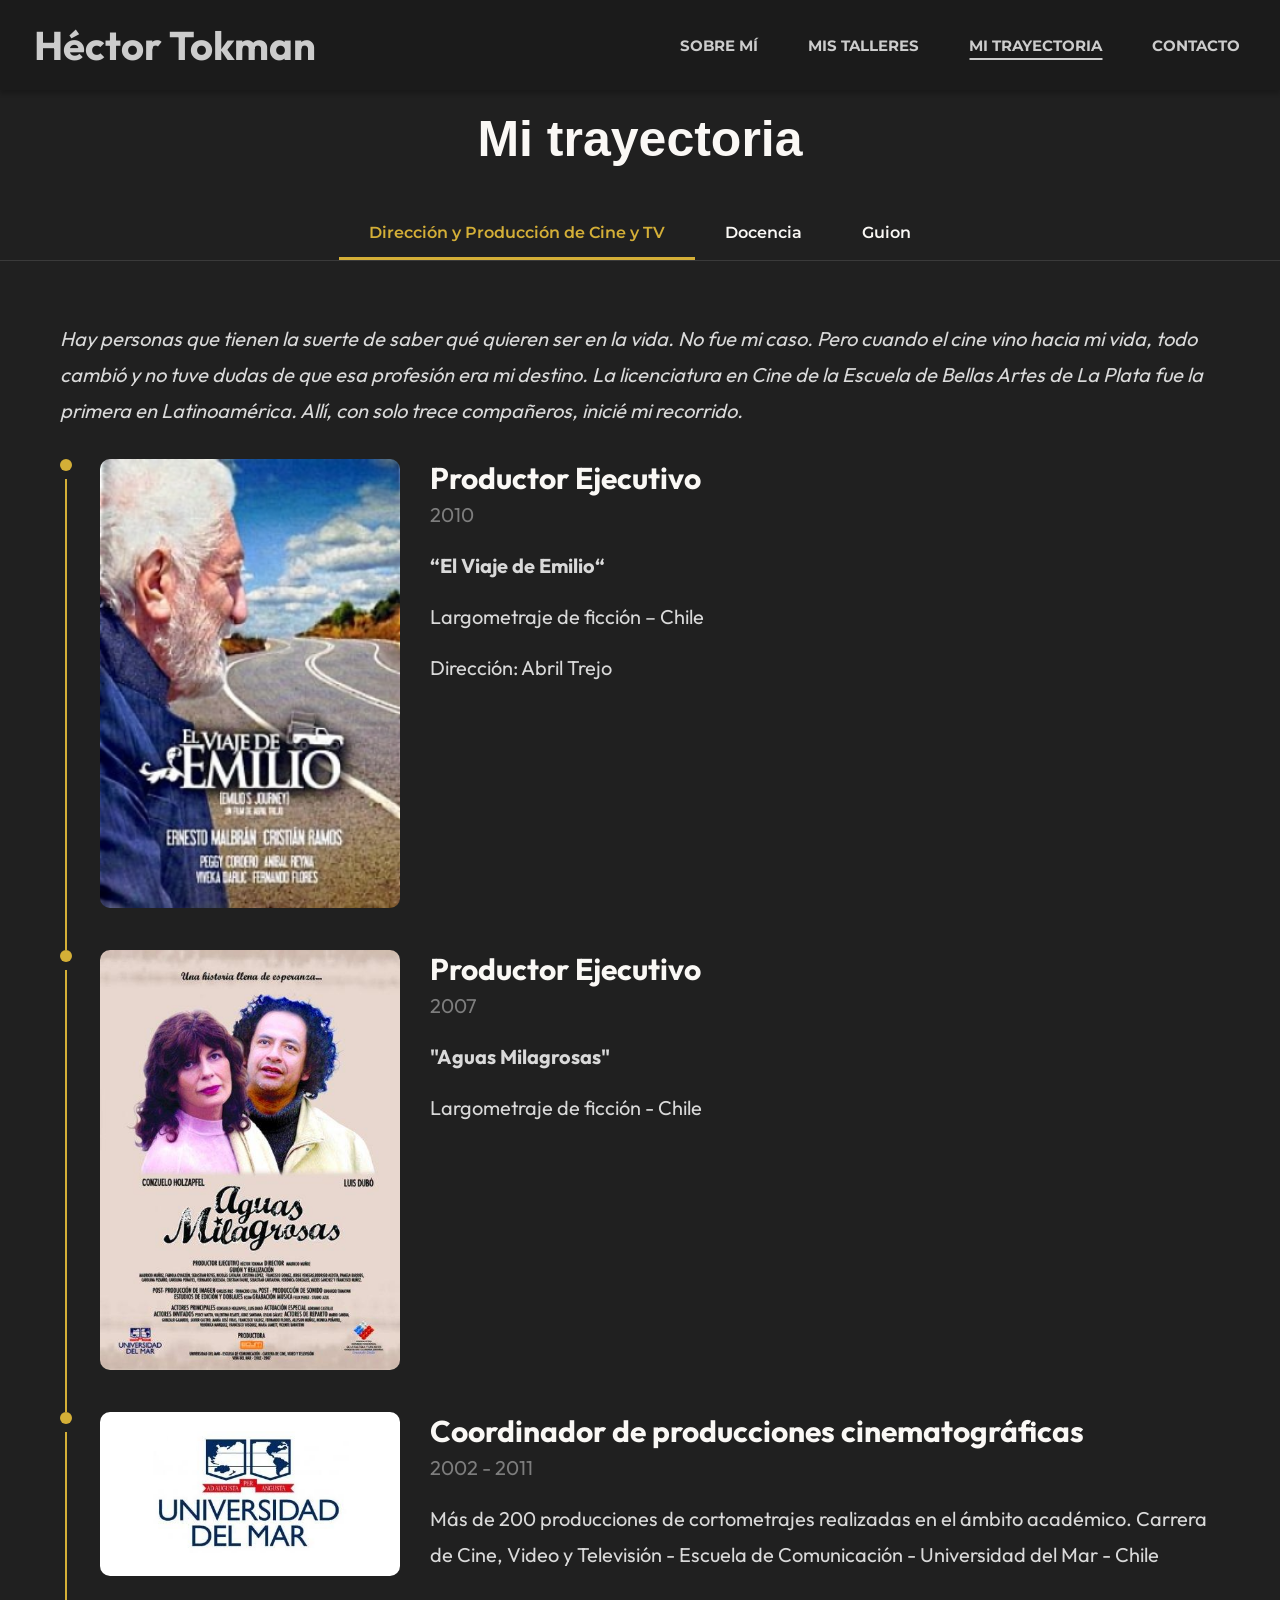
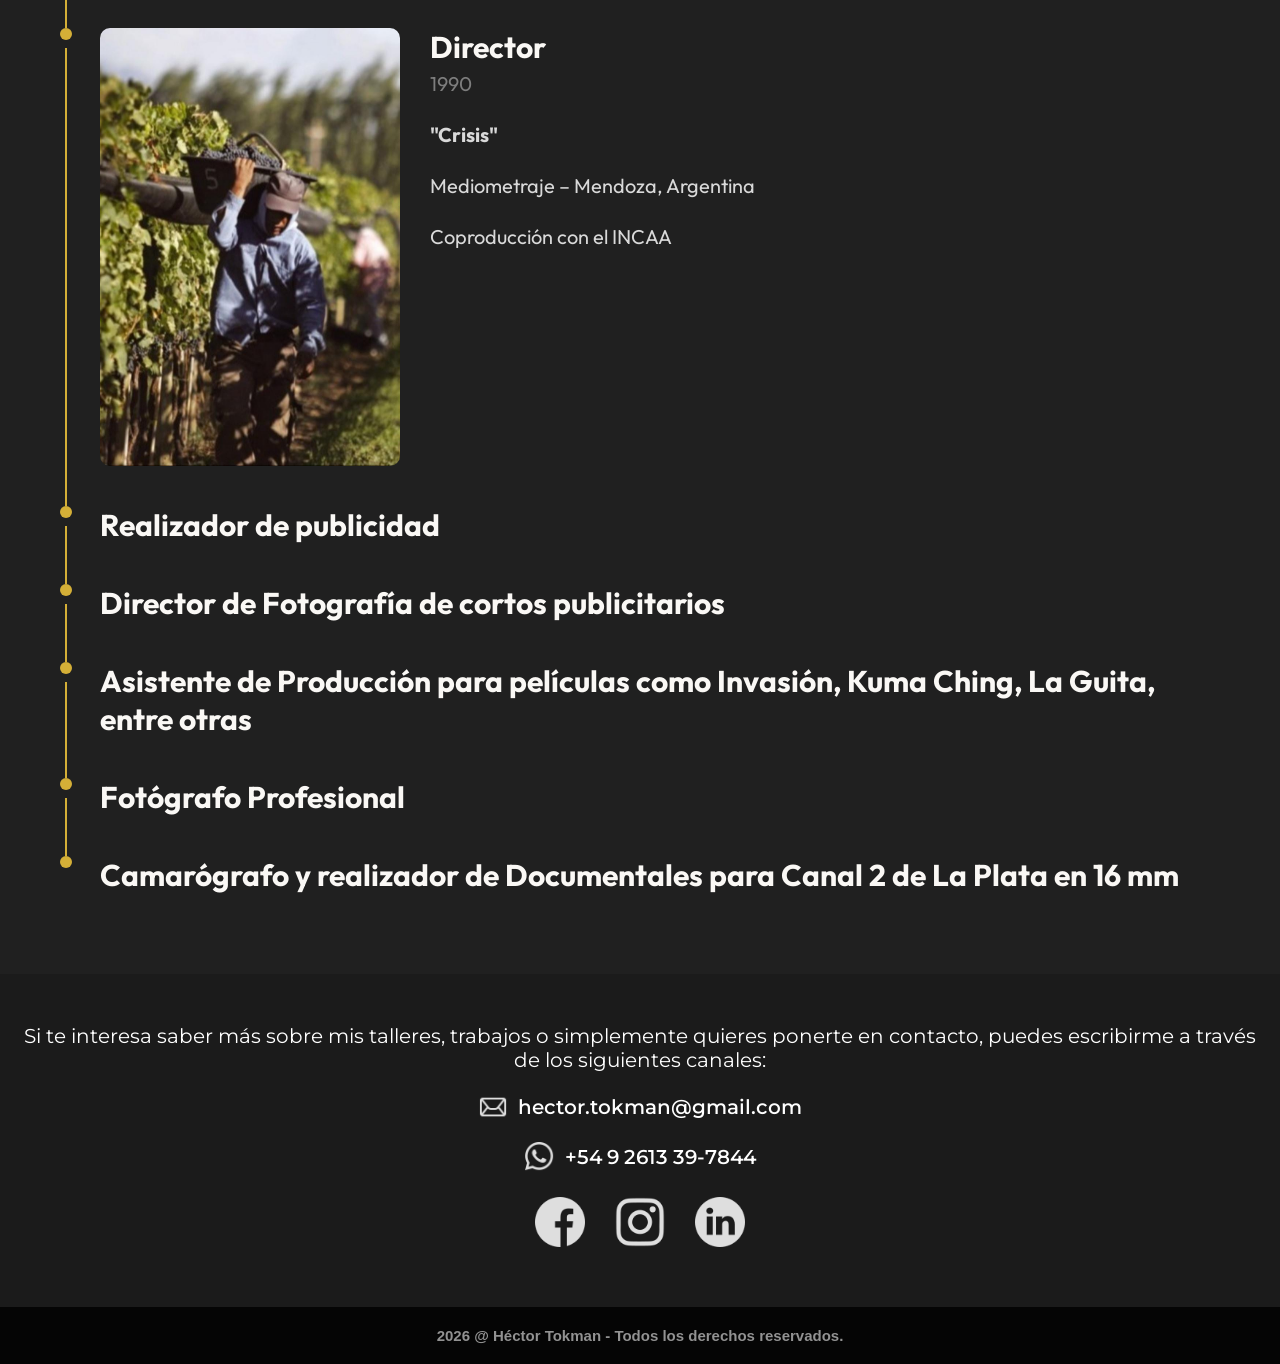
==== mistrabajos.html @ 01507559 "arreglo de ortografia" ====
<!DOCTYPE html>
<html lang="es">

<head>
    <meta charset="UTF-8">
    <meta name="viewport" content="width=device-width, initial-scale=1.0">
    <link rel="preconnect" href="https://fonts.googleapis.com">
    <link rel="preconnect" href="https://fonts.gstatic.com" crossorigin>
    <link
        href="https://fonts.googleapis.com/css2?family=Montserrat:ital,wght@0,100..900;1,100..900&family=Outfit:wght@100..900&family=Roboto+Condensed:ital,wght@0,100..900;1,100..900&display=swap"
        rel="stylesheet">
    <link rel="stylesheet" href="./styles/style.css">

    <!-- SEO -->
    <title>Trabajos de Héctor Tokman</title>
    <link rel="icon" type="image/png" href="./images/favicon.png?v=2">
</head>

<body class="paginaTrabajos">
    <header class="scrolled">
        <a href="./index.html">
            <h1>Héctor Tokman</h1>
        </a>
        <!-- Boton hamburguesa (solo se ve en celular), abre y cierra el menu con Bootstrap -->
        <button class="menuToggle collapsed" type="button" data-bs-toggle="collapse" data-bs-target="#menuPrincipal"
            aria-controls="menuPrincipal" aria-expanded="false" aria-label="Abrir menú">
            <span></span>
            <span></span>
            <span></span>
        </button>
        <nav id="menuPrincipal" class="collapse">
            <ul>
                <a href="./index.html#sobremi">
                    <li>SOBRE MÍ</li>
                </a>
                <a href="./index.html#mistalleres">
                    <li>MIS TALLERES</li>
                </a>
                <a href="./index.html#mistrabajos">
                    <li class="active">MI TRAYECTORIA</li>
                </a>
                <a href="./index.html#contacto">
                    <li>CONTACTO</li>
                </a>
            </ul>
        </nav>
    </header>

    <main>
        <section id="navTrabajos">
            <h2>Mi trayectoria</h2>
            <nav class="trabajosNav">
                <ul>
                    <li class="nav-item" data-section="cineTV">Dirección y Producción de Cine y TV</li>
                    <li class="nav-item" data-section="docencia">Docencia</li>
                    <li class="nav-item" data-section="guion">Guion</li>
                </ul>
            </nav>
        </section>

        <section id="cineTV" class="trabajo-seccion">
            <div class="introduccionWork">
                <p>Hay personas que tienen la suerte de saber qué quieren ser en la vida. No fue mi caso. Pero cuando el
                    cine vino hacia mi vida, todo cambió y no tuve dudas de que esa profesión era mi destino.
                    La licenciatura en Cine de la Escuela de Bellas Artes de La Plata fue la primera en Latinoamérica.
                    Allí, con solo trece compañeros, inicié mi recorrido.</p>
            </div>
            <div class="boxWork">
                <div>
                    <h3>Productor Ejecutivo</h3>
                    <p class="fecha">2010</p>
                    <p><b>“El Viaje de Emilio“</b></p>
                    <p>Largometraje de ficción – Chile</p>
                    <p>Dirección: Abril Trejo</p>
                </div>
                <a href="https://cinechile.cl/pelicula/el-viaje-de-emilio/" target="_blank"><img
                        src="./images/cine-elViajeDeEmilio.jpg" alt="Imagen del largometraje El Viaje de Emilio"></a>
            </div>

            <div class="boxWork">
                <div>
                    <h3>Productor Ejecutivo</h3>
                    <p class="fecha">2007</p>
                    <p><b>"Aguas Milagrosas"</b></p>
                    <p>Largometraje de ficción - Chile</p>
                </div>
                <a href="https://cinechile.cl/pelicula/aguas-milagrosas/" target="_blank"><img
                        src="./images/cine-aguasMilagrosas.jpg" alt="Imagen del largometraje Aguas Milagrosas"></a>
            </div>

            <div class="boxWork">
                <div>
                    <h3>Coordinador de producciones cinematográficas</h3>
                    <p class="fecha">2002 - 2011</p>
                    <p>Más de 200 producciones de cortometrajes realizadas en el ámbito académico.
                        Carrera de Cine, Video y Televisión - Escuela de Comunicación - Universidad del Mar - Chile</p>
                </div>
                <img src="./images/uni-UdelMar.jpg" alt="Imagen de la Universidad del Mar, Chile">
            </div>

            <div class="boxWork">
                <div>
                    <h3>Director</h3>
                    <p class="fecha">1990</p>
                    <p><b>"Crisis"</b></p>
                    <p>Mediometraje – Mendoza, Argentina</p>
                    <p>Coproducción con el INCAA </p>
                </div>
                <img src="./images/cine-crisis.jpeg" alt="Imagen del mediometraje Crisis"></a>
            </div>

            <div class="boxWork">
                <div>
                    <h3>Realizador de publicidad</h3>

                </div>
            </div>

            <div class="boxWork">
                <div>
                    <h3>Director de Fotografía de cortos publicitarios</h3>

                </div>
            </div>

            <div class="boxWork">
                <div>
                    <h3>Asistente de Producción para películas como Invasión, Kuma Ching, La Guita, entre otras</h3>

                </div>
            </div>

            <div class="boxWork">
                <div>
                    <h3>Fotógrafo Profesional</h3>

                </div>
            </div>

            <div class="boxWork">
                <div>
                    <h3>Camarógrafo y realizador de Documentales para Canal 2 de La Plata en 16 mm</h3>

                </div>
            </div>
        </section>

        <section id="docencia" class="trabajo-seccion">
            <div class="introduccionWork">
                <p>Siendo muy joven, cuando estudiaba Biología en Ciencias Exactas, me inscribí en una actividad que
                    hacía la Extensión Universitaria: talleres de alfabetización.
                    Esa experiencia despertó en mí la pasión por la docencia. Comprendí que se aprende mucho más de lo
                    que se enseña.
                    Desde entonces me convertí en el profe, el maestro, un catalizador de proyectos o, desde una visión
                    metafórica de lo que debe ser enseñar, en una enzima, alguien que produce cambios en los otros.</p>
            </div>
            <div class="boxWork">
                <div>
                    <h3>Docente de Talleres Internacionales</h3>
                    <p class="fecha">2013 - ACTUALIDAD</p>
                    <p><b>Escuela Internacional de Cine y Televisión (EICTV) ∙ San Antonio de los Baños, Cuba</b></p>
                    <p>Talleres dictados:</p>
                    <ul class="listaTalleres">
                        <li>Escritura de guion y diseño de producción (2024-2026)</li>
                        <li>Escritura y producción de cine de bajo presupuesto (2014-2025)</li>
                        <li>Escritura de guion: aprender haciendo (2020-2023)</li>
                        <li>Asistencia de dirección: aprender haciendo (2020)</li>
                        <li>Realización: aprender haciendo (2020)</li>
                    </ul>
                </div>
                <a href="https://www.eictv.org/" target="_blank"><img src="./images/uni-EICTV.png"
                        alt="Imagen de la Escuela Internacional de Cine y Televisión (EICTV)"></a>
            </div>

            <div class="boxWork">
                <div>
                    <h3>Docente de Talleres Internacionales – Programa UNESCO Transcultura</h3>
                    <p class="fecha">2023 - 2024</p>
                    <p><b>UNESCO · Escuela Internacional de Cine y Televisión (EICTV) · Modalidad online</b></p>
                    <p>Taller dictado:</p>
                    <ul class="listaTalleres">
                        <li>Escritura y producción de cine de bajo presupuesto. Aprender haciendo. (dos ediciones)</li>
                    </ul>
                </div>
                <a href="https://www.unesco.org/es" target="_blank"><img src="./images/Flag_of_UNESCO.png"
                        alt="Imagen de la UNESCO"></a>
            </div>

            <div class="boxWork">
                <div>
                    <h3>Docente de talleres de cine y guion</h3>
                    <p class="fecha">2014 - 2018</p>
                    <p><b>Escuela Regional Cuyo de Cine y Video ∙ Mendoza, Argentina</b></p>
                    <p>Talleres dictados:</p>
                    <ul class="listaTalleres">
                        <li>Escritura de guion</li>
                        <li>Cómo convertir una idea en un cortometraje</li>
                        <li>Escritura de guiones: de la idea al proyecto</li>
                    </ul>
                </div>
                <a href="https://escueladecinemza.com.ar/web/" target="_blank"><img src="./images/uni-ERCCV.jpg"
                        alt="Imagen de la Escuela Regional Cuyo de Cine y Video"></a>
            </div>

            <div class="boxWork">
                <div>
                    <h3>Docente de taller audiovisual</h3>
                    <p class="fecha">2013</p>
                    <p><b>Universidad del Tolima ∙ Ibagué, Colombia</b></p>
                    <p>Taller dictado:</p>
                    <ul class="listaTalleres">
                        <li>Herramienta de producción y lenguaje audiovisual</li>
                    </ul>
                </div>
                <a href="http://www.ut.edu.co/" target="_blank"><img src="./images/uni-UdeTolima.png"
                        alt="Imagen de la Universidad del Tolima"></a>
            </div>

            <div class="boxWork">
                <div>
                    <h3>Tutor de proyectos de series documentales</h3>
                    <p class="fecha">2012</p>
                    <p><b>Instituto Nacional de Cine y Artes Audiovisuales (INCAA) ∙ Argentina</b></p>
                </div>
                <a href="https://www.incaa.gob.ar/" target="_blank"><img src="./images/Incaa.jpg"
                        alt="Imagen del Instituto Nacional de Cine y Artes Audiovisuales"></a>
            </div>

            <div class="boxWork">
                <div>
                    <h3>Profesor de Semiótica, Cine y Televisión</h3>
                    <p class="fecha">2012</p>
                    <p><b>Escuela Regional Cuyo de Cine y Video ∙ Mendoza, Argentina</b></p>
                </div>
                <a href="https://escueladecinemza.com.ar/web/" target="_blank"><img src="./images/uni-ERCCV.jpg"
                        alt="Imagen de la Escuela Regional Cuyo de Cine y Video"></a>
            </div>

            <div class="boxWork">
                <div>
                    <h3>Cofundador, docente y coordinador académico</h3>
                    <p class="fecha">1990 - 1992</p>
                    <p><b>Escuela Regional Cuyo de Cine y Video ∙ Mendoza, Argentina</b></p>
                    <ul class="listaTalleres">
                        <li>Cofundador de la institución (1990)</li>
                        <li>Docente y coordinador de proyectos académicos (1990 - 1992)</li>
                </div>
                <a href="https://escueladecinemza.com.ar/web/" target="_blank"><img src="./images/uni-ERCCV.jpg"
                        alt="Imagen de la Escuela Regional Cuyo de Cine y Video"></a>
            </div>
        </section>

        <section id="guion" class="trabajo-seccion">
            <div class="introduccionWork">
                <p>Un guionista es un cineasta que escribe.
                    En ese sentido, mientras trabajaba en cine, me di cuenta del valor que tenía imaginar y escribir mis
                    propias historias. Así fue como descubrí el sentido de las ideas, su tratamiento en el marco de los
                    personajes con sus conflictos, las estructuras y esos finales que brotan de uno mismo.</p>
            </div>
            <div class="boxWork">
                <div>
                    <h3>Guiones por encargo</h3>
                    <ul class="listaTalleres">
                        <li>“The Border Baby” - Serie de 2 temporadas de 10 capítulos c/u (2026)</li>
                        <li>“El Chulabita somnoliento” - largometraje</li>
                        <li>“El Hipopotamo de Guayas“ - largometraje </li>
                        <li>“Habemus Papa“ - largometraje</li>
                    </ul>
                </div>
                <a href="https://www.youtube.com/watch?v=tbBUboH0p3g" target="_blank"><img
                        src="./images/cine-theBorderBaby.jpg" alt="Imagen de la serie The Border Baby"></a>
            </div>

            <div class="boxWork">
                <div>
                    <h3>Guiones propios</h3>
                    <ul class="listaTalleres">
                        <li>“El equilibrista“ (largometraje)</li>
                        <li>“El Ciclista“ (serie de 8 capítulos)</li>
                        <li>“Juan Cruz“ (largometraje)</li>
                        <li>“La noche del Lobo“ (largometraje)</li>
                    </ul>
                </div>
            </div>

            <div class="boxWork">
                <div>
                    <h3>Script Doctor</h3>
                    <ul class="listaTalleres">
                        <li>“El Pacto“ - cortometraje</li>
                        <li>“La Ruta de la Fortuna“ - cortometraje</li>
                        <li>“Garabato“ - cortometraje</li>
                        <li>“Pase lo que pase“ - largometraje</li>
                        <li>“Ida y Vuelta“ - largometraje</li>
                        <li>“El dia de la virgen“ - largometraje</li>
                        <li>“El Muro“ - largometraje </li>
                        <li>“Sun Sone“ - largometraje </li>
                        <li>“First Generation“ - largometraje</li>
                    </ul>
                </div>
            </div>
        </section>

        <section id="contacto">
            <p>Si te interesa saber más sobre mis talleres, trabajos o simplemente quieres ponerte en contacto, puedes
                escribirme a través de los siguientes canales:</p>
            <div class="contactoBox">
                <a href="https://mail.google.com/mail/u/0/#search/hector.tokman%40gmail.com?compose=new"
                    target="_blank">
                    <img src="./images/emailblanco.png" alt="Icono de correo electrónico">
                    <p>hector.tokman@gmail.com</p>
                </a>
            </div>
            <div class="contactoBox">
                <a href="https://wa.me/5492613397844" target="_blank">
                    <img src="./images/whatsappblanco.png" alt="Icono de WhatsApp">
                    <p> +54 9 2613 39-7844</p>
                </a>
            </div>

            <nav class="redes">
                <a href="https://www.facebook.com/hector.tokman" target="_blank">
                    <img src="./images/facebookblanco.png" alt="Icono de Facebook">
                </a>
                <a href="https://www.instagram.com/talleresdecine.ht/" target="_blank">
                    <img src="./images/instagramblanco.png" alt="Icono de Instagram">
                </a>
                <a href="https://www.linkedin.com/in/hector-tokman-977b5336/" target="_blank">
                    <img src="./images/linkedinblanco.png" alt="Icono de LinkedIn">
                </a>
            </nav>
        </section>
    </main>

    <footer>
        <h2><span id="year"></span> @ Héctor Tokman - Todos los derechos reservados.</h2>
    </footer>
    <script src="https://cdn.jsdelivr.net/npm/bootstrap@5.3.3/dist/js/bootstrap.bundle.min.js"
        integrity="sha384-YvpcrYf0tY3lHB60NNkmXc5s9fDVZLESaAA55NDzOxhy9GkcIdslK1eN7N6jIeHz"
        crossorigin="anonymous"></script>
    <script>
        document.getElementById("year").innerHTML = new Date().getFullYear();

        // Cerrar el menu hamburguesa al elegir una opcion
        const menu = document.getElementById('menuPrincipal');
        menu.querySelectorAll('a').forEach(a => a.addEventListener('click', () => {
            if (menu.classList.contains('show')) bootstrap.Collapse.getOrCreateInstance(menu).hide();
        }));

        // Menú de navegación de secciones
        const navItems = document.querySelectorAll('.nav-item');
        const sections = document.querySelectorAll('.trabajo-seccion');

        function mostrarSeccion(sectionId) {
            // Marcar como activa solo la pestaña de esa sección
            navItems.forEach(nav => nav.classList.toggle('active', nav.dataset.section === sectionId));
            // Mostrar solo la sección seleccionada
            sections.forEach(section => section.classList.toggle('active', section.id === sectionId));
        }

        navItems.forEach(item => {
            item.addEventListener('click', () => mostrarSeccion(item.dataset.section));
        });

        // Abrir directamente una pestaña desde un link (ej: mistrabajos.html#docencia)
        // Sin # en el link se abre la primera pestaña
        const pestaña = location.hash.slice(1);
        if (![...navItems].some(nav => nav.dataset.section === pestaña)) {
            mostrarSeccion(navItems[0].dataset.section);
        } else {
            mostrarSeccion(pestaña);

            // El navegador baja solo hasta la seccion del #; volvemos arriba para que se vean el titulo y las pestañas
            if ('scrollRestoration' in history) history.scrollRestoration = 'manual';
            window.addEventListener('load', () => setTimeout(() => window.scrollTo(0, 0), 0));
        }
    </script>
</body>

</html>
---- styles/style.css ----
/* BASE */
html{
    font-size: 62.5%; /*1 rem = 10 px TIPOGRAFIA*/
    scroll-behavior: smooth;
}

*{
    margin: 0;
    padding: 0;
    box-sizing: border-box;
}

ul{
    list-style: none;
}

a{
    text-decoration: none;
    color: #2A211D;
}

/* HEADER */
header{
    background-color: transparent;
    display: grid;
    grid-template-columns: repeat(4, 1fr);
    color: #FAF8F5;
    align-items: center;
    justify-items: center;
    position: sticky;
    top: 0;
    height: 10vh;
    transition: background-color 0.3s ease, box-shadow 0.3s ease;
    box-shadow: 0 4px 4px rgba(0, 0, 0, 0);
    z-index: 1000;
}

header.scrolled{
    background-color: #1a1a1a;
    box-shadow: 0 4px 4px rgba(0, 0, 0, 0.2);
}

h1{
    font-family: "Outfit", sans-serif;
    font-size: 4rem;
    padding-left: 30px;
    grid-column: 1/2;
    color: #FAF8F5;
    transition: color 0.3s ease;
    cursor: pointer;
}

header h1:hover{
    color: #D4AF37;
}

header.scrolled h1{
    color: #cccccc;
}

header.scrolled h1:hover{
    color: #D4AF37;
}

header a{
    color: #FAF8F5;
    transition: color 0.3s ease;
    font-family: "Montserrat", sans-serif;
}

header.scrolled a{
    color: #cccccc;
}

header ul{
    display: flex;
    gap: 50px;
    font-size: 1.5rem;
    font-weight: bold;
}

header ul li{
    position: relative;
    cursor: pointer;
}

header ul li::after{
    content: '';
    position: absolute;
    bottom: -5px;
    left: 50%;
    width: 0;
    height: 2px;
    background-color: #FAF8F5;
    transition: width 0.3s ease, left 0.3s ease;
    transform: translateX(-50%);
}

header ul li:hover::after{
    width: 100%;
    left: 50%;
}

header ul li.active::after{
    width: 100%;
    left: 50%;
}

header.scrolled ul li::after{
    background-color: #cccccc;
}


header nav{
    grid-column: 3/5;
}

/* Boton hamburguesa: oculto en pantallas grandes */
.menuToggle{
    display: none;
}

/* SOBRE MÍ */
/* Las pantallas quedan fijas (sticky) y el texto sube con el scroll natural de la pagina:
   entra por abajo, pasa por el centro y sale por arriba hacia la siguiente seccion */
#sobremi{
    position: relative;
    background-color: #1b1b1b;
    color: #d9d9d9;
    font-family: "Montserrat", sans-serif;
}

.screens{
    position: sticky;
    top: 0;
    height: 100vh;
    overflow: hidden;
    display: flex;
    align-items: center;
}

/* Elipses del color del fondo que curvan el borde superior e inferior de las pantallas */
.screens::before,
.screens::after{
    content: "";
    position: absolute;
    left: -30vw;
    width: 160vw;
    height: 82vh;
    border-radius: 50%;
    background-color: #1b1b1b;
    z-index: 2;
}

.screens::before{
    top: -55vh;
    box-shadow: 0 10px 30px rgba(0, 0, 0, 0.5);
}

.screens::after{
    top: 73vh;
    box-shadow: 0 -10px 30px rgba(0, 0, 0, 0.5);
}

.screens-band{
    position: relative;
    z-index: 1;
    display: flex;
    gap: 0.5vw;
    width: 100%;
    height: 70vh;
    /* sin preserve-3d: Safari en iPhone ocultaba la pantalla del medio */
}

.screen{
    flex: 1;
    overflow: hidden;
    background-color: #000;
}

.screen.center{
    flex: 1.2;
}

/* Las pantallas laterales giran hacia el espectador, como una sala de proyeccion curva */
.screen.left{
    transform-origin: right center;
    transform: perspective(100vw) rotateY(25deg);
}

.screen.right{
    transform-origin: left center;
    transform: perspective(100vw) rotateY(-25deg);
}

.screen img{
    width: 100%;
    height: 100%;
    object-fit: cover;
    filter: grayscale(1) contrast(1.15) brightness(0.45);
}

.screen.center img{
    /* baja la foto para que su borde de arriba quede justo debajo de la curva superior */
    object-position: center 5.5vh;
    filter: grayscale(1) contrast(1.1) brightness(0.32) blur(1px);
}

.aboutText{
    position: relative;
    z-index: 3;
    max-width: 700px;
    margin: -100vh auto 0;
    padding: 100vh 20px;
    text-align: center;
    font-size: 1.6rem;
    line-height: 1.55;
    text-shadow: 0 1px 6px rgba(0, 0, 0, 0.8);
}

/* Caja negra semitransparente detras del texto */
.aboutCard{
    background-color: rgba(0, 0, 0, 0.1);
    padding: 40px 45px 20px;
    border-radius: 14px;
}

.aboutText h2{
    font-family: "Outfit", sans-serif;
    font-size: 4rem;
    color: #FAF8F5;
    margin-bottom: 30px;
}

.aboutText p{
    margin-bottom: 2.4rem;
}

/* MIS TRABAJOS */
#mistrabajos{
    background-color: #202020;
    color: #ffffff;
    display: flex;
    flex-direction: column;
    align-items: center;
    padding: 50px 20px;
    font-family: "Montserrat", sans-serif;
    background-image: linear-gradient(to right, #202020 0%, #202020 calc(50% - 150px), #949494 calc(50% - 150px), #949494 calc(50% + 150px), #202020 calc(50% + 150px), #202020 100%);
    background-size: 100% 1px;
    background-position: top;
    background-repeat: no-repeat;
}

#mistrabajos h2{
    font-size: 4rem;
    margin-bottom: 40px;
    font-family: "Outfit", sans-serif;
}

.contenedor{
    display: grid;
    grid-template-columns: repeat(3, 1fr);
    gap: 30px;
    max-width: 1200px;
    width: 100%;
}

.caja{
    display: flex;
    flex-direction: column;
    border-radius: 15px;
    overflow: hidden;
    cursor: pointer;
    transition: transform 0.3s ease;
    box-shadow: 0 4px 8px rgba(0, 0, 0, 0.1);
}

.caja:hover{
    transform: translateY(-15px);
}

.caja:hover .cajaTexto{
    background-color: #E8E1D8;
}

.caja:hover .cajaTexto h3{
    color: #D4AF37;
}

.caja img{
    width: 100%;
    height: 250px;
    object-fit: cover;
} 

.cajaTexto{
    background-color: #131313;
    padding: 20px;
    text-align: center;
    flex-grow: 1;
    display: flex;
    align-items: center;
    justify-content: center;
    transition: background-color 0.3s ease;
}

.cajaTexto h3{
    font-size: 1.8rem;
    color: #FAF8F5;
    font-weight: 600;
    transition: color 0.3s ease;
}

/* MIS TALLERES */
#mistalleres{
    background-color: #202020;
    color: #FAF8F5;
    display: flex;
    flex-direction: column;
    align-items: center;
    padding: 50px 20px;
    font-family: "Montserrat", sans-serif;
    padding-top: 20px;
}

#mistalleres h2{
    color: #FAF8F5;
    font-size: 4rem;
    margin-bottom: 40px;
    font-family: "Outfit", sans-serif;
}

#mistalleres .contenedor{
    display: grid;
    grid-template-columns: repeat(4, 1fr);
    gap: 25px;
    max-width: 1300px;
    width: 100%;
}

/* Todas las imagenes de las cards con la misma proporcion que los afiches (4:5) */
.cajaTaller > img{
    aspect-ratio: 4 / 5;
}

.cajaTaller{
    background-color: #131313;
    border-radius: 15px;
    overflow: hidden;
    cursor: default;
    transition: transform 0.3s ease, box-shadow 0.3s ease;
    box-shadow: 0 4px 8px rgba(0, 0, 0, 0.1);
    display: flex;
    flex-direction: column;
}

.cajaTaller:hover{
    transform: translateY(-15px);
}

.cajaTaller:hover h3{
    color: #D4AF37;
}

.cajaTaller img{
    width: 100%;
    object-fit: cover;
}

.cajaTaller h3{
    font-size: 1.8rem;
    padding: 15px 20px 10px;
    transition: color 0.3s ease;
}

.cajaTaller p{
    padding: 0 20px 10px;
    font-size: 1.4rem;
    transition: color 0.3s ease;
    display: flex;
    align-items: center;
}

.cajaTaller p img{
    height: 16px;
    width: 16px;
    margin-right: 8px;
    flex-shrink: 0;
}

.fecha{
    color: #7D7D7D !important;
    font-family: "News Cycle", sans-serif;
}

/* Footer de la card: queda siempre abajo de todo */
.tallerFooter{
    margin-top: auto;
    padding: 15px 20px 20px;
    border-top: 1px solid #2a2a2a;
    display: flex;
    flex-direction: column;
    gap: 10px;
}

.tallerFooter .estado,
.tallerFooter .boton{
    display: block;
    padding: 10px 20px;
    text-align: center;
    font-size: 1.6rem;
    font-weight: 600;
}

.estado{
    cursor: default;
}

.estado.finalizado{
    background-color: #D4AF37;
    color: #1C1714;
}

.estado.enProgreso{
    background-color: #4CAF50;
    color: #0F1F10;
}

/* Solo para talleres que todavia no empezaron */
.tallerFooter .boton{
    width: 100%;
    border: none;
    box-shadow: inset 0 -3px 0 rgba(0, 0, 0, 0.2);
    border-radius: 8px;
    font-family: inherit;
    cursor: pointer;
    background-color: #1b50b3;
    color: #ffffff;
    transition: background-color 0.3s ease;
}

.tallerFooter .boton:hover{
    background-color: #3c6cc4;
}

/* VENTANA MODAL (inscripcion) */
dialog.modal{
    margin: auto;
    width: min(420px, calc(100vw - 32px));
    padding: 0;
    border: none;
    border-radius: 15px;
    background-color: #131313;
    color: #FAF8F5;
    font-family: "Montserrat", sans-serif;
    box-shadow: 0 10px 40px rgba(0, 0, 0, 0.6);
}

dialog.modal::backdrop{
    background-color: rgba(0, 0, 0, 0.75);
}

.modalContenido{
    position: relative;
    padding: 40px 30px 35px;
    text-align: center;
}

.modalContenido h3{
    font-family: "Outfit", sans-serif;
    font-size: 2.8rem;
    margin-bottom: 12px;
}

.modalContenido p{
    font-size: 1.6rem;
    color: #CFC6BB;
    margin-bottom: 10px;
}

.modalContenido .contactoBox a{
    font-size: 1.6rem;
}

.modalCerrar{
    position: absolute;
    top: 8px;
    right: 14px;
    background: none;
    border: none;
    color: #FAF8F5;
    font-size: 3rem;
    line-height: 1;
    cursor: pointer;
    transition: color 0.3s ease;
}

.modalCerrar:hover{
    color: #D4AF37;
}

/* Link debajo de las cards */
.verTodos{
    margin-top: 40px;
    font-size: 2rem;
    font-weight: 600;
    color: #FAF8F5;
    border-bottom: 2px solid #D4AF37;
    padding-bottom: 4px;
    transition: color 0.3s ease;
}

.verTodos:hover{
    color: #D4AF37;
}

/* CONTACTO */

#contacto{
    background-color: #1b1b1b;
    color: #ffffff;
    display: flex;
    flex-direction: column;
    align-items: center;
    padding: 50px 20px;
    font-family: "Montserrat", sans-serif;
    font-size: 2rem;
}

#contacto p{
    text-align: center;
}

.contactoBox a{
    display: flex;
    gap: 10px;
    margin-top: 20px;
    justify-content: center;
    align-items: center;
    font-weight: 550;
    color: #ffffff;
    transition: color 0.3s ease;
}

.contactoBox a:hover{
    color: #D4AF37;
}

.contactoBox img{
    height: 30px;
}

/* REDES */
.redes{
    display: flex;
    gap: 20px;
    margin-top: 20px;
}

.redes img{
    height: 60px;
    padding: 5px;
    border-radius: 25%;
    background-color: transparent;
    transition: background-color 0.3s ease, transform 0.3s ease;
    cursor: pointer;
}

.redes img:hover{
    background-color: #525252;
    transform: translateY(-10px);
}
/* FOOTER */
footer{
    background-color: #050505;
    color: #929292;
    text-align: center;
    padding: 20px;
    font-family: "Roboto", sans-serif;
}

/* HTML MIS TRABAJOS */
/* Mismo fondo negro y efecto de pelicula antigua que el index */
body.paginaTrabajos{
    background-color: #202020;
    color: #d9d9d9;
}

body.paginaTrabajos::after{
    content: "";
    position: fixed;
    inset: 0;
    background-image: url("../images/peliculaantigua.gif");
    opacity: 20%;
    background-size: cover;
    background-position: center;
    pointer-events: none;
    z-index: 9999;
}

body.paginaTrabajos header{
    background-color: #1b1b1b;
}

.boxWork h3{
    color: #FAF8F5;
}

/* Menú de navegación de trabajos */
.trabajosNav{
    background-color: transparent;
    padding: 0;
    margin: 20px 0;
    border-bottom: 1px solid #3a3a3a;
}

.trabajosNav ul{
    display: flex;
    list-style: none;
    margin: 0;
    padding: 0;
    max-width: 90%;
    margin: 0 auto;
    justify-content: center;
    gap: 0;
}

.nav-item{
    padding: 15px 30px;
    text-align: center;
    cursor: pointer;
    color: #FAF8F5;
    font-family: "Montserrat", sans-serif;
    font-size: 1.6rem;
    font-weight: 600;
    border-bottom: 3px solid transparent;
    transition: all 0.3s ease;
}

.nav-item:hover{
    background-color: #2a2a2a;
    color: #D4AF37;
}

.nav-item.active{
    border-bottom-color: #D4AF37;
    color: #D4AF37;
}

/* Secciones de trabajo */
.trabajo-seccion{
    display: none;
    max-width: 1200px;
    margin: 0 auto;
    padding: 40px 20px;
}

.trabajo-seccion.active{
    display: block;
    animation: fadeIn 0.3s ease-in;
}

.introduccionWork{
    font-style: italic;
    margin-bottom: 30px;
}


.boxWork{
    position: relative;
    padding-left: 40px;
    margin-bottom: 40px;
    display: flex;
    flex-direction: row-reverse;
    gap: 30px;
    align-items: flex-start;
}

.listaTalleres{
    list-style: disc;
    padding-left: 1.8rem;
}

.boxWork li{
    font-size: 1.6rem;
    font-family: "Montserrat", sans-serif;
}

.boxWork::before{
    content: '';
    position: absolute;
    left: 0;
    top: 0;
    width: 12px;
    height: 12px;
    background-color: #D4AF37;
    border-radius: 50%;
}

.boxWork:not(:last-child)::after{
    content: '';
    position: absolute;
    left: 5px;
    top: 20px;
    width: 2px;
    height: calc(100% + 20px);
    background-color: #D4AF37;
}

.boxWork > div:first-child{
    flex: 1;
}

.boxWork img{
    max-width: 300px;
    height: auto;
    border-radius: 10px;
    flex-shrink: 0;
}

.trabajo-seccion:not(#docencia) .boxWork img{
    width: 300px;
}

.trabajo-seccion p{
    font-size: 2rem;
    line-height: 1.8;
    margin-bottom: 15px;
    color: #d9d9d9;
    font-family: "Outfit", sans-serif;
}

#navTrabajos h2{
    display: flex;
    align-items: center;
    justify-content: center;
    font-family: "Roboto", sans-serif;
    font-size: 5rem;
    padding: 20px;
    color: #FAF8F5;
}

#introduccionTrabajos{
    align-items: center;
    justify-content: center;
    font-family: "Montserrat", sans-serif;
    margin: 0 auto 40px;
    color: #d9d9d9;
}

#introduccionTrabajos p{
    font-size: 2rem;
    line-height: 1.8;
}

.boxWork h3{
    font-size: 3rem;
    font-family: "Outfit", sans-serif;
}

@keyframes fadeIn{
    from{
        opacity: 0;
        transform: translateY(10px);
    }
    to{
        opacity: 1;
        transform: translateY(0);
    }
}

/* RESPONSIVE */

/* HEADER CON MENU HAMBURGUESA (celular y tablet) */
@media (max-width: 1023px) and (min-width: 300px){
    header{
        grid-template-columns: 1fr auto;
        justify-items: stretch;
    }

    h1{
        font-size: 2.4rem;
        padding-left: 20px;
    }

    .menuToggle{
        display: flex;
        flex-direction: column;
        justify-content: center;
        gap: 5px;
        width: 44px;
        height: 44px;
        margin-right: 8px;
        padding: 10px;
        background: none;
        border: none;
        cursor: pointer;
    }

    .menuToggle span{
        display: block;
        height: 2px;
        background-color: #FAF8F5;
        border-radius: 2px;
        transition: transform 0.3s ease, opacity 0.3s ease;
    }

    header.scrolled .menuToggle span{
        background-color: #cccccc;
    }

    /* Las tres lineas se convierten en una X cuando el menu esta abierto */
    .menuToggle:not(.collapsed) span:nth-child(1){
        transform: translateY(7px) rotate(45deg);
    }

    .menuToggle:not(.collapsed) span:nth-child(2){
        opacity: 0;
    }

    .menuToggle:not(.collapsed) span:nth-child(3){
        transform: translateY(-7px) rotate(-45deg);
    }

    /* Menu desplegable debajo del header (Bootstrap agrega .show y .collapsing) */
    header nav{
        grid-column: 1 / -1;
        grid-row: 1;
        position: absolute;
        top: 100%;
        left: 0;
        right: 0;
        background-color: #1a1a1a;
        box-shadow: 0 6px 10px rgba(0, 0, 0, 0.4);
    }

    header nav.collapse:not(.show){
        display: none;
    }

    header nav.collapsing{
        height: 0;
        overflow: hidden;
        transition: height 0.35s ease;
    }

    header ul{
        flex-direction: column;
        gap: 0;
        padding: 6px 0 12px;
    }

    header ul li{
        width: fit-content;
        margin: 14px auto;
    }
}

/* TABLET */
@media (max-width: 1023px) and (min-width: 569px){
    /* Talleres y trabajos: una caja debajo de la otra */
    .contenedor,
    #mistalleres .contenedor{
        grid-template-columns: 1fr;
        max-width: 560px;
    }

    .caja img{
        height: 280px;
    }

    .boxWork img{
        max-width: 220px;
    }
}

@media (max-width: 1043px) and (min-width: 1024px){
    header h1{
        font-size: 3rem;
    }

    header a{
        font-size: 1.3rem;
    }
}

/* CELULAR */
@media (max-width: 568px) and (min-width: 300px){
    h1{
        font-size: 2rem;
        padding-left: 16px;
    }

    .contenedor,
    #mistalleres .contenedor{
        grid-template-columns: 1fr;
        gap: 25px;
    }

    #mistalleres h2,
    #mistrabajos h2{
        font-size: 3.2rem;
        margin-bottom: 25px;
    }

    .caja img{
        height: 200px;
    }

    .aboutText{
        font-size: 1.5rem;
    }

    .aboutCard{
        padding: 30px 18px 10px;
    }

    .aboutText h2{
        font-size: 3.2rem;
    }

    #contacto{
        font-size: 1.6rem;
    }

    .contactoBox img{
        height: 24px;
    }

    .redes img{
        height: 48px;
    }

    footer h2{
        font-size: 1.3rem;
    }

    /* Pagina mis trabajos */
    .trabajosNav ul{
        flex-wrap: wrap;
        max-width: 100%;
    }

    .nav-item{
        padding: 12px 14px;
        font-size: 1.6rem;
    }

    #navTrabajos h2{
        font-size: 3.4rem;
        text-align: center;
    }

    .boxWork{
        flex-direction: column-reverse;
        padding-left: 25px;
        gap: 15px;
    }

    .boxWork > a,
    .boxWork > img{
        width: 100%;
        max-width: none;
    }

    .boxWork img{
        display: block;
        width: 100%;
        max-width: none;
        height: auto;
    }

    .boxWork h3{
        font-size: 2.2rem;
    }

    .trabajo-seccion p,
    #introduccionTrabajos p{
        font-size: 1.6rem;
    }
}
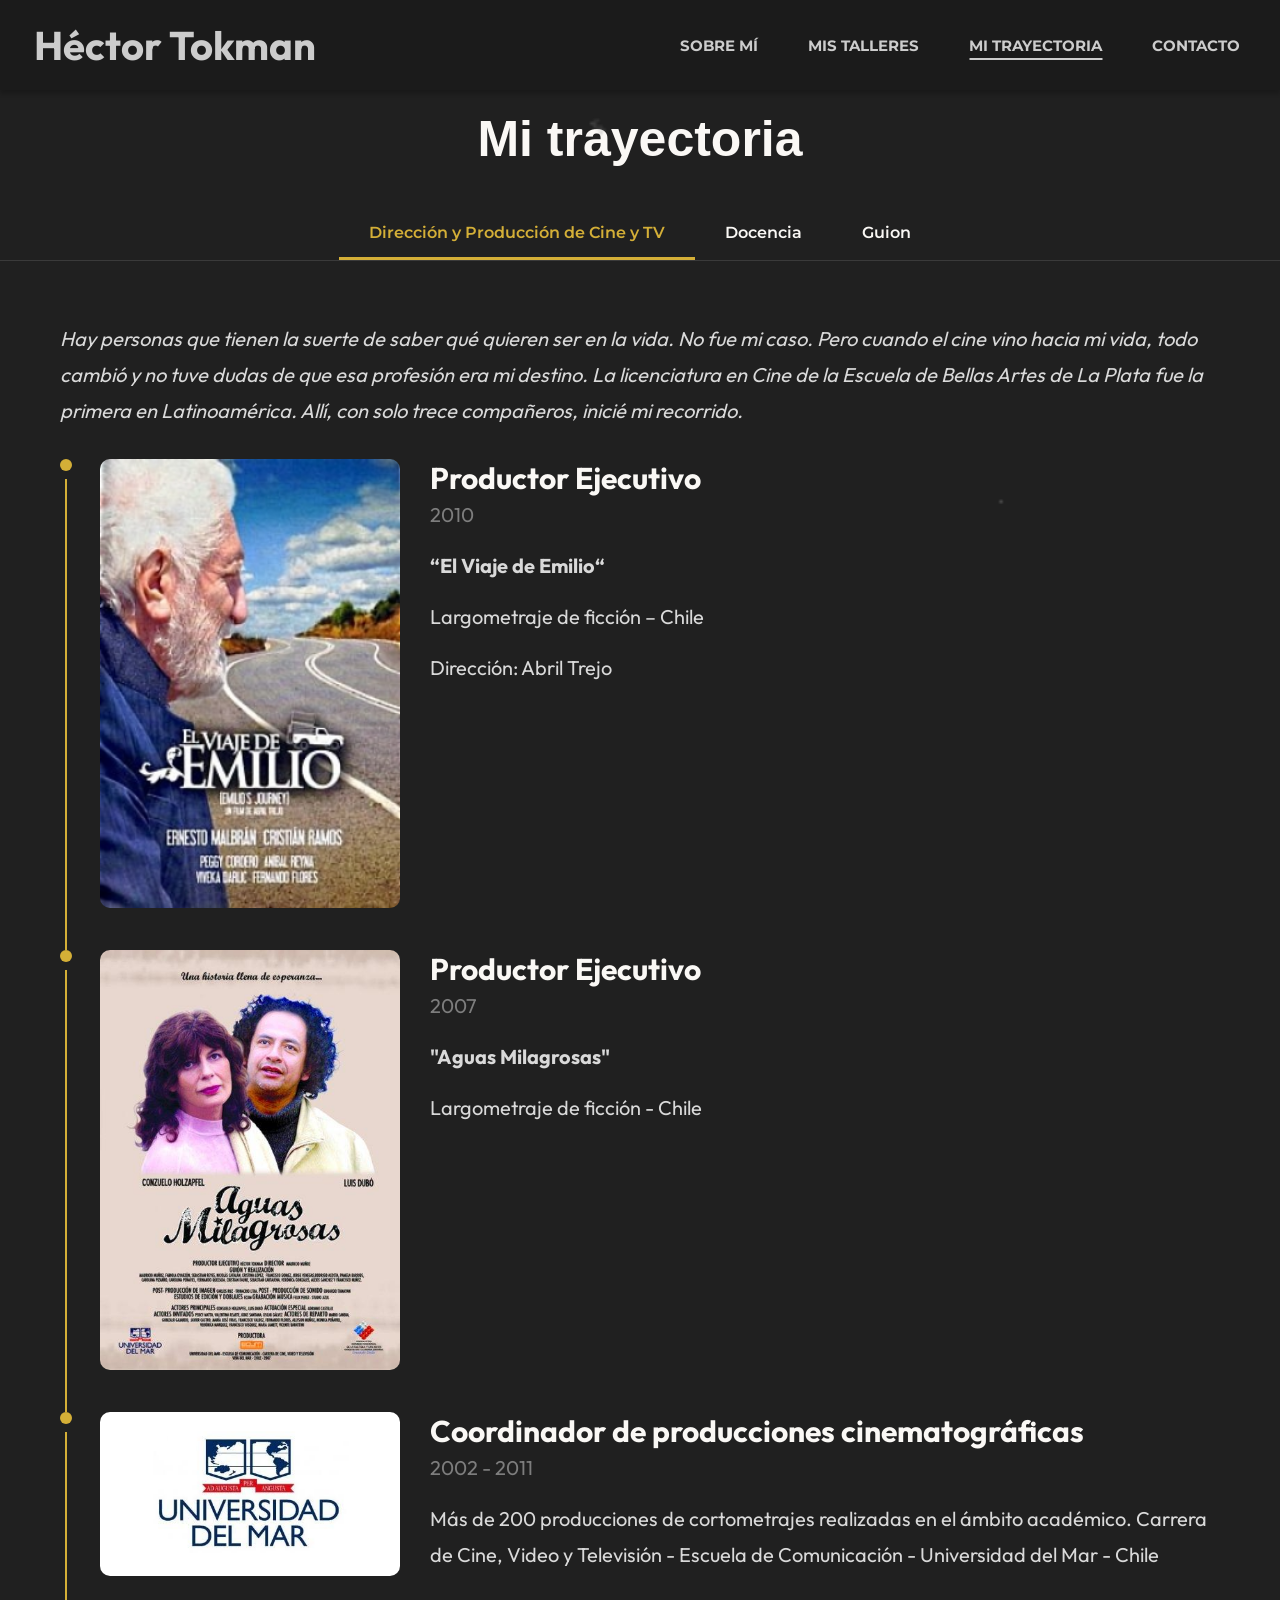
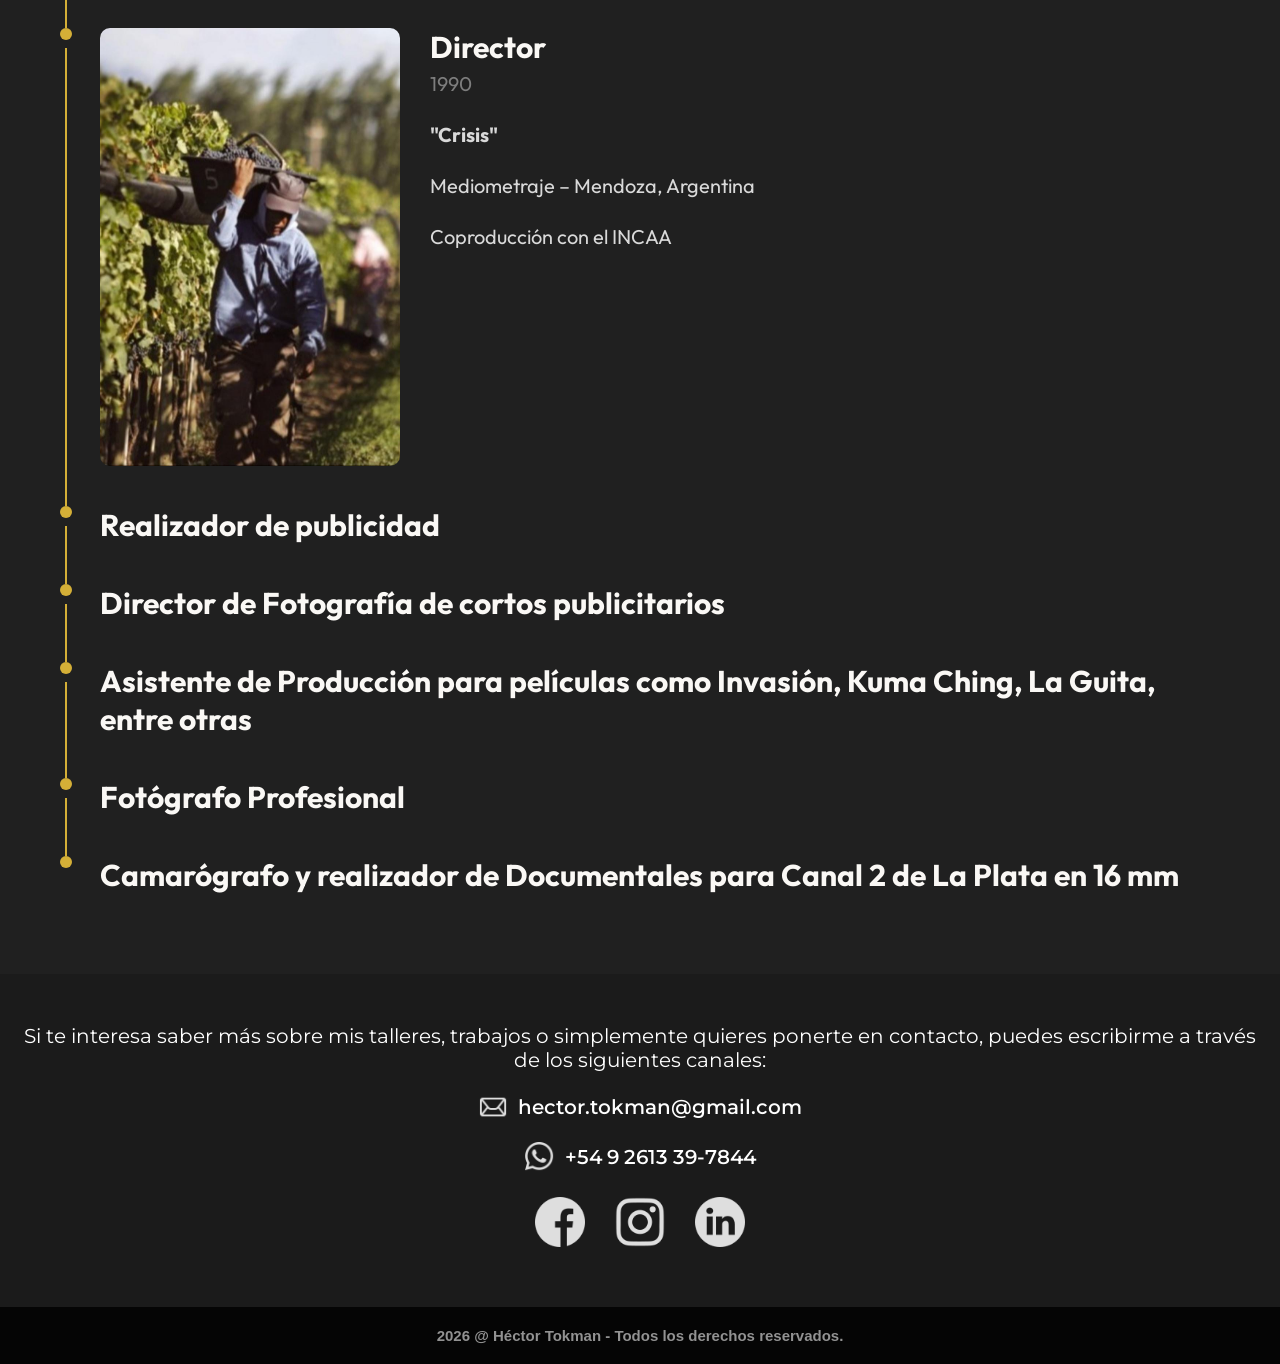
==== commit d2ff6db9: "correcciones" ====
--- a/mistrabajos.html
+++ b/mistrabajos.html
@@ -154,6 +154,11 @@
                     Desde entonces me convertí en el profe, el maestro, un catalizador de proyectos o, desde una visión
                     metafórica de lo que debe ser enseñar, en una enzima, alguien que produce cambios en los otros.</p>
             </div>
+
+            <div class="cartel">
+                <h3>30 AÑOS DE EXPERIENCIA DE DOCENCIA EN EDUCACIÓN SUPERIOR</h3>
+            </div>
+
             <div class="boxWork">
                 <div>
                     <h3>Docente de Talleres Internacionales</h3>
@@ -161,7 +166,7 @@
                     <p><b>Escuela Internacional de Cine y Televisión (EICTV) ∙ San Antonio de los Baños, Cuba</b></p>
                     <p>Talleres dictados:</p>
                     <ul class="listaTalleres">
-                        <li>Escritura de guion y diseño de producción (2024-2026)</li>
+                        <li>Laboratorio de Escritura de guion y diseño de producción (2024-2026)</li>
                         <li>Escritura y producción de cine de bajo presupuesto (2014-2025)</li>
                         <li>Escritura de guion: aprender haciendo (2020-2023)</li>
                         <li>Asistencia de dirección: aprender haciendo (2020)</li>
@@ -182,8 +187,13 @@
                         <li>Escritura y producción de cine de bajo presupuesto. Aprender haciendo. (dos ediciones)</li>
                     </ul>
                 </div>
-                <a href="https://www.unesco.org/es" target="_blank"><img src="./images/Flag_of_UNESCO.png"
+                <div class="masdeuna">
+                    <a href="https://www.unesco.org/es" target="_blank"><img src="./images/Flag_of_UNESCO.png"
                         alt="Imagen de la UNESCO"></a>
+                    <img src="./images/programatranscultura.png" alt="Imagen del Programa Transcultura de la UNESCO">
+                    <img src="./images/polocaribeno.png" alt="Imagen del Polo Caribeño de Formación Cultural">
+                    <img src="./images/UE.png" alt="Imagen de la Unión Europea">
+                </div>
             </div>
 
             <div class="boxWork">
@@ -228,6 +238,15 @@
 
             <div class="boxWork">
                 <div>
+                    <h3>Profesor de Realización Cinematográfica</h3>
+                    <p class="fecha">2012</p>
+                    <p><b>Universidad de Arte y Ciencias Sociales ∙ Santiago, Chile</b></p>
+                </div>
+                <img src="./images/arcis.png" alt="Imagen de la Escuela Internacional de Cine y Televisión (EICTV)"></a>
+            </div>
+
+            <div class="boxWork">
+                <div>
                     <h3>Profesor de Semiótica, Cine y Televisión</h3>
                     <p class="fecha">2012</p>
                     <p><b>Escuela Regional Cuyo de Cine y Video ∙ Mendoza, Argentina</b></p>
@@ -238,12 +257,30 @@
 
             <div class="boxWork">
                 <div>
+                    <h3>Director de la carrera de Cine, Video y Televisión</h3>
+                    <p class="fecha">2002 - 2012</p>
+                    <p><b>Escuela de Comunicación de la Universidad del Mar</b></p>
+                    <ul class="listaTalleres">
+                        <li>Docente de los módulos de Integración del plan de estudios correspondiente a 1º y 2º año,
+                            que contempla todas las áreas del Lenguaje Audiovisual a los efectos de la formación de
+                            Equipos de Rodaje</li>
+                    </ul>
+                </div>
+                <div class="masdeuna">
+                    <img src="./images/uni-UdelMar.jpg" alt="Imagen de la Universidad del Mar">
+                    <img src="./images/ecum.png" alt="Imagen de la Escuela de Comunicación de la Universidad del Mar">
+                </div>
+            </div>
+
+            <div class="boxWork">
+                <div>
                     <h3>Cofundador, docente y coordinador académico</h3>
                     <p class="fecha">1990 - 1992</p>
                     <p><b>Escuela Regional Cuyo de Cine y Video ∙ Mendoza, Argentina</b></p>
                     <ul class="listaTalleres">
                         <li>Cofundador de la institución (1990)</li>
                         <li>Docente y coordinador de proyectos académicos (1990 - 1992)</li>
+                    </ul>
                 </div>
                 <a href="https://escueladecinemza.com.ar/web/" target="_blank"><img src="./images/uni-ERCCV.jpg"
                         alt="Imagen de la Escuela Regional Cuyo de Cine y Video"></a>
--- a/styles/style.css
+++ b/styles/style.css
@@ -153,12 +153,12 @@
 }
 
 .screens::before{
-    top: -55vh;
+    top: -60vh;
     box-shadow: 0 10px 30px rgba(0, 0, 0, 0.5);
 }
 
 .screens::after{
-    top: 73vh;
+    top: 87vh;
     box-shadow: 0 -10px 30px rgba(0, 0, 0, 0.5);
 }
 
@@ -168,7 +168,7 @@
     display: flex;
     gap: 0.5vw;
     width: 100%;
-    height: 70vh;
+    height: 100vh;
     /* sin preserve-3d: Safari en iPhone ocultaba la pantalla del medio */
 }
 
@@ -197,13 +197,13 @@
     width: 100%;
     height: 100%;
     object-fit: cover;
-    filter: grayscale(1) contrast(1.15) brightness(0.45);
+    /* filter: grayscale(1) contrast(1.15) brightness(0.45); */
 }
 
 .screen.center img{
     /* baja la foto para que su borde de arriba quede justo debajo de la curva superior */
-    object-position: center 5.5vh;
-    filter: grayscale(1) contrast(1.1) brightness(0.32) blur(1px);
+    object-position: center 10vh;
+   /*  filter: grayscale(1) contrast(1.1) brightness(0.32) blur(1px); */
 }
 
 .aboutText{
@@ -606,6 +606,17 @@
     color: #FAF8F5;
 }
 
+
+.cartel{
+    background-color: #81c993;
+    color: #1b1b1b;
+    padding: 5px;
+    margin-bottom: 40px;
+    text-align: center;
+    font-family: "Montserrat", sans-serif;
+    font-size: 1.5rem;
+}
+
 /* Menú de navegación de trabajos */
 .trabajosNav{
     background-color: transparent;
@@ -674,6 +685,12 @@
     flex-direction: row-reverse;
     gap: 30px;
     align-items: flex-start;
+}
+
+.masdeuna{
+    display: flex;
+    flex-direction: column;
+    gap: 10px;
 }
 
 .listaTalleres{
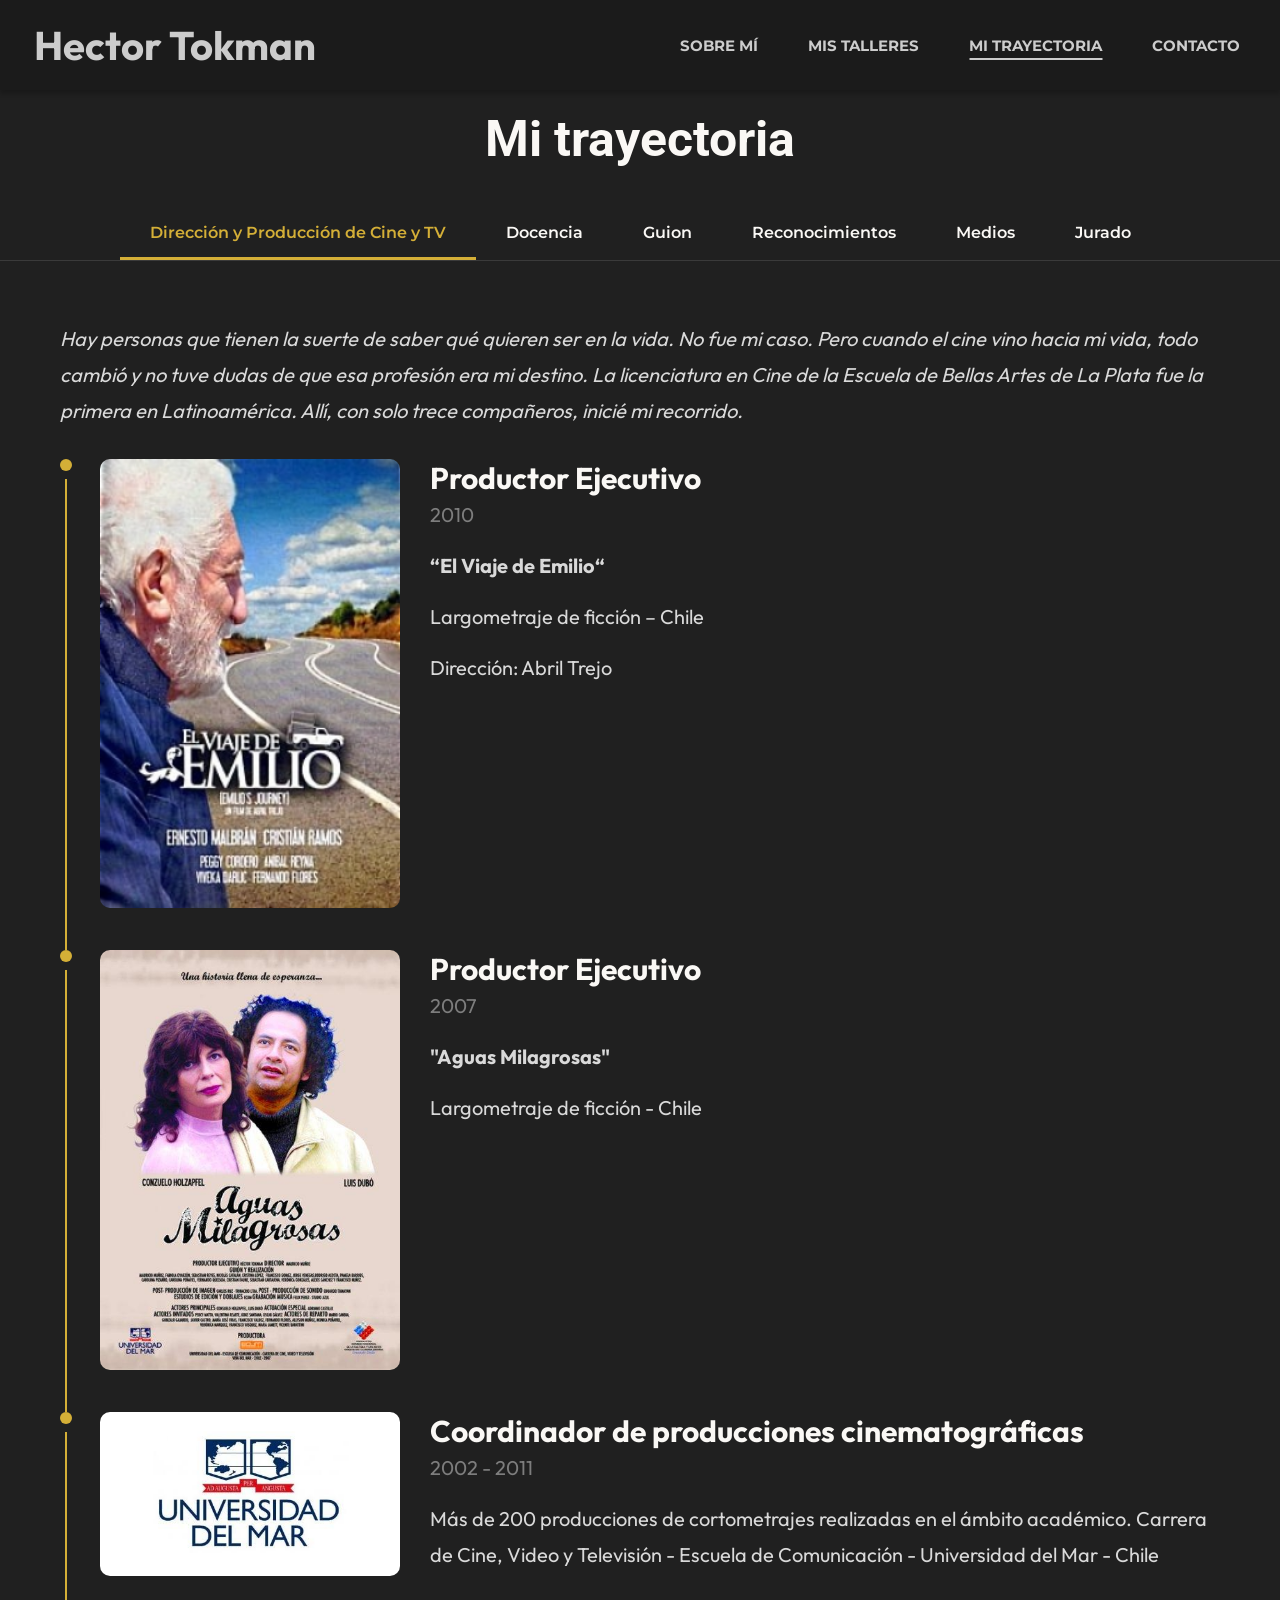
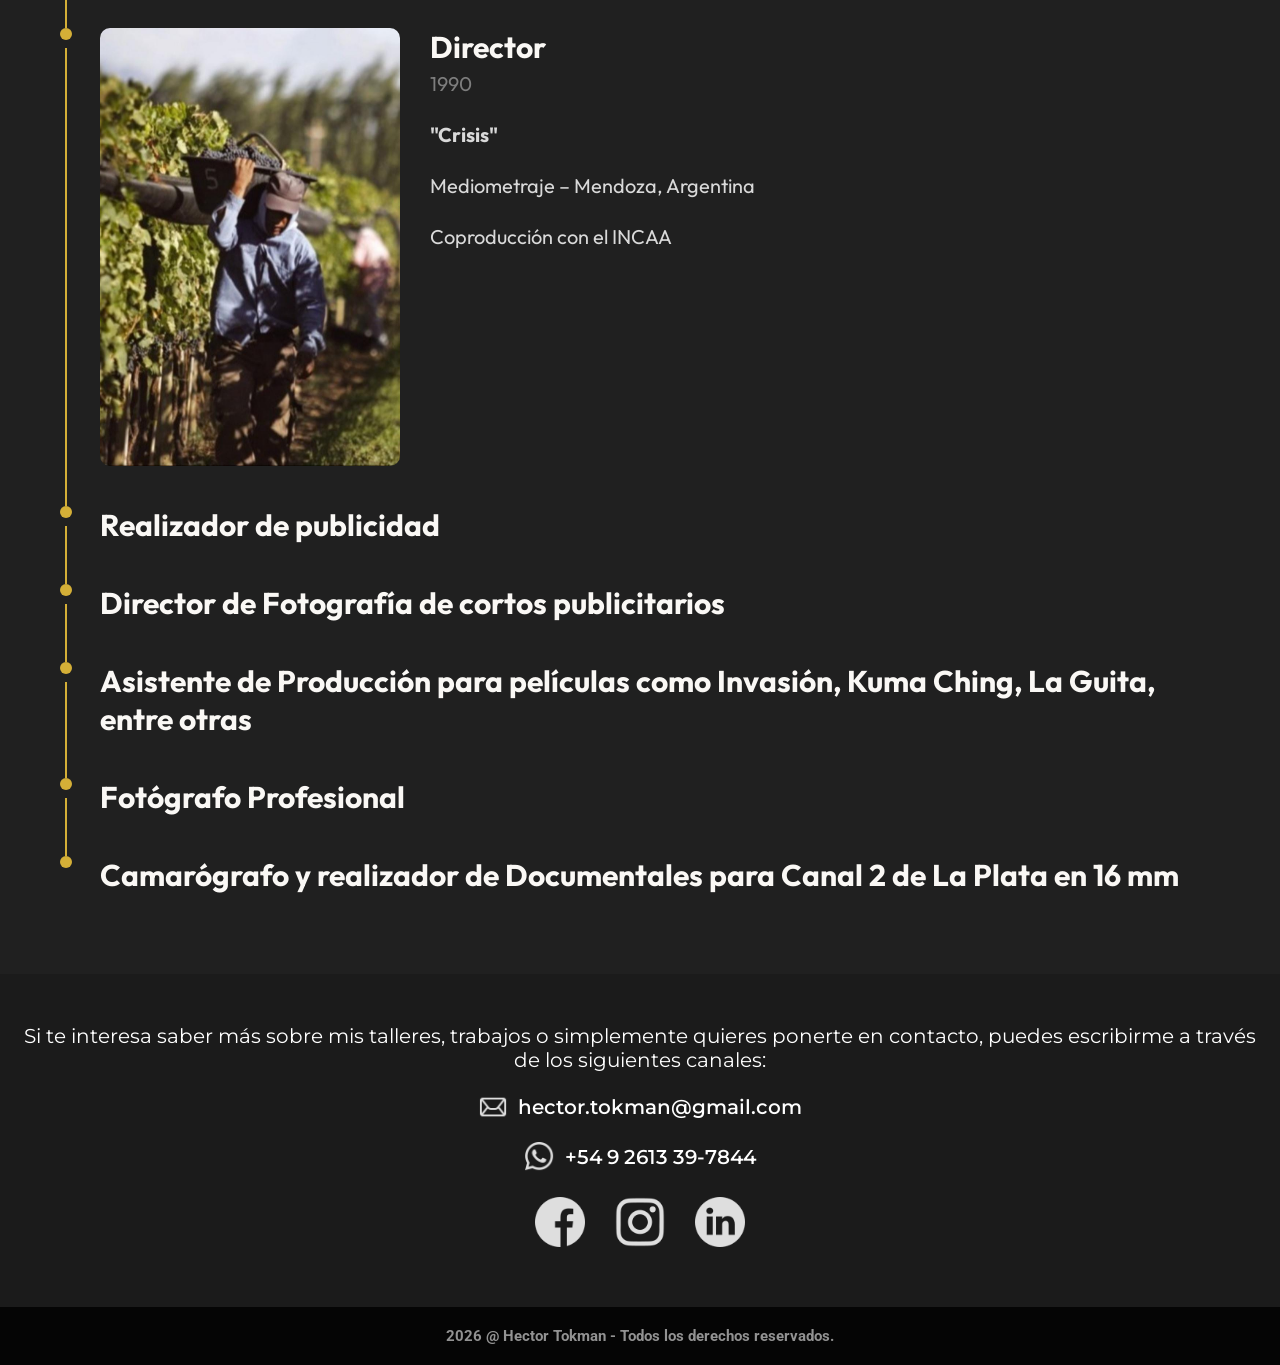
==== commit f59d9095: "correcciones" ====
--- a/mistrabajos.html
+++ b/mistrabajos.html
@@ -7,19 +7,19 @@
     <link rel="preconnect" href="https://fonts.googleapis.com">
     <link rel="preconnect" href="https://fonts.gstatic.com" crossorigin>
     <link
-        href="https://fonts.googleapis.com/css2?family=Montserrat:ital,wght@0,100..900;1,100..900&family=Outfit:wght@100..900&family=Roboto+Condensed:ital,wght@0,100..900;1,100..900&display=swap"
+        href="https://fonts.googleapis.com/css2?family=Montserrat:ital,wght@0,100..900;1,100..900&family=Outfit:wght@100..900&family=Roboto:ital,wght@0,100..900;1,100..900&display=swap"
         rel="stylesheet">
     <link rel="stylesheet" href="./styles/style.css">
 
     <!-- SEO -->
-    <title>Trabajos de Héctor Tokman</title>
+    <title>Trabajos de Hector Tokman</title>
     <link rel="icon" type="image/png" href="./images/favicon.png?v=2">
 </head>
 
 <body class="paginaTrabajos">
     <header class="scrolled">
         <a href="./index.html">
-            <h1>Héctor Tokman</h1>
+            <h1>Hector Tokman</h1>
         </a>
         <!-- Boton hamburguesa (solo se ve en celular), abre y cierra el menu con Bootstrap -->
         <button class="menuToggle collapsed" type="button" data-bs-toggle="collapse" data-bs-target="#menuPrincipal"
@@ -30,23 +30,18 @@
         </button>
         <nav id="menuPrincipal" class="collapse">
             <ul>
-                <a href="./index.html#sobremi">
-                    <li>SOBRE MÍ</li>
-                </a>
-                <a href="./index.html#mistalleres">
-                    <li>MIS TALLERES</li>
-                </a>
-                <a href="./index.html#mistrabajos">
-                    <li class="active">MI TRAYECTORIA</li>
-                </a>
-                <a href="./index.html#contacto">
-                    <li>CONTACTO</li>
-                </a>
+                <li><a href="./index.html#sobremi">SOBRE MÍ</a></li>
+                <li><a href="./index.html#mistalleres">MIS TALLERES</a></li>
+                <li class="active"><a href="./index.html#mistrabajos">MI TRAYECTORIA</a></li>
+                <li><a href="./index.html#contacto">CONTACTO</a></li>
             </ul>
         </nav>
     </header>
 
     <main>
+
+        <!-- MENU DE TRABAJOS -->
+
         <section id="navTrabajos">
             <h2>Mi trayectoria</h2>
             <nav class="trabajosNav">
@@ -54,9 +49,26 @@
                     <li class="nav-item" data-section="cineTV">Dirección y Producción de Cine y TV</li>
                     <li class="nav-item" data-section="docencia">Docencia</li>
                     <li class="nav-item" data-section="guion">Guion</li>
+                    <li class="nav-item" data-section="reconocimientos">Reconocimientos</li>
+                    <li class="nav-item" data-section="medios">Medios</li>
+                    <li class="nav-item" data-section="jurado">Jurado</li>
                 </ul>
             </nav>
         </section>
+
+        <!-- Para cargar cada item copiar este bloque dentro de la seccion (la imagen con link es opcional):
+            <div class="boxWork">
+                <div>
+                    <h3>Titulo</h3>
+                    <p class="fecha">Año</p>
+                    <p><b>Lugar o institucion</b></p>
+                    <p>Descripcion</p>
+                </div>
+                <a href="https://..." target="_blank"><img src="./images/..." alt="Descripcion de la imagen"></a>
+            </div>
+        -->
+
+        <!-- DIRECCION Y PRODUCCION -->
 
         <section id="cineTV" class="trabajo-seccion">
             <div class="introduccionWork">
@@ -73,8 +85,7 @@
                     <p>Largometraje de ficción – Chile</p>
                     <p>Dirección: Abril Trejo</p>
                 </div>
-                <a href="https://cinechile.cl/pelicula/el-viaje-de-emilio/" target="_blank"><img
-                        src="./images/cine-elViajeDeEmilio.jpg" alt="Imagen del largometraje El Viaje de Emilio"></a>
+                <a href="https://cinechile.cl/pelicula/el-viaje-de-emilio/" target="_blank"><img src="./images/cine-elViajeDeEmilio.jpg" alt="Imagen del largometraje El Viaje de Emilio"></a>
             </div>
 
             <div class="boxWork">
@@ -84,8 +95,7 @@
                     <p><b>"Aguas Milagrosas"</b></p>
                     <p>Largometraje de ficción - Chile</p>
                 </div>
-                <a href="https://cinechile.cl/pelicula/aguas-milagrosas/" target="_blank"><img
-                        src="./images/cine-aguasMilagrosas.jpg" alt="Imagen del largometraje Aguas Milagrosas"></a>
+                <a href="https://cinechile.cl/pelicula/aguas-milagrosas/" target="_blank"><img src="./images/cine-aguasMilagrosas.jpg" alt="Imagen del largometraje Aguas Milagrosas"></a>
             </div>
 
             <div class="boxWork">
@@ -106,7 +116,7 @@
                     <p>Mediometraje – Mendoza, Argentina</p>
                     <p>Coproducción con el INCAA </p>
                 </div>
-                <img src="./images/cine-crisis.jpeg" alt="Imagen del mediometraje Crisis"></a>
+                <img src="./images/cine-crisis.jpeg" alt="Imagen del mediometraje Crisis">
             </div>
 
             <div class="boxWork">
@@ -144,6 +154,8 @@
                 </div>
             </div>
         </section>
+
+        <!-- DOCENCIA -->
 
         <section id="docencia" class="trabajo-seccion">
             <div class="introduccionWork">
@@ -173,8 +185,7 @@
                         <li>Realización: aprender haciendo (2020)</li>
                     </ul>
                 </div>
-                <a href="https://www.eictv.org/" target="_blank"><img src="./images/uni-EICTV.png"
-                        alt="Imagen de la Escuela Internacional de Cine y Televisión (EICTV)"></a>
+                <a href="https://www.eictv.org/" target="_blank"><img src="./images/uni-EICTV.png" alt="Imagen de la Escuela Internacional de Cine y Televisión (EICTV)"></a>
             </div>
 
             <div class="boxWork">
@@ -188,8 +199,7 @@
                     </ul>
                 </div>
                 <div class="masdeuna">
-                    <a href="https://www.unesco.org/es" target="_blank"><img src="./images/Flag_of_UNESCO.png"
-                        alt="Imagen de la UNESCO"></a>
+                    <a href="https://www.unesco.org/es" target="_blank"><img src="./images/Flag_of_UNESCO.png" alt="Imagen de la UNESCO"></a>
                     <img src="./images/programatranscultura.png" alt="Imagen del Programa Transcultura de la UNESCO">
                     <img src="./images/polocaribeno.png" alt="Imagen del Polo Caribeño de Formación Cultural">
                     <img src="./images/UE.png" alt="Imagen de la Unión Europea">
@@ -208,8 +218,7 @@
                         <li>Escritura de guiones: de la idea al proyecto</li>
                     </ul>
                 </div>
-                <a href="https://escueladecinemza.com.ar/web/" target="_blank"><img src="./images/uni-ERCCV.jpg"
-                        alt="Imagen de la Escuela Regional Cuyo de Cine y Video"></a>
+                <a href="https://escueladecinemza.com.ar/web/" target="_blank"><img src="./images/uni-ERCCV.jpg" alt="Imagen de la Escuela Regional Cuyo de Cine y Video"></a>
             </div>
 
             <div class="boxWork">
@@ -222,8 +231,7 @@
                         <li>Herramienta de producción y lenguaje audiovisual</li>
                     </ul>
                 </div>
-                <a href="http://www.ut.edu.co/" target="_blank"><img src="./images/uni-UdeTolima.png"
-                        alt="Imagen de la Universidad del Tolima"></a>
+                <a href="http://www.ut.edu.co/" target="_blank"><img src="./images/uni-UdeTolima.png" alt="Imagen de la Universidad del Tolima"></a>
             </div>
 
             <div class="boxWork">
@@ -232,8 +240,7 @@
                     <p class="fecha">2012</p>
                     <p><b>Instituto Nacional de Cine y Artes Audiovisuales (INCAA) ∙ Argentina</b></p>
                 </div>
-                <a href="https://www.incaa.gob.ar/" target="_blank"><img src="./images/Incaa.jpg"
-                        alt="Imagen del Instituto Nacional de Cine y Artes Audiovisuales"></a>
+                <a href="https://www.incaa.gob.ar/" target="_blank"><img src="./images/Incaa.jpg" alt="Imagen del Instituto Nacional de Cine y Artes Audiovisuales"></a>
             </div>
 
             <div class="boxWork">
@@ -242,7 +249,7 @@
                     <p class="fecha">2012</p>
                     <p><b>Universidad de Arte y Ciencias Sociales ∙ Santiago, Chile</b></p>
                 </div>
-                <img src="./images/arcis.png" alt="Imagen de la Escuela Internacional de Cine y Televisión (EICTV)"></a>
+                <img src="./images/arcis.png" alt="Imagen de la Universidad de Arte y Ciencias Sociales (ARCIS)">
             </div>
 
             <div class="boxWork">
@@ -251,8 +258,7 @@
                     <p class="fecha">2012</p>
                     <p><b>Escuela Regional Cuyo de Cine y Video ∙ Mendoza, Argentina</b></p>
                 </div>
-                <a href="https://escueladecinemza.com.ar/web/" target="_blank"><img src="./images/uni-ERCCV.jpg"
-                        alt="Imagen de la Escuela Regional Cuyo de Cine y Video"></a>
+                <a href="https://escueladecinemza.com.ar/web/" target="_blank"><img src="./images/uni-ERCCV.jpg" alt="Imagen de la Escuela Regional Cuyo de Cine y Video"></a>
             </div>
 
             <div class="boxWork">
@@ -282,10 +288,11 @@
                         <li>Docente y coordinador de proyectos académicos (1990 - 1992)</li>
                     </ul>
                 </div>
-                <a href="https://escueladecinemza.com.ar/web/" target="_blank"><img src="./images/uni-ERCCV.jpg"
-                        alt="Imagen de la Escuela Regional Cuyo de Cine y Video"></a>
-            </div>
-        </section>
+                <a href="https://escueladecinemza.com.ar/web/" target="_blank"><img src="./images/uni-ERCCV.jpg" alt="Imagen de la Escuela Regional Cuyo de Cine y Video"></a>
+            </div>
+        </section>
+
+        <!-- GUION -->
 
         <section id="guion" class="trabajo-seccion">
             <div class="introduccionWork">
@@ -304,8 +311,7 @@
                         <li>“Habemus Papa“ - largometraje</li>
                     </ul>
                 </div>
-                <a href="https://www.youtube.com/watch?v=tbBUboH0p3g" target="_blank"><img
-                        src="./images/cine-theBorderBaby.jpg" alt="Imagen de la serie The Border Baby"></a>
+                <a href="https://www.youtube.com/watch?v=tbBUboH0p3g" target="_blank"><img src="./images/cine-theBorderBaby.jpg" alt="Imagen de la serie The Border Baby"></a>
             </div>
 
             <div class="boxWork">
@@ -338,12 +344,87 @@
             </div>
         </section>
 
+        <!-- RECONOCIMIENTOS -->
+
+        <section id="reconocimientos" class="trabajo-seccion">
+            <div class="introduccionWork">
+                <p>FALTA INTRODUCCIÓN</p>
+            </div>
+
+            <div class="boxWork">
+                <div>
+                    <h3>...</h3>
+                    <p class="fecha">2023</p>
+                    <p><b>...</b></p>
+                </div>
+                <a href="https://www.elmostrador.cl/cultura/2023/11/07/festival-internacional-de-cine-recobrado-cerro-en-el-parque-cultural-de-valparaiso/"
+                    target="_blank"><img src="./images/..." alt="..."></a>
+            </div>
+
+            <div class="boxWork">
+                <div>
+                    <h3>...</h3>
+                    <p class="fecha">2019</p>
+                    <p><b>...</b></p>
+                </div>
+                <a href="https://www.godoycruz.gob.ar/mirada-oeste-hector-tokman-fue-distinguido-se-premiaron-los-ganadores-los-concursos/"
+                    target="_blank"><img src="./images/..." alt="..."></a>
+            </div>
+        </section>
+
+        <!-- JURADO -->
+
+        <section id="jurado" class="trabajo-seccion">
+            <div class="introduccionWork">
+                <p>FALTA INTRODUCCIÓN</p>
+            </div>
+        </section>
+
+        <!-- MEDIOS -->
+
+        <section id="medios" class="trabajo-seccion">
+            <div class="introduccionWork">
+                <p>FALTA INTRODUCCIÓN</p>
+            </div>
+
+            <div class="boxWork">
+                <div>
+                    <h3>"Hector Tokman: el argentino que hace cine, enseñando sobre cine de bajo presupuesto"</h3>
+                    <p class="fecha">2020</p>
+                    <p><b>TVN Panamá</b></p>
+                </div>
+                <a href="https://www.tvn-2.com/entretenimiento/cine-y-tv/hector-tokman-argentino-cine-presupuesto_1_1197546.html"
+                    target="_blank"><img src="./images/reportaje1.png" alt="Artículo de TVN"></a>
+            </div>
+
+            <div class="boxWork">
+                <div>
+                    <h3>"“Invasión”: a 50 años, las palabras de Hector Tokman"</h3>
+                    <p class="fecha">2019</p>
+                    <p><b>Los Andes</b></p>
+                </div>
+                <a href="https://www.losandes.com.ar/invasion-a-50-anos-las-palabras-de-hector-tokman"
+                    target="_blank"><img src="./images/reportaje2.png" alt="Artículo de Los Andes"></a>
+            </div>
+
+            <div class="boxWork">
+                <div>
+                    <h3>"Cuidado con el Perro | Temporada 2 | Capítulo 141 - Hector Tokman"</h3>
+                    <p class="fecha">2016</p>
+                    <p><b>Señal U</b></p>
+                </div>
+                <a href="https://youtu.be/EcKP1IkRwDc" target="_blank"><img src="./images/reportaje3.png"
+                        alt="Reportaje de Cuidado con el Perro"></a>
+            </div>
+        </section>
+
+        <!-- CONTACTO -->
+
         <section id="contacto">
             <p>Si te interesa saber más sobre mis talleres, trabajos o simplemente quieres ponerte en contacto, puedes
                 escribirme a través de los siguientes canales:</p>
             <div class="contactoBox">
-                <a href="https://mail.google.com/mail/u/0/#search/hector.tokman%40gmail.com?compose=new"
-                    target="_blank">
+                <a href="mailto:hector.tokman@gmail.com">
                     <img src="./images/emailblanco.png" alt="Icono de correo electrónico">
                     <p>hector.tokman@gmail.com</p>
                 </a>
@@ -370,7 +451,7 @@
     </main>
 
     <footer>
-        <h2><span id="year"></span> @ Héctor Tokman - Todos los derechos reservados.</h2>
+        <p><span id="year"></span> @ Hector Tokman - Todos los derechos reservados.</p>
     </footer>
     <script src="https://cdn.jsdelivr.net/npm/bootstrap@5.3.3/dist/js/bootstrap.bundle.min.js"
         integrity="sha384-YvpcrYf0tY3lHB60NNkmXc5s9fDVZLESaAA55NDzOxhy9GkcIdslK1eN7N6jIeHz"
--- a/styles/style.css
+++ b/styles/style.css
@@ -166,10 +166,8 @@
     position: relative;
     z-index: 1;
     display: flex;
-    gap: 0.5vw;
     width: 100%;
     height: 100vh;
-    /* sin preserve-3d: Safari en iPhone ocultaba la pantalla del medio */
 }
 
 .screen{
@@ -178,32 +176,12 @@
     background-color: #000;
 }
 
-.screen.center{
-    flex: 1.2;
-}
-
-/* Las pantallas laterales giran hacia el espectador, como una sala de proyeccion curva */
-.screen.left{
-    transform-origin: right center;
-    transform: perspective(100vw) rotateY(25deg);
-}
-
-.screen.right{
-    transform-origin: left center;
-    transform: perspective(100vw) rotateY(-25deg);
-}
-
 .screen img{
     width: 100%;
     height: 100%;
     object-fit: cover;
-    /* filter: grayscale(1) contrast(1.15) brightness(0.45); */
-}
-
-.screen.center img{
     /* baja la foto para que su borde de arriba quede justo debajo de la curva superior */
     object-position: center 10vh;
-   /*  filter: grayscale(1) contrast(1.1) brightness(0.32) blur(1px); */
 }
 
 .aboutText{
@@ -330,9 +308,11 @@
     font-family: "Outfit", sans-serif;
 }
 
+/* Hasta 3 columnas de hasta 400px, centradas sin importar cuantos talleres haya */
 #mistalleres .contenedor{
     display: grid;
-    grid-template-columns: repeat(4, 1fr);
+    grid-template-columns: repeat(auto-fit, min(400px, calc((100% - 50px) / 3)));
+    justify-content: center;
     gap: 25px;
     max-width: 1300px;
     width: 100%;
@@ -410,10 +390,6 @@
     text-align: center;
     font-size: 1.6rem;
     font-weight: 600;
-}
-
-.estado{
-    cursor: default;
 }
 
 .estado.finalizado{
@@ -579,6 +555,11 @@
     font-family: "Roboto", sans-serif;
 }
 
+footer p{
+    font-size: 1.5rem;
+    font-weight: 700;
+}
+
 /* HTML MIS TRABAJOS */
 /* Mismo fondo negro y efecto de pelicula antigua que el index */
 body.paginaTrabajos{
@@ -602,10 +583,6 @@
     background-color: #1b1b1b;
 }
 
-.boxWork h3{
-    color: #FAF8F5;
-}
-
 
 .cartel{
     background-color: #81c993;
@@ -627,13 +604,9 @@
 
 .trabajosNav ul{
     display: flex;
-    list-style: none;
-    margin: 0;
-    padding: 0;
     max-width: 90%;
     margin: 0 auto;
     justify-content: center;
-    gap: 0;
 }
 
 .nav-item{
@@ -757,20 +730,8 @@
     color: #FAF8F5;
 }
 
-#introduccionTrabajos{
-    align-items: center;
-    justify-content: center;
-    font-family: "Montserrat", sans-serif;
-    margin: 0 auto 40px;
-    color: #d9d9d9;
-}
-
-#introduccionTrabajos p{
-    font-size: 2rem;
-    line-height: 1.8;
-}
-
 .boxWork h3{
+    color: #FAF8F5;
     font-size: 3rem;
     font-family: "Outfit", sans-serif;
 }
@@ -948,7 +909,7 @@
         height: 48px;
     }
 
-    footer h2{
+    footer p{
         font-size: 1.3rem;
     }
 
@@ -991,8 +952,7 @@
         font-size: 2.2rem;
     }
 
-    .trabajo-seccion p,
-    #introduccionTrabajos p{
+    .trabajo-seccion p{
         font-size: 1.6rem;
     }
 }
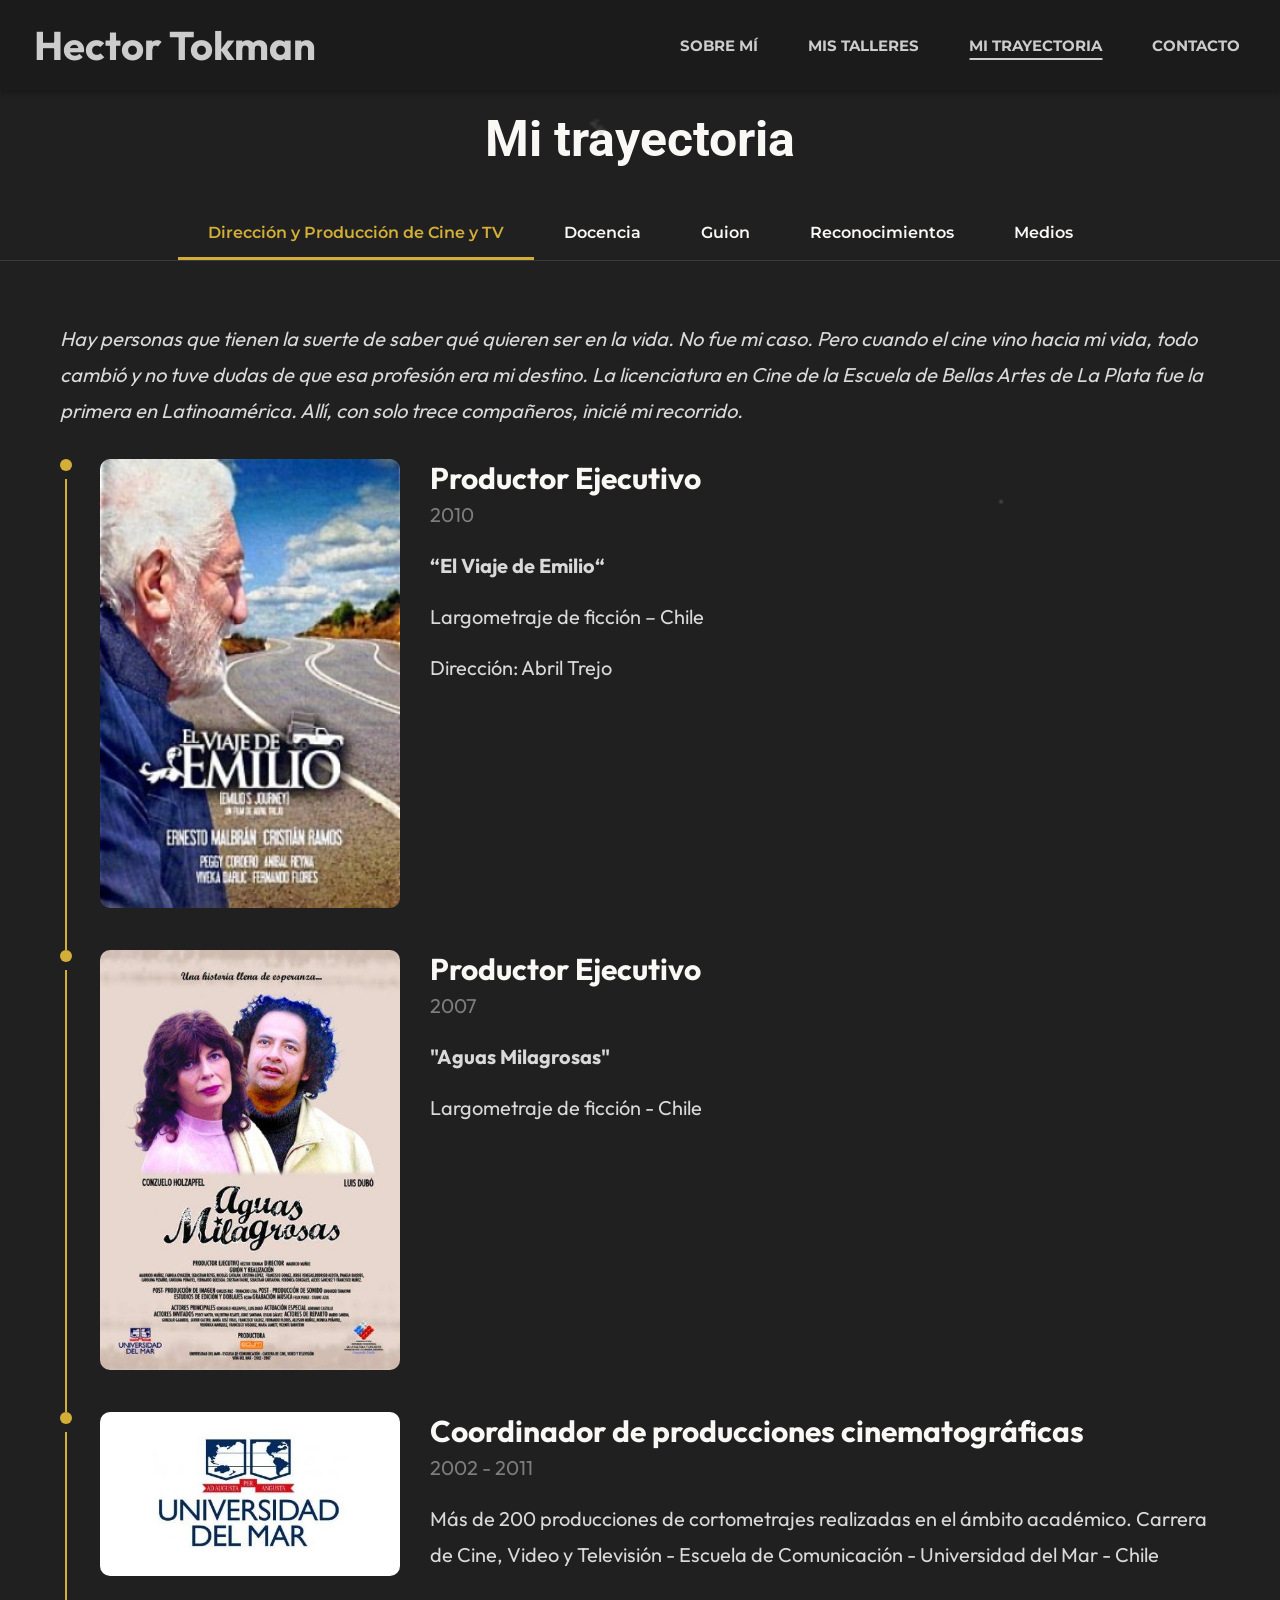
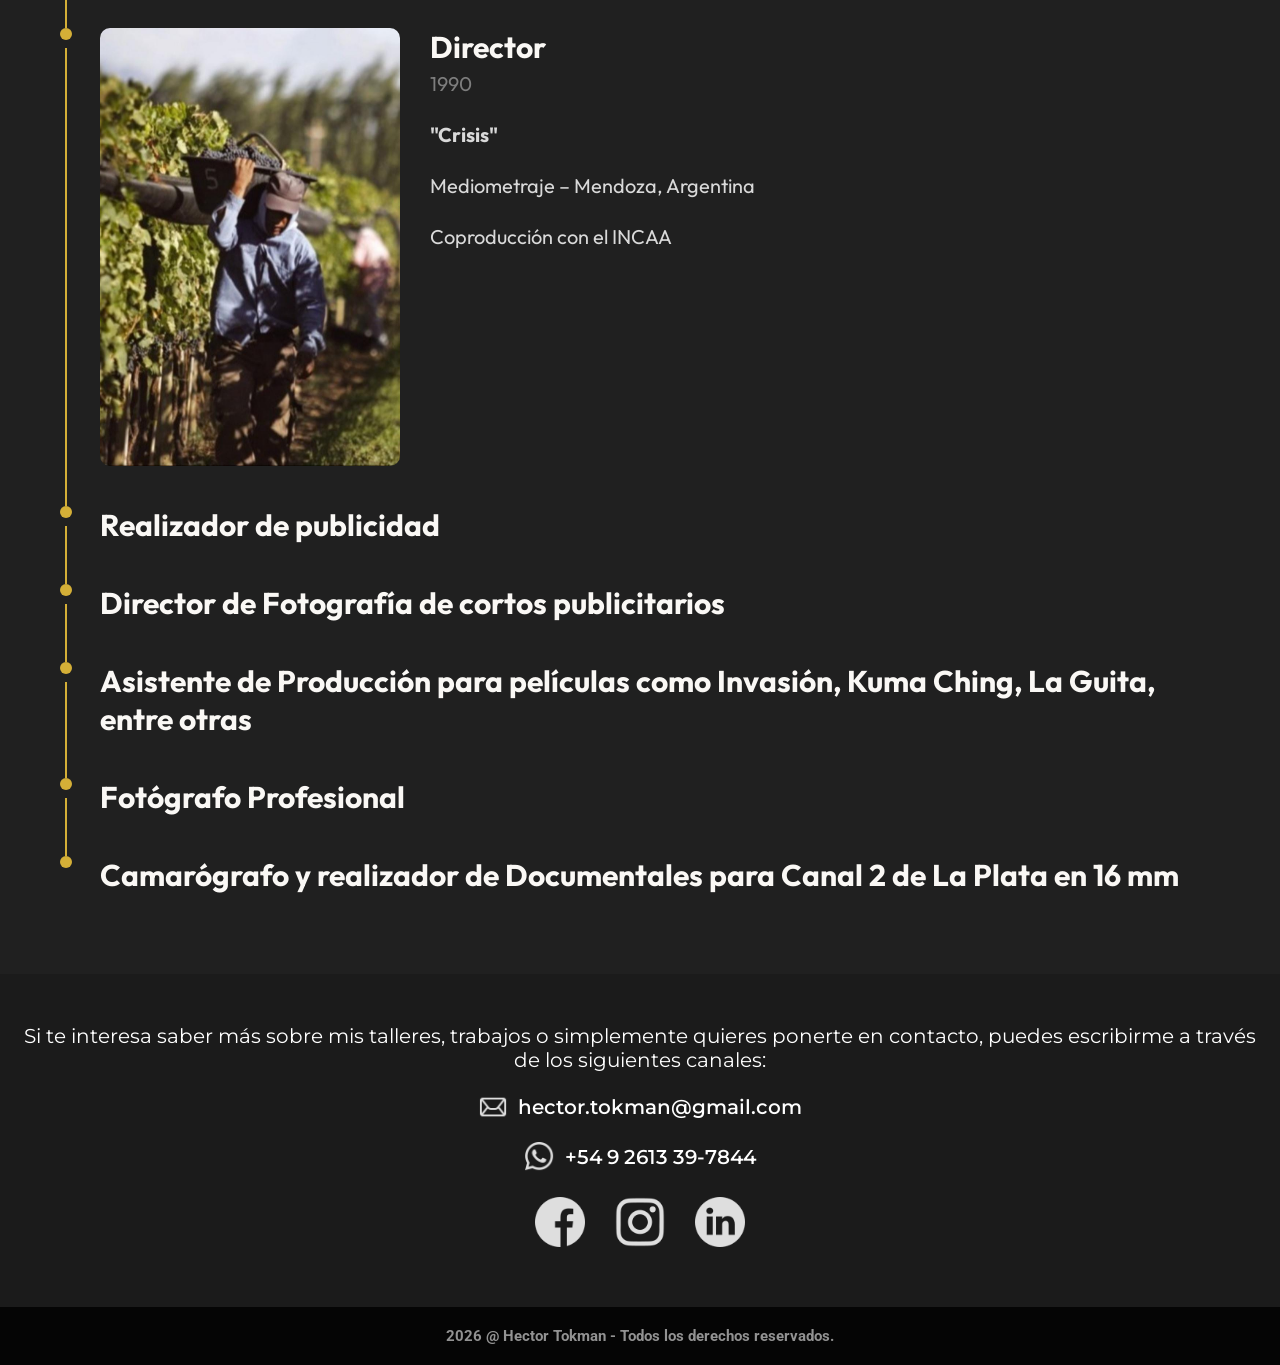
==== commit 8ed44ffe: "correccion" ====
--- a/mistrabajos.html
+++ b/mistrabajos.html
@@ -51,7 +51,6 @@
                     <li class="nav-item" data-section="guion">Guion</li>
                     <li class="nav-item" data-section="reconocimientos">Reconocimientos</li>
                     <li class="nav-item" data-section="medios">Medios</li>
-                    <li class="nav-item" data-section="jurado">Jurado</li>
                 </ul>
             </nav>
         </section>
@@ -372,14 +371,6 @@
             </div>
         </section>
 
-        <!-- JURADO -->
-
-        <section id="jurado" class="trabajo-seccion">
-            <div class="introduccionWork">
-                <p>FALTA INTRODUCCIÓN</p>
-            </div>
-        </section>
-
         <!-- MEDIOS -->
 
         <section id="medios" class="trabajo-seccion">
@@ -394,7 +385,7 @@
                     <p><b>TVN Panamá</b></p>
                 </div>
                 <a href="https://www.tvn-2.com/entretenimiento/cine-y-tv/hector-tokman-argentino-cine-presupuesto_1_1197546.html"
-                    target="_blank"><img src="./images/reportaje1.png" alt="Artículo de TVN"></a>
+                    target="_blank"><img src="./images/reportaje2.png" alt="Artículo de TVN"></a>
             </div>
 
             <div class="boxWork">
@@ -404,7 +395,7 @@
                     <p><b>Los Andes</b></p>
                 </div>
                 <a href="https://www.losandes.com.ar/invasion-a-50-anos-las-palabras-de-hector-tokman"
-                    target="_blank"><img src="./images/reportaje2.png" alt="Artículo de Los Andes"></a>
+                    target="_blank"><img src="./images/reportaje1.png" alt="Artículo de Los Andes"></a>
             </div>
 
             <div class="boxWork">
--- a/styles/style.css
+++ b/styles/style.css
@@ -139,29 +139,6 @@
     align-items: center;
 }
 
-/* Elipses del color del fondo que curvan el borde superior e inferior de las pantallas */
-.screens::before,
-.screens::after{
-    content: "";
-    position: absolute;
-    left: -30vw;
-    width: 160vw;
-    height: 82vh;
-    border-radius: 50%;
-    background-color: #1b1b1b;
-    z-index: 2;
-}
-
-.screens::before{
-    top: -60vh;
-    box-shadow: 0 10px 30px rgba(0, 0, 0, 0.5);
-}
-
-.screens::after{
-    top: 87vh;
-    box-shadow: 0 -10px 30px rgba(0, 0, 0, 0.5);
-}
-
 .screens-band{
     position: relative;
     z-index: 1;
@@ -180,8 +157,8 @@
     width: 100%;
     height: 100%;
     object-fit: cover;
-    /* baja la foto para que su borde de arriba quede justo debajo de la curva superior */
-    object-position: center 10vh;
+    /* un poco mas oscura para que se lea mejor el texto */
+    filter: brightness(0.3);
 }
 
 .aboutText{
@@ -189,7 +166,8 @@
     z-index: 3;
     max-width: 700px;
     margin: -100vh auto 0;
-    padding: 100vh 20px;
+    /* abajo solo un respiro: cuando termina el texto termina la seccion, sin pantalla vacia de foto */
+    padding: 100vh 20px 10vh;
     text-align: center;
     font-size: 1.6rem;
     line-height: 1.55;
@@ -287,6 +265,16 @@
     color: #FAF8F5;
     font-weight: 600;
     transition: color 0.3s ease;
+}
+
+/* Tarjetas sin imagen (Reconocimientos y Medios): dos columnas iguales en todos los tamaños */
+.contenedor.mitades{
+    grid-template-columns: 1fr 1fr;
+    margin-top: 30px;
+}
+
+.mitades .cajaTexto{
+    padding: 30px 15px;
 }
 
 /* MIS TALLERES */
@@ -834,6 +822,14 @@
     }
 }
 
+/* SOBRE MI (celular y tablet): la foto apaisada se recorta en pantallas altas;
+   se corre para que la persona quede entera sobre el costado izquierdo */
+@media (max-width: 1023px) and (min-width: 300px){
+    .screen img{
+        object-position: 20% center;
+    }
+}
+
 /* TABLET */
 @media (max-width: 1023px) and (min-width: 569px){
     /* Talleres y trabajos: una caja debajo de la otra */
@@ -852,6 +848,13 @@
     }
 }
 
+/* COMPUTADORA: el texto de Sobre mi va directo sobre la foto, sin caja oscura */
+@media (min-width: 1024px){
+    .aboutCard{
+        background-color: transparent;
+    }
+}
+
 @media (max-width: 1043px) and (min-width: 1024px){
     header h1{
         font-size: 3rem;
@@ -885,6 +888,11 @@
         height: 200px;
     }
 
+    /* "Reconocimientos" no entra en media tarjeta con la letra de escritorio */
+    .mitades .cajaTexto h3{
+        font-size: 1.4rem;
+    }
+
     .aboutText{
         font-size: 1.5rem;
     }
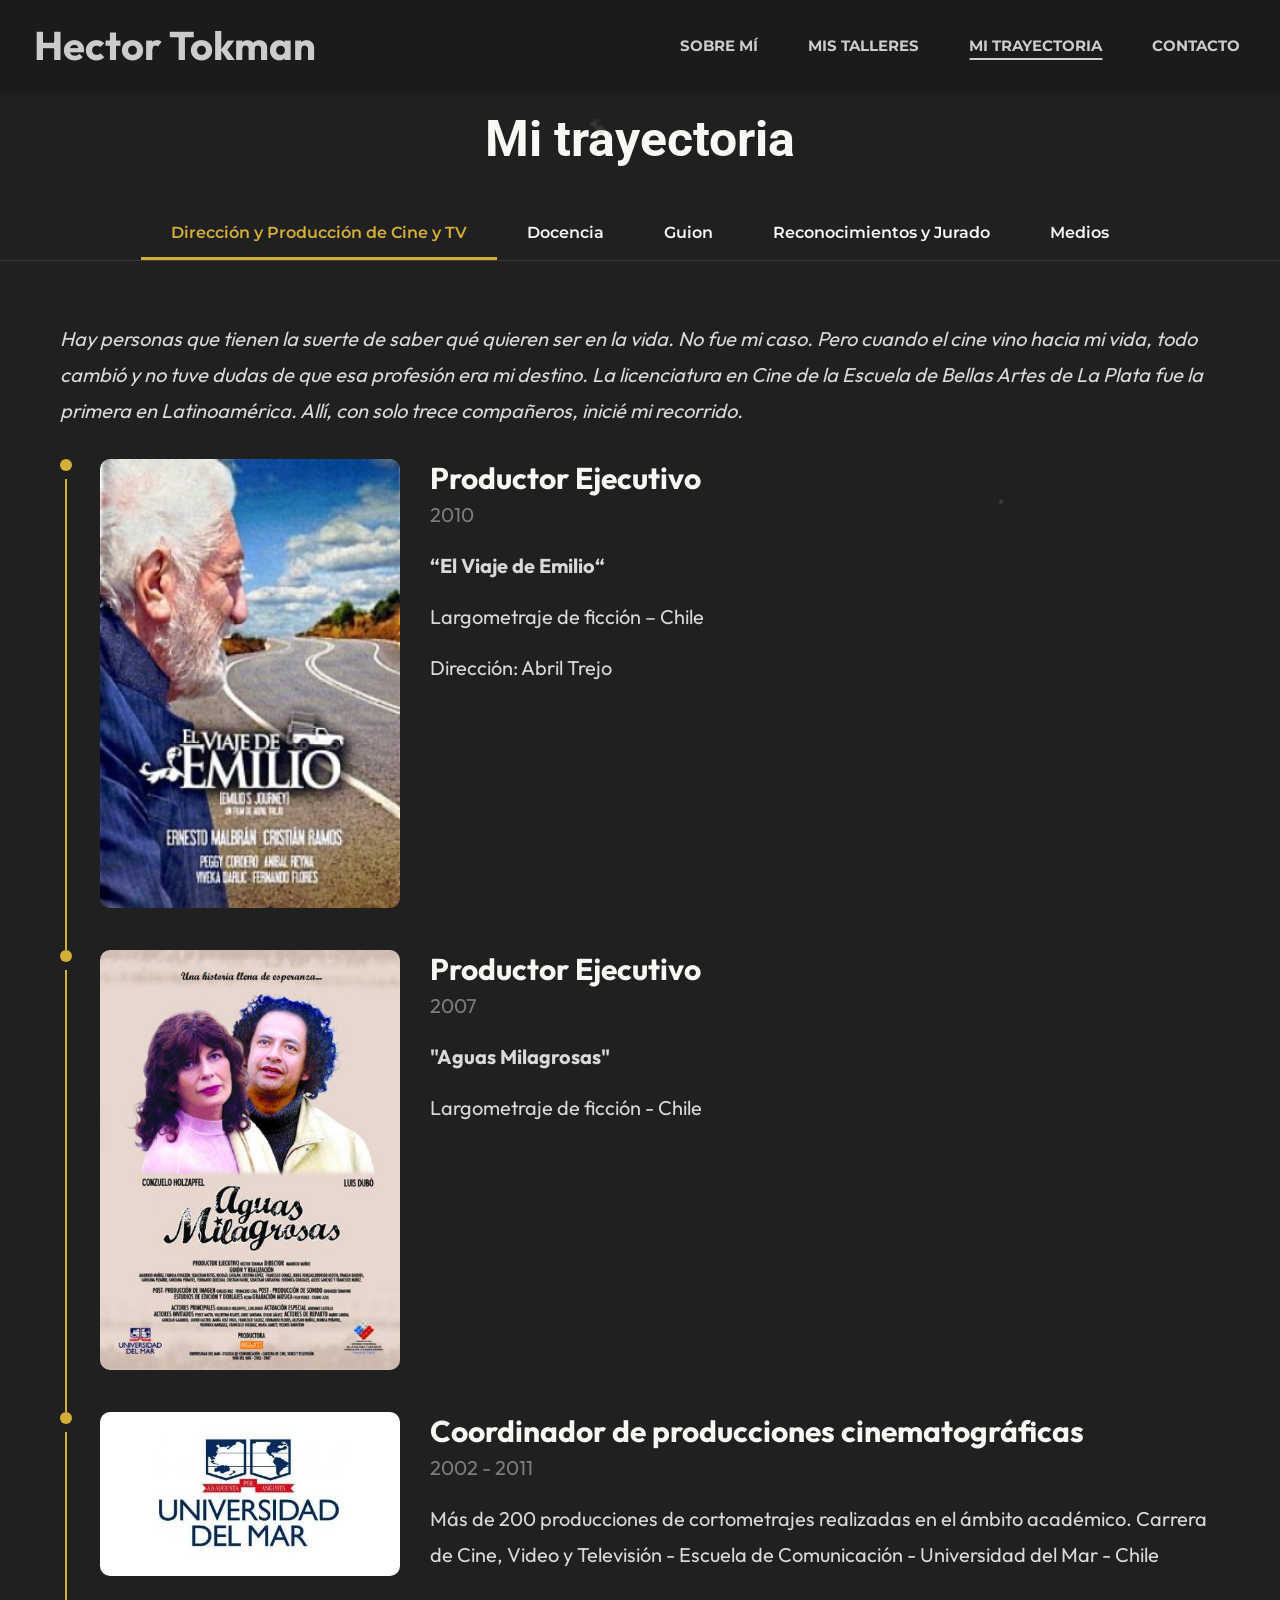
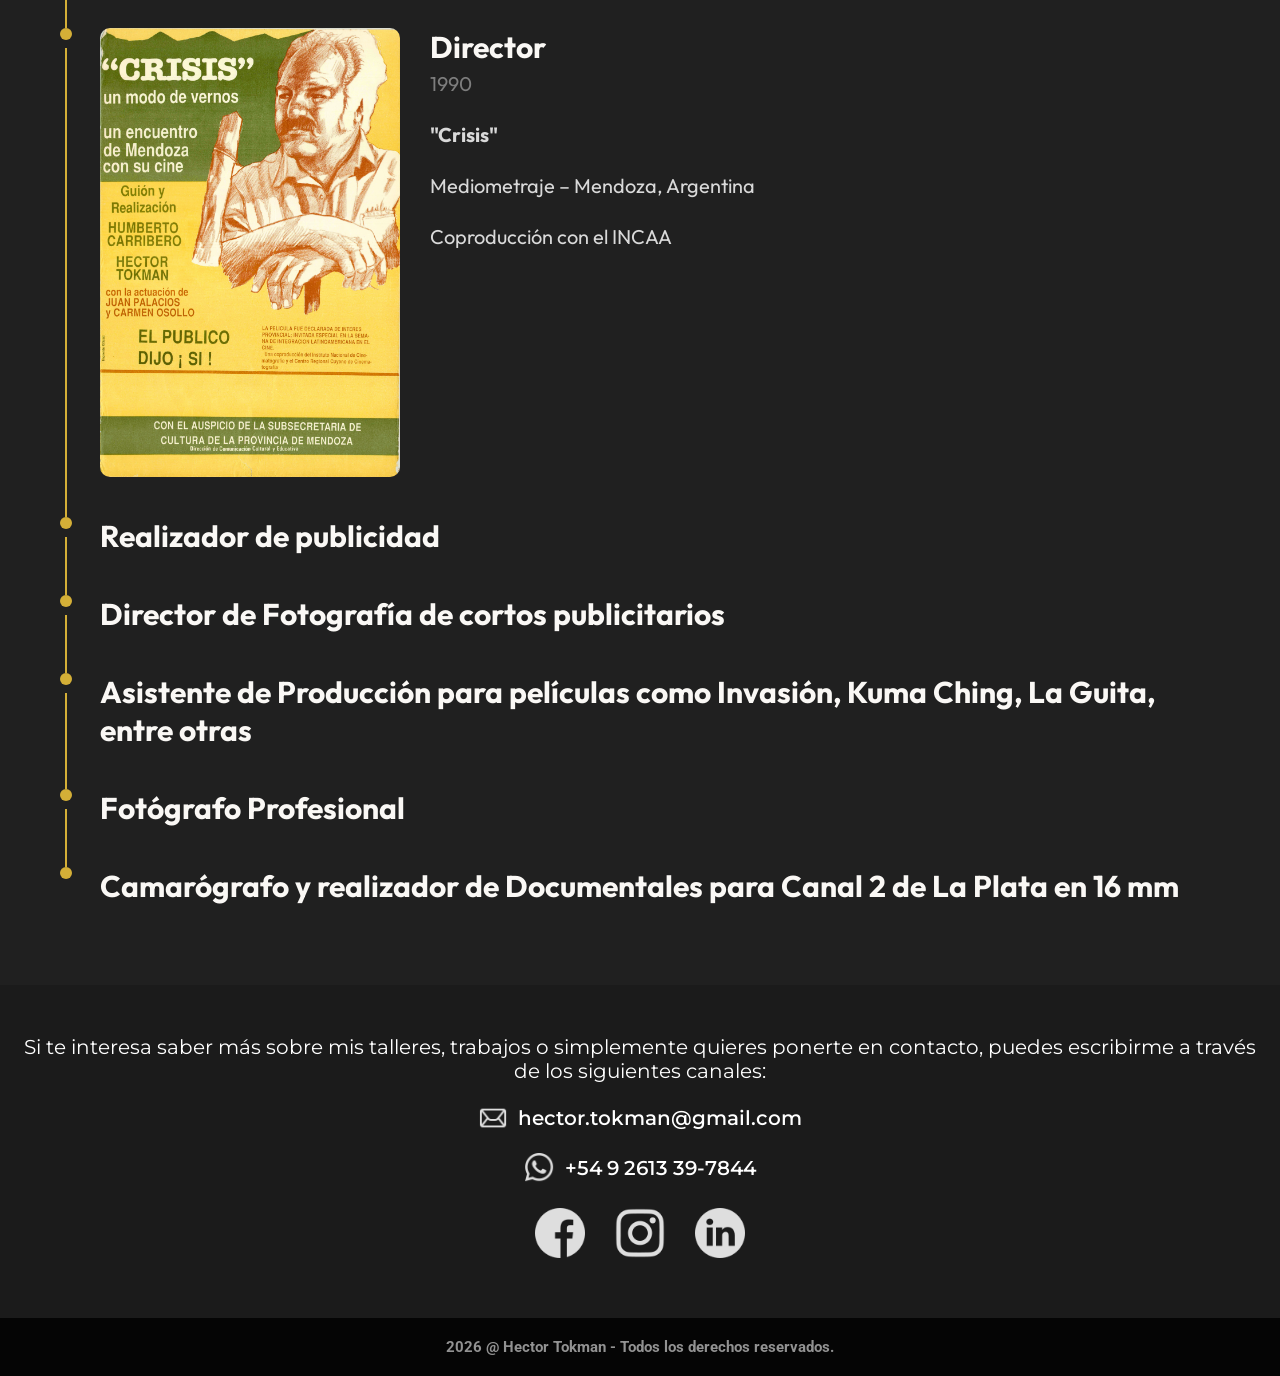
==== commit 37d84dd1: "correcciones" ====
--- a/mistrabajos.html
+++ b/mistrabajos.html
@@ -49,7 +49,7 @@
                     <li class="nav-item" data-section="cineTV">Dirección y Producción de Cine y TV</li>
                     <li class="nav-item" data-section="docencia">Docencia</li>
                     <li class="nav-item" data-section="guion">Guion</li>
-                    <li class="nav-item" data-section="reconocimientos">Reconocimientos</li>
+                    <li class="nav-item" data-section="reconocimientos">Reconocimientos y Jurado</li>
                     <li class="nav-item" data-section="medios">Medios</li>
                 </ul>
             </nav>
@@ -115,7 +115,7 @@
                     <p>Mediometraje – Mendoza, Argentina</p>
                     <p>Coproducción con el INCAA </p>
                 </div>
-                <img src="./images/cine-crisis.jpeg" alt="Imagen del mediometraje Crisis">
+                <img src="./images/CRISIS.jpg.jpeg" alt="Imagen del mediometraje Crisis">
             </div>
 
             <div class="boxWork">
@@ -197,7 +197,7 @@
                         <li>Escritura y producción de cine de bajo presupuesto. Aprender haciendo. (dos ediciones)</li>
                     </ul>
                 </div>
-                <div class="masdeuna">
+                <div class="masdeuna grilla2x2">
                     <a href="https://www.unesco.org/es" target="_blank"><img src="./images/Flag_of_UNESCO.png" alt="Imagen de la UNESCO"></a>
                     <img src="./images/programatranscultura.png" alt="Imagen del Programa Transcultura de la UNESCO">
                     <img src="./images/polocaribeno.png" alt="Imagen del Polo Caribeño de Formación Cultural">
@@ -253,9 +253,15 @@
 
             <div class="boxWork">
                 <div>
-                    <h3>Profesor de Semiótica, Cine y Televisión</h3>
-                    <p class="fecha">2012</p>
+                    <h3>Docente, Director de área y Evaluador</h3>
+                    <p class="fecha">2012 - 2024</p>
                     <p><b>Escuela Regional Cuyo de Cine y Video ∙ Mendoza, Argentina</b></p>
+                    <ul class="listaTalleres">
+                        <li>Profesor de Semiótica, Cine y Televisión (2012 - 2024)</li>
+                        <li>Profesor de Producción (2012 - 2014)</li>
+                        <li>Director del área de Extensión y Relaciones Institucionales </li>
+                        <li>Disertador  y evaluador  del Ingreso a la ERCCV</li>
+                    </ul>
                 </div>
                 <a href="https://escueladecinemza.com.ar/web/" target="_blank"><img src="./images/uni-ERCCV.jpg" alt="Imagen de la Escuela Regional Cuyo de Cine y Video"></a>
             </div>
@@ -268,7 +274,9 @@
                     <ul class="listaTalleres">
                         <li>Docente de los módulos de Integración del plan de estudios correspondiente a 1º y 2º año,
                             que contempla todas las áreas del Lenguaje Audiovisual a los efectos de la formación de
-                            Equipos de Rodaje</li>
+                            Equipos de Rodaje (2002 - 2012)</li>
+                        <li>Par evaluador del Consejo Nacional de Acreditación , en el marco de las Carreras Audiovisuales (2010)</li>
+                        <li>Largometrajes finalizados, “Aguas Milagrosas“ y “El Viaje de Emilio” con diversos premios logrados es la culminación de un proceso pautado desde el Plan de Estudios (2008 - 2010)</li>
                     </ul>
                 </div>
                 <div class="masdeuna">
@@ -310,7 +318,7 @@
                         <li>“Habemus Papa“ - largometraje</li>
                     </ul>
                 </div>
-                <a href="https://www.youtube.com/watch?v=tbBUboH0p3g" target="_blank"><img src="./images/cine-theBorderBaby.jpg" alt="Imagen de la serie The Border Baby"></a>
+                <a href="https://www.youtube.com/watch?v=tbBUboH0p3g" target="_blank"><img src="./images/cine-theBorderBaby.jpg.jpeg" alt="Imagen de la serie The Border Baby"></a>
             </div>
 
             <div class="boxWork">
@@ -346,38 +354,198 @@
         <!-- RECONOCIMIENTOS -->
 
         <section id="reconocimientos" class="trabajo-seccion">
-            <div class="introduccionWork">
-                <p>FALTA INTRODUCCIÓN</p>
-            </div>
-
-            <div class="boxWork">
-                <div>
-                    <h3>...</h3>
+            <div class="boxWork">
+                <div>
+                    <h3>Homenaje a la trayectoria</h3>
                     <p class="fecha">2023</p>
-                    <p><b>...</b></p>
+                    <p><b>Festival Internacional de Cine Recobrado ∙ Valparaíso, Chile</b></p>
                 </div>
                 <a href="https://www.elmostrador.cl/cultura/2023/11/07/festival-internacional-de-cine-recobrado-cerro-en-el-parque-cultural-de-valparaiso/"
-                    target="_blank"><img src="./images/..." alt="..."></a>
-            </div>
-
-            <div class="boxWork">
-                <div>
-                    <h3>...</h3>
+                    target="_blank"><img src="./Instagram/TALLERES X INSTAGRAM/homenaje.jpg" alt="Homenaje a la trayectoria"></a>
+            </div>
+
+            <div class="boxWork">
+                <div>
+                    <h3>Reconocimiento: Pionero del Cine en Mendoza</h3>
                     <p class="fecha">2019</p>
-                    <p><b>...</b></p>
+                    <p><b>Festival Provincial de Cine Mirada Oeste ∙ Mendoza, Argentina</b></p>
                 </div>
                 <a href="https://www.godoycruz.gob.ar/mirada-oeste-hector-tokman-fue-distinguido-se-premiaron-los-ganadores-los-concursos/"
-                    target="_blank"><img src="./images/..." alt="..."></a>
+                    target="_blank"><img src="./Instagram/TALLERES X INSTAGRAM/reconocimiento.jpg" alt="Reconocimiento: Pionero del Cine en Mendoza"></a>
+            </div>
+
+            <div class="boxWork">
+                <div>
+                    <h3>Jurado invitado</h3>
+                    <p class="fecha">2019</p>
+                    <p><b>FEDOCHI ∙ Chiloé, Chile</b></p>
+                </div>
+            </div>
+
+            <div class="boxWork">
+                <div>
+                    <h3>Invitado: Taller de Producción de Cine de Bajo Presupuesto</h3>
+                    <p class="fecha">noviembre 2017</p>
+                    <p><b>Encuentro Internacional de Producción y Gestión Audiovisual ∙ Valparaíso, Chile</b></p>
+                </div>
+            </div>
+
+            <div class="boxWork">
+                <div>
+                    <h3>Invitado: Taller de Producción de Cine de Bajo Presupuesto</h3>
+                    <p class="fecha">noviembre 2017</p>
+                    <p><b>Universidad Agustiniana, Cine y Televisión, "Gajes del Oficio" ∙ Bogotá, Colombia</b></p>
+                </div>
+            </div>
+
+            <div class="boxWork">
+                <div>
+                    <h3>Disertador</h3>
+                    <p class="fecha">2014 - 2017</p>
+                    <p><b>Ingreso ERCCV (Área Narrativa Audiovisual) ∙ Mendoza, Argentina</b></p>
+                </div>
+            </div>
+
+            <div class="boxWork">
+                <div>
+                    <h3>Jurado de Ficción</h3>
+                    <p class="fecha">2016</p>
+                    <p><b>Festival Mirada Oeste ∙ Mendoza, Argentina</b></p>
+                </div>
+            </div>
+
+            <div class="boxWork">
+                <div>
+                    <h3>Presidente del jurado</h3>
+                    <p class="fecha">2014</p>
+                    <p><b>Festival de Cine Miradas Cortos 7 ∙ Entre Ríos, Argentina</b></p>
+                </div>
+            </div>
+
+            <div class="boxWork">
+                <div>
+                    <h3>Jurado</h3>
+                    <p class="fecha">2014</p>
+                    <p><b>Festival de Cine de Cortos de Godoy Cruz ∙ Mendoza, Argentina</b></p>
+                </div>
+            </div>
+
+            <div class="boxWork">
+                <div>
+                    <h3>Curador de la Competencia Internacional</h3>
+                    <p class="fecha">2014</p>
+                    <p><b>Festival Internacional de Cine Mendoza Proyecta ∙ Mendoza, Argentina</b></p>
+                </div>
+            </div>
+
+            <div class="boxWork">
+                <div>
+                    <h3>Disertador</h3>
+                    <p class="fecha">2013 - 2014</p>
+                    <p><b>Fundación Universitas, FUJAP (Jornadas de Actualización Docente) ∙ Mendoza, Argentina</b></p>
+                </div>
+            </div>
+
+            <div class="boxWork">
+                <div>
+                    <h3>Presidente del jurado</h3>
+                    <p class="fecha">2013</p>
+                    <p><b>VIII Festival de Cine Provincia 2013, Concurso Nacional de Cortometrajes de Ficción ∙ Colombia</b></p>
+                </div>
+            </div>
+
+            <div class="boxWork">
+                <div>
+                    <h3>Invitado especial</h3>
+                    <p class="fecha">16 al 27 de septiembre de 2013</p>
+                    <p><b>Taller "Herramientas de producción y lenguaje audiovisual", Universidad del Tolima, Semana de la Comunicación ∙ Colombia</b></p>
+                </div>
+            </div>
+
+            <div class="boxWork">
+                <div>
+                    <h3>Jurado</h3>
+                    <p class="fecha">2012</p>
+                    <p><b>MENDOC 2012, Concurso de Guiones de Cortometrajes de Ficción ∙ Mendoza, Argentina</b></p>
+                </div>
+            </div>
+
+            <div class="boxWork">
+                <div>
+                    <h3>Evaluador</h3>
+                    <p class="fecha">2011</p>
+                    <p><b>CNCA (Consejo Nacional de la Cultura y las Artes) ∙ Chile</b></p>
+                </div>
+            </div>
+
+            <div class="boxWork">
+                <div>
+                    <h3>Jurado</h3>
+                    <p class="fecha">2010</p>
+                    <p><b>FICIANT 2010 ∙ Chile</b></p>
+                </div>
+            </div>
+
+            <div class="boxWork">
+                <div>
+                    <h3>Coordinador y disertador del Área Académica de la Universidad del Mar</h3>
+                    <p class="fecha">2007 - 2010</p>
+                    <p><b>Festival Internacional de Cine de Viña del Mar ∙ Chile</b></p>
+                </div>
+            </div>
+
+            <div class="boxWork">
+                <div>
+                    <h3>Consejo asesor</h3>
+                    <p class="fecha">2007 - 2010</p>
+                    <p><b>Festival Internacional de Cine de Viña del Mar ∙ Chile</b></p>
+                </div>
+            </div>
+
+            <div class="boxWork">
+                <div>
+                    <h3>Ejecutor principal</h3>
+                    <p class="fecha">2008 - 2009</p>
+                    <p><b>Consejo Nacional de Televisión ∙ Chile</b></p>
+                </div>
+            </div>
+
+            <div class="boxWork">
+                <div>
+                    <h3>Ejecutor principal</h3>
+                    <p class="fecha">2006 - 2010</p>
+                    <p><b>Consejo Nacional de la Cultura y las Artes ∙ Chile</b></p>
+                </div>
+            </div>
+
+            <div class="boxWork">
+                <div>
+                    <h3>Jurado</h3>
+                    <p class="fecha">2005</p>
+                    <p><b>Festival de Cine de Viña del Mar ∙ Chile</b></p>
+                </div>
+            </div>
+
+            <div class="boxWork">
+                <div>
+                    <h3>Jurado</h3>
+                    <p class="fecha">2004</p>
+                    <p><b>Festival de Cine de Valparaíso ∙ Chile</b></p>
+                </div>
+            </div>
+
+            <div class="boxWork">
+                <div>
+                    <h3>Jurado</h3>
+                    <p class="fecha">2003</p>
+                    <p><b>Festival de Cine de Ovalle ∙ Chile</b></p>
+                </div>
             </div>
         </section>
 
         <!-- MEDIOS -->
 
         <section id="medios" class="trabajo-seccion">
-            <div class="introduccionWork">
-                <p>FALTA INTRODUCCIÓN</p>
-            </div>
-
             <div class="boxWork">
                 <div>
                     <h3>"Hector Tokman: el argentino que hace cine, enseñando sobre cine de bajo presupuesto"</h3>
@@ -385,7 +553,7 @@
                     <p><b>TVN Panamá</b></p>
                 </div>
                 <a href="https://www.tvn-2.com/entretenimiento/cine-y-tv/hector-tokman-argentino-cine-presupuesto_1_1197546.html"
-                    target="_blank"><img src="./images/reportaje2.png" alt="Artículo de TVN"></a>
+                    target="_blank"><img src="./images/rodajeviajedeemilio.jpeg" alt="Artículo de TVN"></a>
             </div>
 
             <div class="boxWork">
@@ -395,7 +563,7 @@
                     <p><b>Los Andes</b></p>
                 </div>
                 <a href="https://www.losandes.com.ar/invasion-a-50-anos-las-palabras-de-hector-tokman"
-                    target="_blank"><img src="./images/reportaje1.png" alt="Artículo de Los Andes"></a>
+                    target="_blank"><img src="./images/invasion.jpeg" alt="Artículo de Los Andes"></a>
             </div>
 
             <div class="boxWork">
--- a/styles/style.css
+++ b/styles/style.css
@@ -227,12 +227,14 @@
     border-radius: 15px;
     overflow: hidden;
     cursor: pointer;
-    transition: transform 0.3s ease;
-    box-shadow: 0 4px 8px rgba(0, 0, 0, 0.1);
+    transition: transform 0.3s ease, box-shadow 0.3s ease;
+    /* sombra marcada: sobre el fondo oscuro una sombra suave no se nota */
+    box-shadow: 0 8px 20px rgba(0, 0, 0, 0.5);
 }
 
 .caja:hover{
     transform: translateY(-15px);
+    box-shadow: 0 18px 30px rgba(0, 0, 0, 0.6);
 }
 
 .caja:hover .cajaTexto{
@@ -654,6 +656,25 @@
     gap: 10px;
 }
 
+/* Logos en un cuadrado de 2x2 (UNESCO, Transcultura, Polo Caribeño y UE) */
+.masdeuna.grilla2x2{
+    display: grid;
+    grid-template-columns: 1fr 1fr;
+    width: 300px;
+    flex-shrink: 0;
+}
+
+.grilla2x2 a{
+    display: block;
+}
+
+.grilla2x2 img{
+    display: block;
+    width: 100%;
+    aspect-ratio: 1;
+    object-fit: cover;
+}
+
 .listaTalleres{
     list-style: disc;
     padding-left: 1.8rem;
@@ -662,6 +683,13 @@
 .boxWork li{
     font-size: 1.6rem;
     font-family: "Montserrat", sans-serif;
+    line-height: 1;
+    /* separacion entre items para que no queden pegados */
+    margin-bottom: 10px;
+}
+
+.boxWork li:last-child{
+    margin-bottom: 0;
 }
 
 .boxWork::before{
@@ -944,7 +972,8 @@
     }
 
     .boxWork > a,
-    .boxWork > img{
+    .boxWork > img,
+    .masdeuna.grilla2x2{
         width: 100%;
         max-width: none;
     }
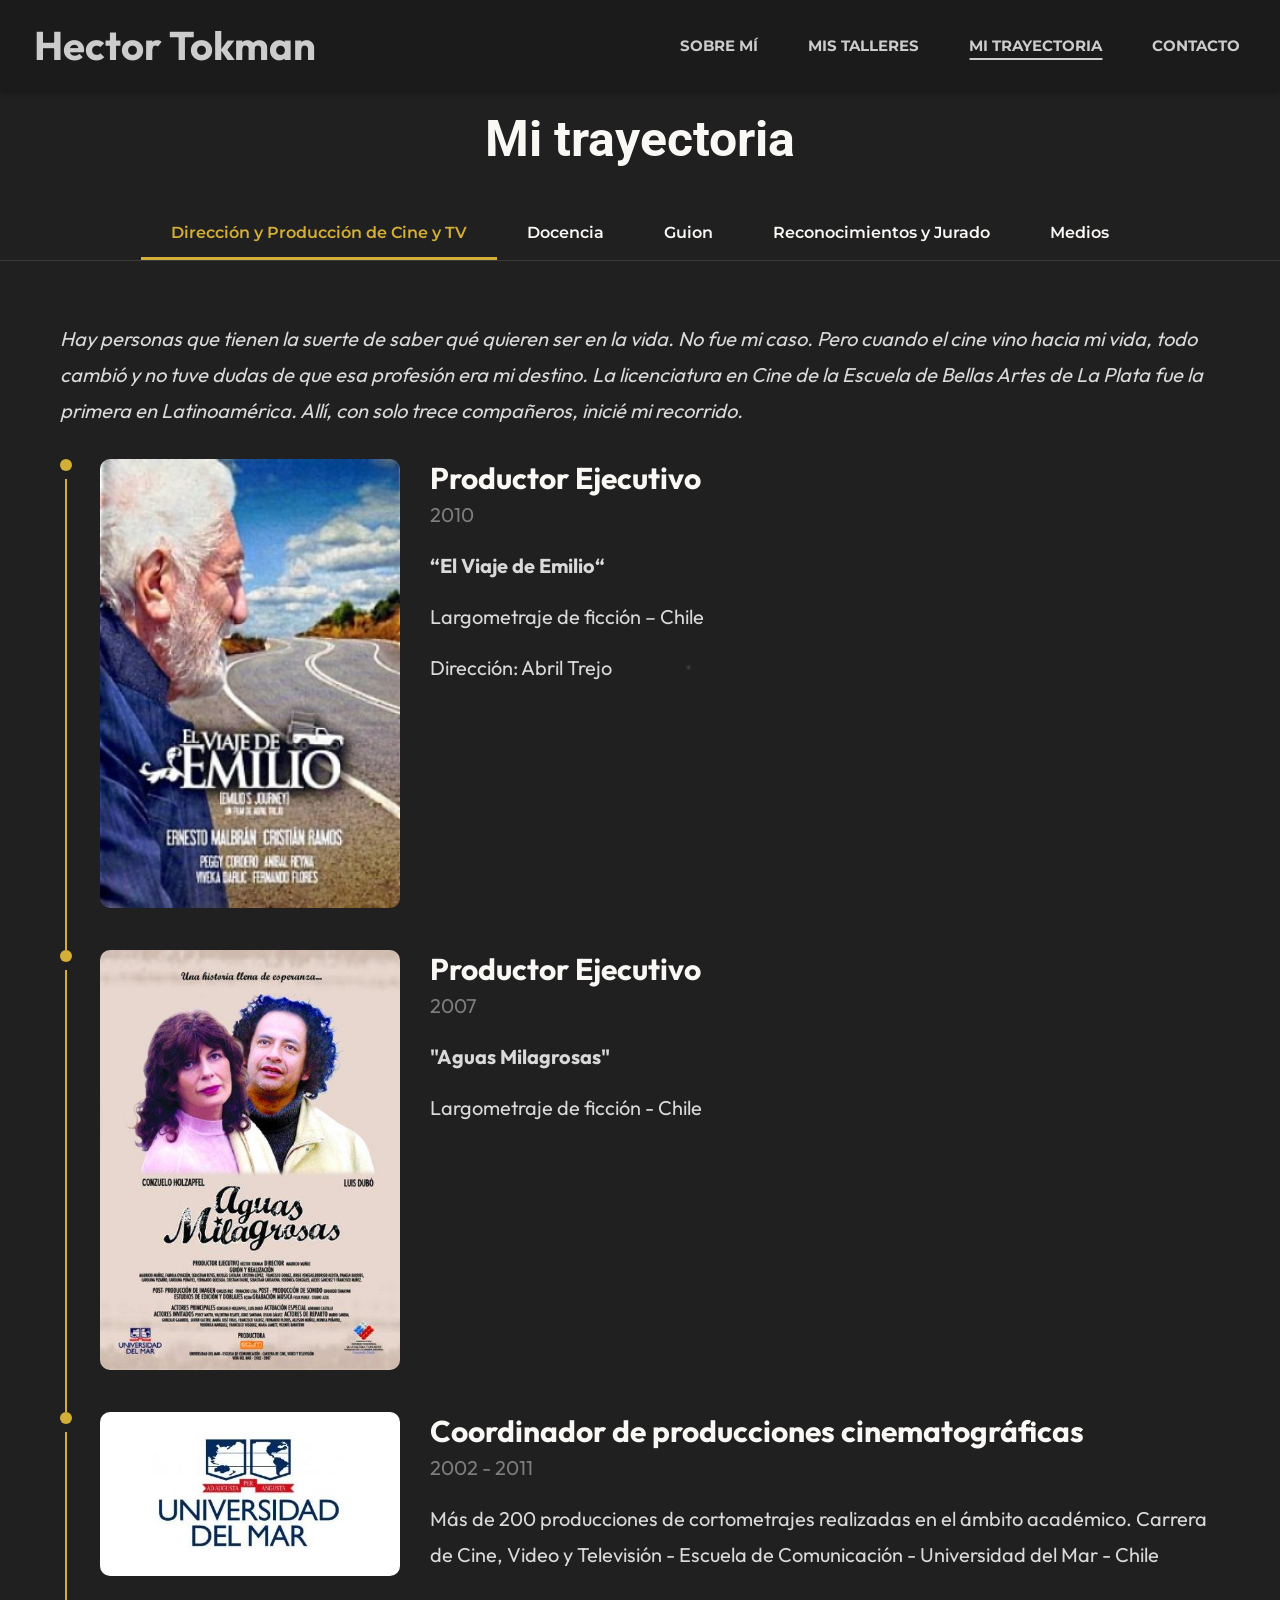
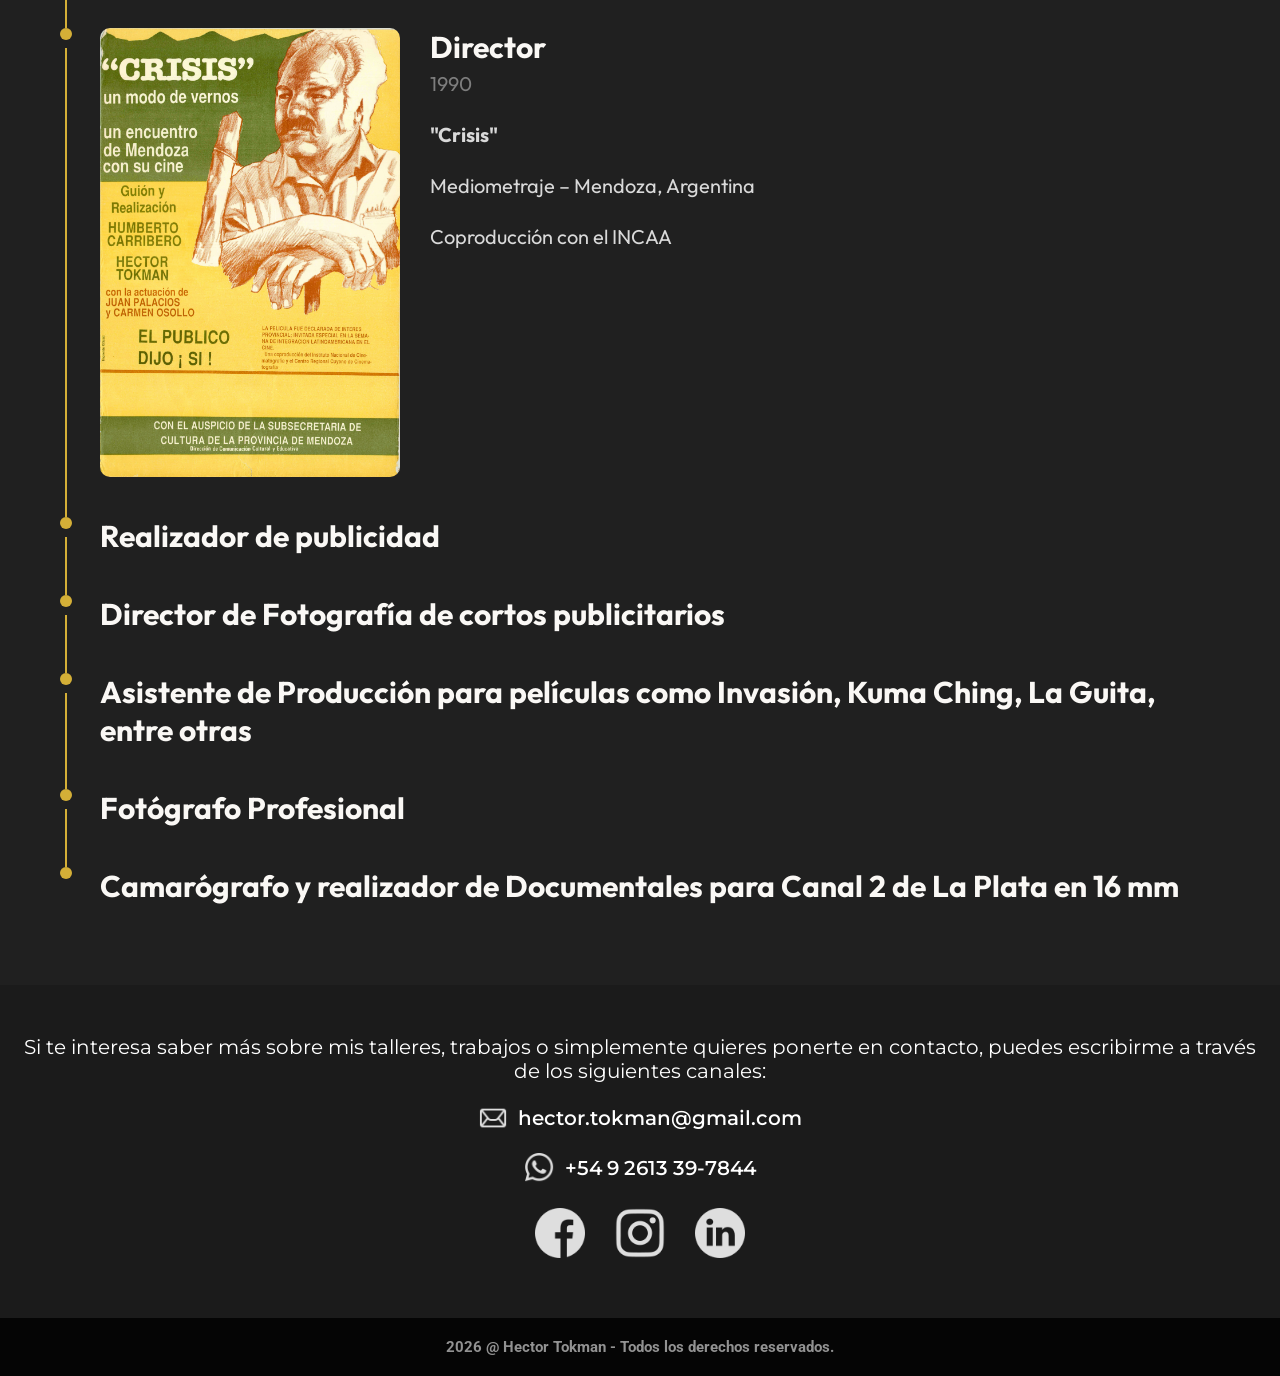
==== commit 8f694385: "correccion" ====
--- a/mistrabajos.html
+++ b/mistrabajos.html
@@ -371,7 +371,7 @@
                     <p><b>Festival Provincial de Cine Mirada Oeste ∙ Mendoza, Argentina</b></p>
                 </div>
                 <a href="https://www.godoycruz.gob.ar/mirada-oeste-hector-tokman-fue-distinguido-se-premiaron-los-ganadores-los-concursos/"
-                    target="_blank"><img src="./Instagram/TALLERES X INSTAGRAM/reconocimiento.jpg" alt="Reconocimiento: Pionero del Cine en Mendoza"></a>
+                    target="_blank"><img src="./Instagram/TALLERES X INSTAGRAM/homenaje.jpg" alt="Reconocimiento: Pionero del Cine en Mendoza"></a>
             </div>
 
             <div class="boxWork">
--- a/styles/style.css
+++ b/styles/style.css
@@ -228,13 +228,13 @@
     overflow: hidden;
     cursor: pointer;
     transition: transform 0.3s ease, box-shadow 0.3s ease;
-    /* sombra marcada: sobre el fondo oscuro una sombra suave no se nota */
-    box-shadow: 0 8px 20px rgba(0, 0, 0, 0.5);
+    /* sombra gris: sobre el fondo oscuro una sombra negra no se diferencia */
+    box-shadow: 0 6px 18px rgba(150, 150, 150, 0.25);
 }
 
 .caja:hover{
     transform: translateY(-15px);
-    box-shadow: 0 18px 30px rgba(0, 0, 0, 0.6);
+    box-shadow: 0 14px 28px rgba(150, 150, 150, 0.35);
 }
 
 .caja:hover .cajaTexto{
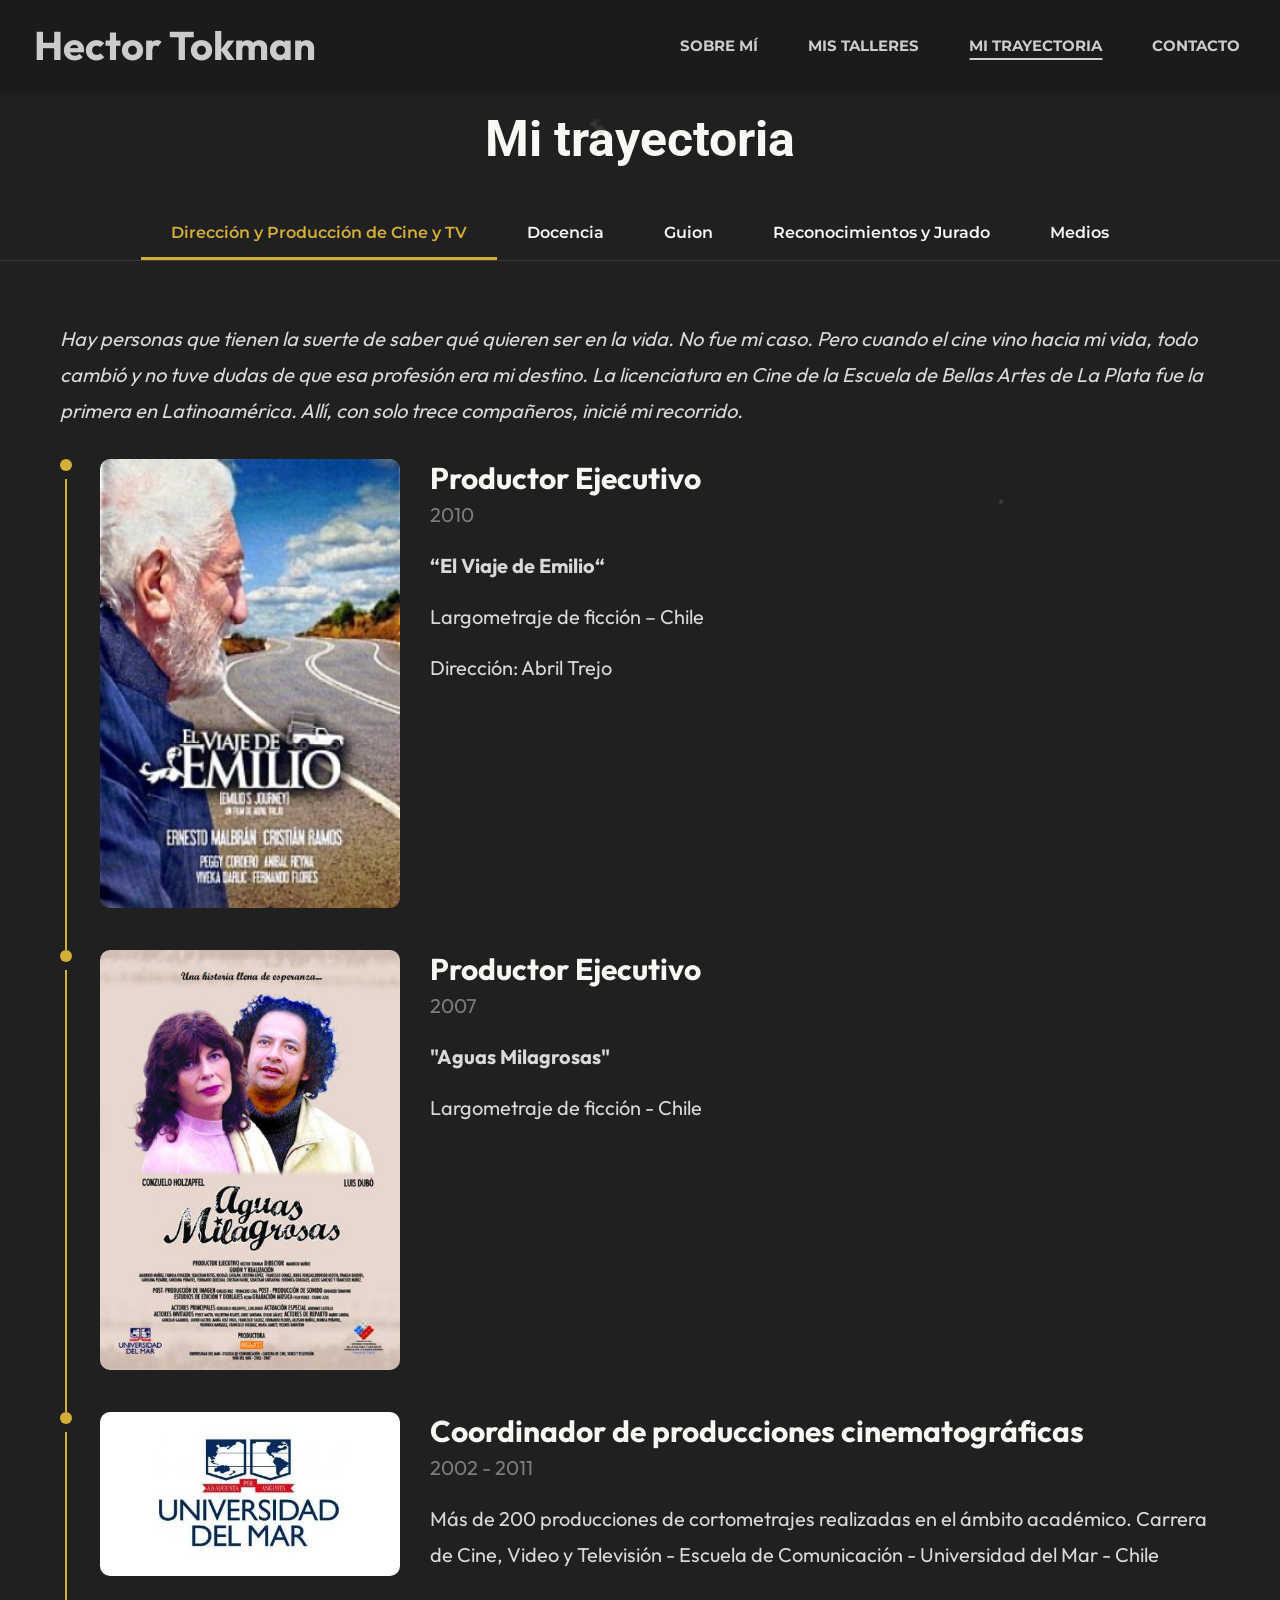
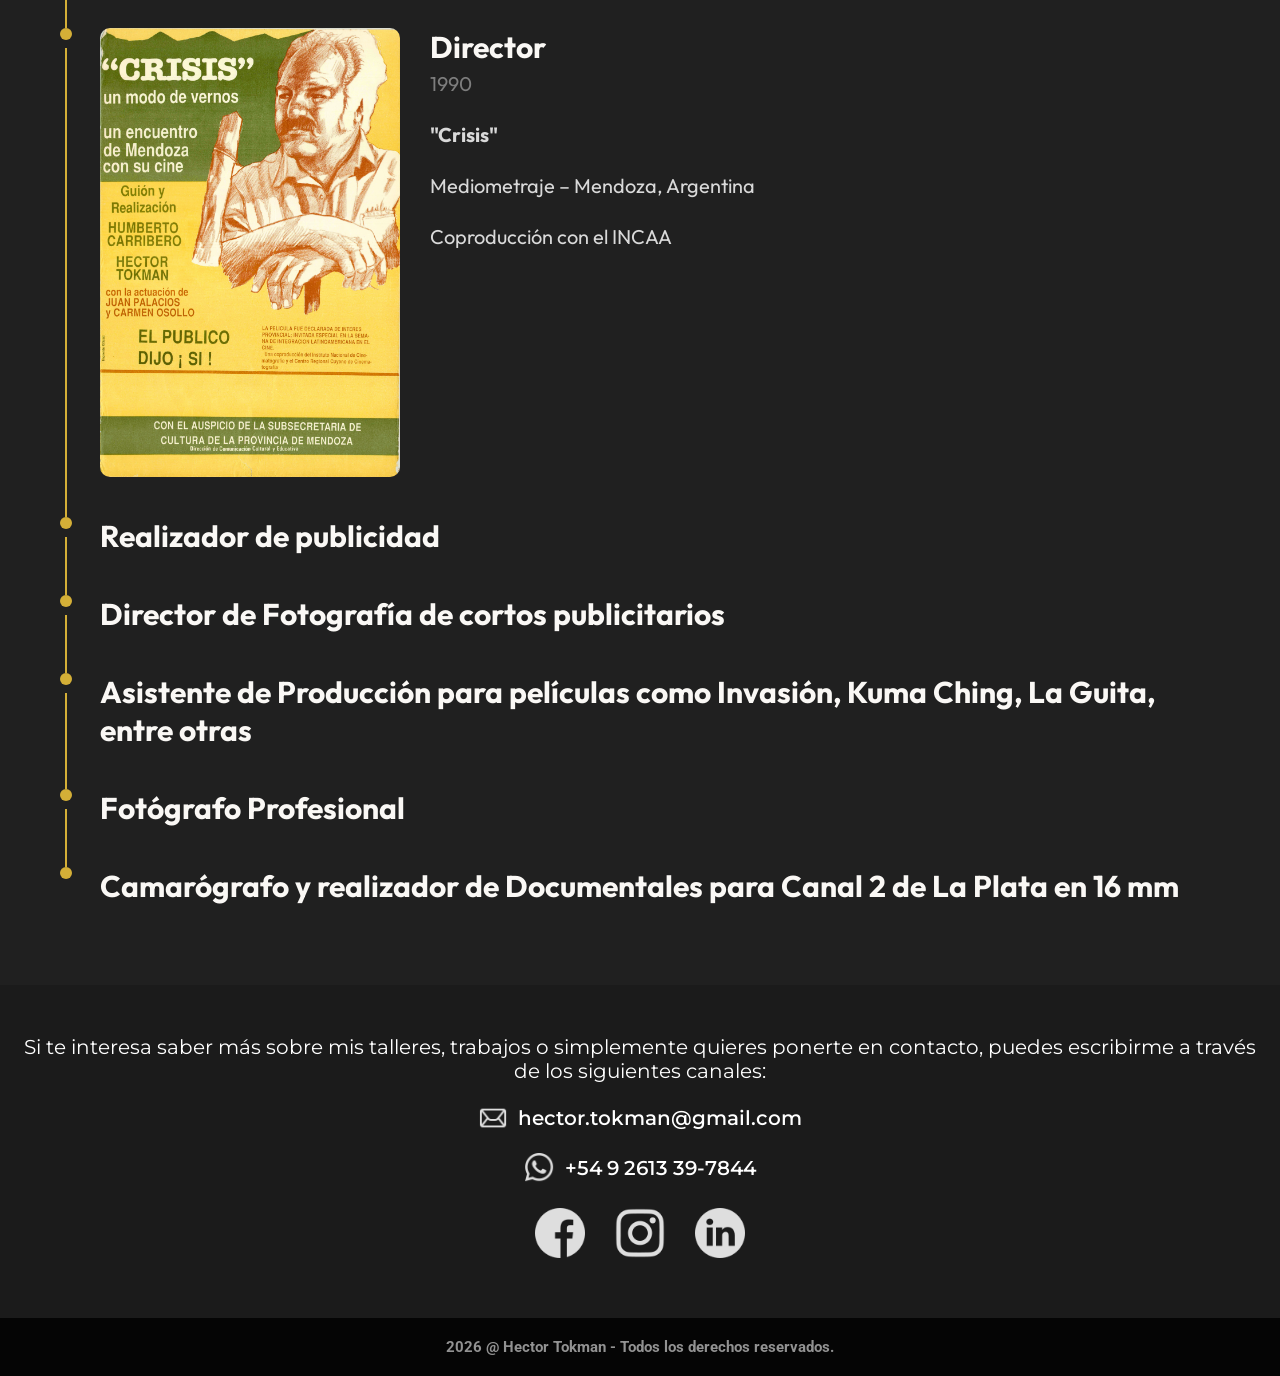
==== commit f1305e4b: "correccion" ====
--- a/mistrabajos.html
+++ b/mistrabajos.html
@@ -84,7 +84,8 @@
                     <p>Largometraje de ficción – Chile</p>
                     <p>Dirección: Abril Trejo</p>
                 </div>
-                <a href="https://cinechile.cl/pelicula/el-viaje-de-emilio/" target="_blank"><img src="./images/cine-elViajeDeEmilio.jpg" alt="Imagen del largometraje El Viaje de Emilio"></a>
+                <a href="https://cinechile.cl/pelicula/el-viaje-de-emilio/" target="_blank"><img
+                        src="./images/cine-elViajeDeEmilio.jpg" alt="Imagen del largometraje El Viaje de Emilio"></a>
             </div>
 
             <div class="boxWork">
@@ -94,7 +95,8 @@
                     <p><b>"Aguas Milagrosas"</b></p>
                     <p>Largometraje de ficción - Chile</p>
                 </div>
-                <a href="https://cinechile.cl/pelicula/aguas-milagrosas/" target="_blank"><img src="./images/cine-aguasMilagrosas.jpg" alt="Imagen del largometraje Aguas Milagrosas"></a>
+                <a href="https://cinechile.cl/pelicula/aguas-milagrosas/" target="_blank"><img
+                        src="./images/cine-aguasMilagrosas.jpg" alt="Imagen del largometraje Aguas Milagrosas"></a>
             </div>
 
             <div class="boxWork">
@@ -180,11 +182,10 @@
                         <li>Laboratorio de Escritura de guion y diseño de producción (2024-2026)</li>
                         <li>Escritura y producción de cine de bajo presupuesto (2014-2025)</li>
                         <li>Escritura de guion: aprender haciendo (2020-2023)</li>
-                        <li>Asistencia de dirección: aprender haciendo (2020)</li>
-                        <li>Realización: aprender haciendo (2020)</li>
                     </ul>
                 </div>
-                <a href="https://www.eictv.org/" target="_blank"><img src="./images/uni-EICTV.png" alt="Imagen de la Escuela Internacional de Cine y Televisión (EICTV)"></a>
+                <a href="https://www.eictv.org/" target="_blank"><img src="./images/uni-EICTV.png"
+                        alt="Imagen de la Escuela Internacional de Cine y Televisión (EICTV)"></a>
             </div>
 
             <div class="boxWork">
@@ -198,57 +199,12 @@
                     </ul>
                 </div>
                 <div class="masdeuna grilla2x2">
-                    <a href="https://www.unesco.org/es" target="_blank"><img src="./images/Flag_of_UNESCO.png" alt="Imagen de la UNESCO"></a>
+                    <a href="https://www.unesco.org/es" target="_blank"><img src="./images/Flag_of_UNESCO.png"
+                            alt="Imagen de la UNESCO"></a>
                     <img src="./images/programatranscultura.png" alt="Imagen del Programa Transcultura de la UNESCO">
                     <img src="./images/polocaribeno.png" alt="Imagen del Polo Caribeño de Formación Cultural">
                     <img src="./images/UE.png" alt="Imagen de la Unión Europea">
                 </div>
-            </div>
-
-            <div class="boxWork">
-                <div>
-                    <h3>Docente de talleres de cine y guion</h3>
-                    <p class="fecha">2014 - 2018</p>
-                    <p><b>Escuela Regional Cuyo de Cine y Video ∙ Mendoza, Argentina</b></p>
-                    <p>Talleres dictados:</p>
-                    <ul class="listaTalleres">
-                        <li>Escritura de guion</li>
-                        <li>Cómo convertir una idea en un cortometraje</li>
-                        <li>Escritura de guiones: de la idea al proyecto</li>
-                    </ul>
-                </div>
-                <a href="https://escueladecinemza.com.ar/web/" target="_blank"><img src="./images/uni-ERCCV.jpg" alt="Imagen de la Escuela Regional Cuyo de Cine y Video"></a>
-            </div>
-
-            <div class="boxWork">
-                <div>
-                    <h3>Docente de taller audiovisual</h3>
-                    <p class="fecha">2013</p>
-                    <p><b>Universidad del Tolima ∙ Ibagué, Colombia</b></p>
-                    <p>Taller dictado:</p>
-                    <ul class="listaTalleres">
-                        <li>Herramienta de producción y lenguaje audiovisual</li>
-                    </ul>
-                </div>
-                <a href="http://www.ut.edu.co/" target="_blank"><img src="./images/uni-UdeTolima.png" alt="Imagen de la Universidad del Tolima"></a>
-            </div>
-
-            <div class="boxWork">
-                <div>
-                    <h3>Tutor de proyectos de series documentales</h3>
-                    <p class="fecha">2012</p>
-                    <p><b>Instituto Nacional de Cine y Artes Audiovisuales (INCAA) ∙ Argentina</b></p>
-                </div>
-                <a href="https://www.incaa.gob.ar/" target="_blank"><img src="./images/Incaa.jpg" alt="Imagen del Instituto Nacional de Cine y Artes Audiovisuales"></a>
-            </div>
-
-            <div class="boxWork">
-                <div>
-                    <h3>Profesor de Realización Cinematográfica</h3>
-                    <p class="fecha">2012</p>
-                    <p><b>Universidad de Arte y Ciencias Sociales ∙ Santiago, Chile</b></p>
-                </div>
-                <img src="./images/arcis.png" alt="Imagen de la Universidad de Arte y Ciencias Sociales (ARCIS)">
             </div>
 
             <div class="boxWork">
@@ -260,10 +216,20 @@
                         <li>Profesor de Semiótica, Cine y Televisión (2012 - 2024)</li>
                         <li>Profesor de Producción (2012 - 2014)</li>
                         <li>Director del área de Extensión y Relaciones Institucionales </li>
-                        <li>Disertador  y evaluador  del Ingreso a la ERCCV</li>
+                        <li>Disertador y evaluador del Ingreso a la ERCCV</li>
                     </ul>
                 </div>
-                <a href="https://escueladecinemza.com.ar/web/" target="_blank"><img src="./images/uni-ERCCV.jpg" alt="Imagen de la Escuela Regional Cuyo de Cine y Video"></a>
+                <a href="https://escueladecinemza.com.ar/web/" target="_blank"><img src="./images/uni-ERCCV.jpg"
+                        alt="Imagen de la Escuela Regional Cuyo de Cine y Video"></a>
+            </div>
+
+            <div class="boxWork">
+                <div>
+                    <h3>Profesor de Realización Cinematográfica</h3>
+                    <p class="fecha">2012</p>
+                    <p><b>Universidad de Arte y Ciencias Sociales ∙ Santiago, Chile</b></p>
+                </div>
+                <img src="./images/arcis.png" alt="Imagen de la Universidad de Arte y Ciencias Sociales (ARCIS)">
             </div>
 
             <div class="boxWork">
@@ -275,8 +241,11 @@
                         <li>Docente de los módulos de Integración del plan de estudios correspondiente a 1º y 2º año,
                             que contempla todas las áreas del Lenguaje Audiovisual a los efectos de la formación de
                             Equipos de Rodaje (2002 - 2012)</li>
-                        <li>Par evaluador del Consejo Nacional de Acreditación , en el marco de las Carreras Audiovisuales (2010)</li>
-                        <li>Largometrajes finalizados, “Aguas Milagrosas“ y “El Viaje de Emilio” con diversos premios logrados es la culminación de un proceso pautado desde el Plan de Estudios (2008 - 2010)</li>
+                        <li>Par evaluador del Consejo Nacional de Acreditación , en el marco de las Carreras
+                            Audiovisuales (2010)</li>
+                        <li>Largometrajes finalizados, “Aguas Milagrosas“ y “El Viaje de Emilio” con diversos premios
+                            logrados es la culminación de un proceso pautado desde el Plan de Estudios (2008 - 2010)
+                        </li>
                     </ul>
                 </div>
                 <div class="masdeuna">
@@ -295,7 +264,8 @@
                         <li>Docente y coordinador de proyectos académicos (1990 - 1992)</li>
                     </ul>
                 </div>
-                <a href="https://escueladecinemza.com.ar/web/" target="_blank"><img src="./images/uni-ERCCV.jpg" alt="Imagen de la Escuela Regional Cuyo de Cine y Video"></a>
+                <a href="https://escueladecinemza.com.ar/web/" target="_blank"><img src="./images/uni-ERCCV.jpg"
+                        alt="Imagen de la Escuela Regional Cuyo de Cine y Video"></a>
             </div>
         </section>
 
@@ -308,45 +278,256 @@
                     propias historias. Así fue como descubrí el sentido de las ideas, su tratamiento en el marco de los
                     personajes con sus conflictos, las estructuras y esos finales que brotan de uno mismo.</p>
             </div>
-            <div class="boxWork">
-                <div>
-                    <h3>Guiones por encargo</h3>
-                    <ul class="listaTalleres">
-                        <li>“The Border Baby” - Serie de 2 temporadas de 10 capítulos c/u (2026)</li>
-                        <li>“El Chulabita somnoliento” - largometraje</li>
-                        <li>“El Hipopotamo de Guayas“ - largometraje </li>
-                        <li>“Habemus Papa“ - largometraje</li>
-                    </ul>
-                </div>
-                <a href="https://www.youtube.com/watch?v=tbBUboH0p3g" target="_blank"><img src="./images/cine-theBorderBaby.jpg.jpeg" alt="Imagen de la serie The Border Baby"></a>
-            </div>
-
-            <div class="boxWork">
-                <div>
-                    <h3>Guiones propios</h3>
-                    <ul class="listaTalleres">
-                        <li>“El equilibrista“ (largometraje)</li>
-                        <li>“El Ciclista“ (serie de 8 capítulos)</li>
-                        <li>“Juan Cruz“ (largometraje)</li>
-                        <li>“La noche del Lobo“ (largometraje)</li>
-                    </ul>
-                </div>
-            </div>
-
-            <div class="boxWork">
-                <div>
-                    <h3>Script Doctor</h3>
-                    <ul class="listaTalleres">
-                        <li>“El Pacto“ - cortometraje</li>
-                        <li>“La Ruta de la Fortuna“ - cortometraje</li>
-                        <li>“Garabato“ - cortometraje</li>
-                        <li>“Pase lo que pase“ - largometraje</li>
-                        <li>“Ida y Vuelta“ - largometraje</li>
-                        <li>“El dia de la virgen“ - largometraje</li>
-                        <li>“El Muro“ - largometraje </li>
-                        <li>“Sun Sone“ - largometraje </li>
-                        <li>“First Generation“ - largometraje</li>
-                    </ul>
+
+            <!-- Guiones propios -->
+            <h3 class="subtituloGuion">Guiones propios</h3>
+
+            <div class="boxWork">
+                <div>
+                    <h3>“El equilibrista”</h3>
+                    <p class="fecha">Largometraje</p>
+                    <p>Cuando un honesto y rutinario gerente bancario sufre el secuestro extorsivo de su esposa para ejecutar un desfalco millonario desde su propia terminal, decide ocultar el delito e investigar por su cuenta para limpiar su nombre; pero a medida que destapa una red de corrupción política, mediática y sindical, abandona su ética original para pactar con los verdaderos culpables y ocupar la cima del poder, perdiendo en el camino a su familia.</p>
+                </div>
+            </div>
+
+            <div class="boxWork">
+                <div>
+                    <h3>“El ciclista”</h3>
+                    <p class="fecha">Serie de 8 capítulos</p>
+                    <p>Tras sufrir un traumatismo cerebral que lo deja en estado vegetativo en terapia intensiva, Manuel (24) emprende un viaje interior desde el silencio de su cuerpo inmóvil mientras su madre lucha por sostenerlo con vida, obligándolo a confrontar los fantasmas y tristezas de su pasado para decidir si existe una luz hacia la cual regresar.</p>
+                </div>
+            </div>
+
+            <div class="boxWork">
+                <div>
+                    <h3>“Juan Cruz”</h3>
+                    <p class="fecha">Largometraje</p>
+                    <p>Un adolescente que nació con sus manos contraídas y dificultad para caminar sueña con convertirse en artista tatuador; cuando en las vacaciones de invierno conoce a una chica con la que nace una fascinación mutua, decide desafiar sus propios límites físicos y sociales para hacer realidad su vocación.</p>
+                </div>
+            </div>
+
+            <div class="boxWork">
+                <div>
+                    <h3>“La noche del lobo”</h3>
+                    <p class="fecha">Largometraje</p>
+                    <p>En la Mendoza de mediados de los años 70, cuando el diario vespertino El Andino desata una psicosis colectiva con sus crónicas diarias sobre seres sobrenaturales que acechan la ciudad, un periodista local envuelto en la cobertura descubre que detrás del miedo popular se esconde una amenaza mucho más real y peligrosa.</p>
+                </div>
+            </div>
+
+            <!-- Guiones por encargo -->
+            <h3 class="subtituloGuion">Guiones por encargo</h3>
+
+            <div class="boxWork">
+                <div>
+                    <h3>“The Border Baby”</h3>
+                    <p class="fecha">Serie de 2 temporadas de 10 capítulos c/u (2026)</p>
+                    <p>En una ciudad de Estados Unidos, diferentes historias enlazadas por el destino, en el marco del crimen organizado, las relaciones familiares y sus vínculos con el Estado, hacen emerger la ruta de los ilegales y los macabros negocios en torno a la subrogación de vientres.</p>
+                </div>
+                <a href="https://www.youtube.com/watch?v=tbBUboH0p3g" target="_blank"><img
+                        src="./images/cine-theBorderBaby.jpg.jpeg" alt="Imagen de la serie The Border Baby"></a>
+            </div>
+
+            <div class="boxWork">
+                <div>
+                    <h3>“The Border Baby”</h3>
+                    <p class="fecha">Largometraje</p>
+                    <p>En una ciudad de Estados Unidos, una pareja vive el drama de no poder tener hijos. Ante el conflicto entre la adopción, el alquiler de vientres o la resignación, acuden a una agencia especializada en gestación subrogada que ofrece los servicios de una muchacha mexicana indocumentada, desencadenando consecuencias que revelan oscuros secretos y conducen a una tragedia enlazada con el crimen organizado.</p>
+                </div>
+            </div>
+
+            <div class="boxWork">
+                <div>
+                    <h3>“The Border Baby 2”</h3>
+                    <p class="fecha">Largometraje</p>
+                    <p>Una viuda y una podcaster cruzan Estados Unidos “fuera del radar” para rescatar en México al bebé subrogado que ella había gestado junto a su esposo asesinado, destapando así una red de tráfico de órganos y armas liderada por un poderoso político.</p>
+                </div>
+            </div>
+
+            <div class="boxWork">
+                <div>
+                    <h3>“El chulavita somnoliento”</h3>
+                    <p class="fecha">Largometraje</p>
+                    <p>Un implacable líder “chulavita” paramilitar ultraconservador resucita por error en la violenta Bogotá del año 1989, donde es acogido por recicladores de izquierda y debe confrontar los fantasmas de su pasado mientras su propio hijo lidera ahora la nueva ola paramilitar.</p>
+                </div>
+            </div>
+
+            <div class="boxWork">
+                <div>
+                    <h3>“El hipopótamo de Guayas”</h3>
+                    <p class="fecha">Largometraje</p>
+                    <p>En el Guayaquil de 1938, un obstinado constructor e inventor ecuatoriano desafía la burla popular y el abandono estatal para diseñar, financiar, construir y tripular el primer submarino de Latinoamérica, arriesgando su vida en las peligrosas aguas del río Guayas.</p>
+                </div>
+            </div>
+
+            <div class="boxWork">
+                <div>
+                    <h3>“Habemus Papa”</h3>
+                    <p class="fecha">Largometraje</p>
+                    <p>En la Colombia de 1939, un exseminarista y dentista del pueblo, convencido de tener un llamado divino, transforma su consultorio en un “Vaticano” y se autoproclama Papa, desatando la furia del clero local mientras reparte el oro de los dientes extraídos entre los pobres.</p>
+                </div>
+            </div>
+
+            <div class="boxWork">
+                <div>
+                    <h3>“Música es”</h3>
+                    <p class="fecha">Largometraje ∙ Biopic de la cantante Martha Heredia</p>
+                    <p>Tras conquistar los escenarios internacionales con un talento descomunal, una joven promesa musical queda atrapada entre el control asfixiante de su entorno y las garras del mundo del narcotráfico, encontrando en una celda de prisión el único lugar donde reconstruir su verdad.</p>
+                </div>
+            </div>
+
+            <!-- Co-guionista -->
+            <h3 class="subtituloGuion">Co-guionista</h3>
+
+            <div class="boxWork">
+                <div>
+                    <h3>“El pacto”</h3>
+                    <p class="fecha">Largometraje ∙ Con Norma López</p>
+                    <p>Cuando la Muerte se presenta para llevársela en dos días, una anciana coqueta y rebelde la invita a tomar vino y a pasear por la montaña para enseñarle el valor de estar viva. Tras ganarse una prórroga vital, deberá escapar del manicomio en el que intentan encerrarla su codicioso hijo y su nuera, defendiendo su casa y convirtiéndola en un jardín de infantes mientras sus verdugos envejecen en el geriátrico que planearon para ella.</p>
+                </div>
+            </div>
+
+            <div class="boxWork">
+                <div>
+                    <h3>“La ruta de la fortuna”</h3>
+                    <p class="fecha">Largometraje ∙ Con Norma López</p>
+                    <p>Cuando un veterano director de orquesta de 85 años al que buscan jubilar recibe una orden de expropiación para demoler la casa de su infancia y un viejo naranjo que guarda la memoria de su difunta esposa —para abrir paso a una autopista hacia un casino—, regresa a su pueblo a bordo de una casa rodante y, tras ser derrotado en la justicia por un intendente corrupto, convoca a los vecinos y a su orquesta alrededor del árbol para enfrentar las topadoras a pura música.</p>
+                </div>
+            </div>
+
+            <div class="boxWork">
+                <div>
+                    <h3>“Garabato”</h3>
+                    <p class="fecha">Largometraje ∙ Con Norma López</p>
+                    <p>Harto de las humillaciones de su tiránico jefe, un gris empleado de un cementerio renuncia para escribir una novela, pero pronto termina desalojado, sin manuscrito y viviendo bajo un puente. Allí, sus propios personajes de ficción cobran vida para exigirle un mejor argumento, obligándolo a pactar con su antiguo jefe para terminar el libro y descubrir, tras perder un certamen literario, que la verdadera libertad reside en el acto de crear.</p>
+                </div>
+            </div>
+
+            <div class="boxWork">
+                <div>
+                    <h3>“El día de la Virgen”</h3>
+                    <p class="fecha">Largometraje ∙ Con Sonia Expósito</p>
+                    <p>En un pequeño pueblo andaluz, una madre se enfrenta a la comunidad cuando queda libre el violador de su hija.</p>
+                </div>
+            </div>
+
+            <div class="boxWork">
+                <div>
+                    <h3>“F App”</h3>
+                    <p class="fecha">Largometraje ∙ Con Sonia Expósito</p>
+                    <p>En un Madrid caótico e injusto, un psicólogo en plena ruptura familiar investiga la desaparición de su mujer dentro de una organización de familias ficticias.</p>
+                </div>
+            </div>
+
+            <div class="boxWork">
+                <div>
+                    <h3>“Adán y Eva”</h3>
+                    <p class="fecha">Largometraje ∙ Con Louis Setton</p>
+                    <p>En una ciudad distópica vigilada por la IA, un limpiacristales mudo huye al desierto tras un terremoto y descubre el amor junto a una pintora que despierta su memoria; pero al ser capturado y devuelto a su andamio previo a la catástrofe, deberá romper su silencio para salvarla antes del derrumbe.</p>
+                </div>
+            </div>
+
+            <div class="boxWork">
+                <div>
+                    <h3>“Ernesto”</h3>
+                    <p class="fecha">Largometraje ∙ Con Louis Setton</p>
+                    <p>Tras años de guerra y cárcel, un experto en explosivos de las FARC intenta reconstruir su vida en una Bogotá hostil mientras rastrea a su pareja desaparecida y a un hijo que nunca conoció.</p>
+                </div>
+            </div>
+
+            <div class="boxWork">
+                <div>
+                    <h3>“Garden City”</h3>
+                    <p class="fecha">Largometraje ∙ Con Louis Setton</p>
+                    <p>Un anciano judío en El Cairo, enfrentado a la inminente demolición del cementerio donde yacen sus padres, debe reconectarse con su hermano ortodoxo de Colombia y su joven nieta rebelde para una última y desesperada lucha por preservar la memoria familiar contra el implacable avance del progreso.</p>
+                </div>
+            </div>
+
+            <div class="boxWork">
+                <div>
+                    <h3>“Y se hizo la luz”</h3>
+                    <p class="fecha">Largometraje ∙ Con Louis Setton</p>
+                    <p>En 1920, un joven maestro parisino da sus primeras clases en un pequeño pueblo de Bretaña. Cuando sus principios republicanos chocan con la cultura local, un niño no vidente fuera de lo común le abre los ojos ante sus propias ataduras.</p>
+                </div>
+            </div>
+
+            <div class="boxWork">
+                <div>
+                    <h3>“La memoria en latas”</h3>
+                    <p class="fecha">Largometraje ∙ Con Louis Setton</p>
+                    <p>En la monótona rutina de un geriátrico parisino, un anciano sudanés con Alzheimer lucha por reconstruir su identidad cuando unas viejas latas de cine guardan recuerdos cruciales de su pasado en guerra y se convierten en su única esperanza para vencer al olvido.</p>
+                </div>
+            </div>
+
+            <div class="boxWork">
+                <div>
+                    <h3>“Tres mujeres”</h3>
+                    <p class="fecha">Largometraje ∙ Con Louis Setton</p>
+                    <p>Una joven subestimada en su trabajo de continuista en la industria del cine y nieta de una abuela cineasta hereda un guion inconcluso sobre la amistad de tres mujeres en la Marsella de los años 60. Al rastrear a la única sobreviviente para tratar de escribir ese final, destapa un secreto culposo de la guerra de Argelia que la obliga a reclamar su propia voz y filmar su película.</p>
+                </div>
+            </div>
+
+            <div class="boxWork">
+                <div>
+                    <h3>“Los abedules de Beryoza”</h3>
+                    <p class="fecha">Largometraje ∙ Con Anastasia Nathalie Oleinik</p>
+                    <p>En un pueblo campesino de Ucrania a comienzos de los años 30, un niño encuentra refugio en un bosque de abedules mientras el mundo de su familia desaparece con la llegada de la colectivización.</p>
+                </div>
+            </div>
+
+            <div class="boxWork">
+                <div>
+                    <h3>“La nota”</h3>
+                    <p class="fecha">Largometraje ∙ Con Vanessa Castellanos</p>
+                    <p>Para escalar en un noticiero sensacionalista de la Ciudad de México, una productora traiciona en vivo la confianza de las trabajadoras sexuales de un refugio. Tras recibir una golpiza, caer en coma y ser desechada por el canal, la muerte de la líder a la que expuso la lleva a dejar el periodismo para sumarse a la protesta en las calles.</p>
+                </div>
+            </div>
+
+            <div class="boxWork">
+                <div>
+                    <h3>“Pajarito”</h3>
+                    <p class="fecha">Largometraje ∙ Con Sol Capasso</p>
+                    <p>Una niña de seis años viaja con sus padres desde Italia a la Argentina para pasar las navidades con su familia paterna, enfrentándose a las tensiones de una familia disfuncional y las dificultades económicas. A través de su mirada inocente descubrirá secretos ocultos y las complejas dinámicas de los adultos, encontrando el coraje necesario para empezar a comprender su propia identidad.</p>
+                </div>
+            </div>
+
+            <div class="boxWork">
+                <div>
+                    <h3>“Hispania”</h3>
+                    <p class="fecha">Largometraje ∙ Con Gabriel Cabra</p>
+                    <p>Mientras un agricultor se sumerge en el sueño de recuperar su identidad, su solitario vecino se convierte en el brazo ejecutor de ese deseo cuando una inundación arrastra hasta la puerta un ataúd anónimo, un hallazgo que lo obliga a limpiar los restos del hombre que ambos comparten y a descifrar el origen de un cuadro oculto entre los huesos.</p>
+                </div>
+            </div>
+
+            <div class="boxWork">
+                <div>
+                    <h3>“First Generation”</h3>
+                    <p class="fecha">Largometraje ∙ Con Azael Bueno</p>
+                    <p>Atrapado entre la promesa del sueño americano y la deportación de su madre a México por indocumentada, un joven de primera generación abandona su beca universitaria para trabajar en la construcción y pagarle un cruce ilegal por el desierto; pero tras un desenlace trágico en la frontera, deberá superar el duelo y la culpa para reclamar el lugar en el mundo por el que ella dio su vida.</p>
+                </div>
+            </div>
+
+            <div class="boxWork">
+                <div>
+                    <h3>“Perro azul”</h3>
+                    <p class="fecha">Largometraje ∙ Con Luis Armando Sosa Gil</p>
+                    <p>Mientras el matrimonio de sus padres se desmorona en silencio y la violencia patrulla las calles de su pueblo, Iván, un niño de diez años que percibe el mundo con otros colores, comienza a experimentar una atracción prohibida hacia los muchachos mayores y a sospechar que su padre carga con el mismo secreto.</p>
+                </div>
+            </div>
+
+            <div class="boxWork">
+                <div>
+                    <h3>“Motores nocturnos”</h3>
+                    <p class="fecha">Largometraje ∙ Con Luis Armando Sosa Gil</p>
+                    <p>En el puerto industrial y violento de Lázaro Cárdenas, un adolescente solitario obsesionado con reparar la moto de su padre ausente comienza a experimentar una atracción prohibida hacia su mejor amigo, mientras lucha por resistirse a los planes de su madre controladora, quien pretende desarraigarlo hacia Estados Unidos mediante trámites fraudulentos.</p>
+                </div>
+            </div>
+
+            <!-- Asesorias -->
+            <h3 class="subtituloGuion">Asesorías</h3>
+
+            <div class="boxWork">
+                <div>
+                    <p>A lo largo de más de tres décadas de docencia y consultoría internacional —en instituciones como la EICTV (Cuba), la Escuela de Cine de Mendoza y laboratorios independientes— he acompañado el desarrollo de más de un centenar de largometrajes y series de ficción y documental en toda Iberoamérica.</p>
                 </div>
             </div>
         </section>
@@ -356,22 +537,20 @@
         <section id="reconocimientos" class="trabajo-seccion">
             <div class="boxWork">
                 <div>
-                    <h3>Homenaje a la trayectoria</h3>
+                    <a href="https://www.elmostrador.cl/cultura/2023/11/07/festival-internacional-de-cine-recobrado-cerro-en-el-parque-cultural-de-valparaiso/"
+                    target="_blank"><h3>Homenaje a la trayectoria</h3></a>
                     <p class="fecha">2023</p>
                     <p><b>Festival Internacional de Cine Recobrado ∙ Valparaíso, Chile</b></p>
                 </div>
-                <a href="https://www.elmostrador.cl/cultura/2023/11/07/festival-internacional-de-cine-recobrado-cerro-en-el-parque-cultural-de-valparaiso/"
-                    target="_blank"><img src="./Instagram/TALLERES X INSTAGRAM/homenaje.jpg" alt="Homenaje a la trayectoria"></a>
-            </div>
-
-            <div class="boxWork">
-                <div>
-                    <h3>Reconocimiento: Pionero del Cine en Mendoza</h3>
+            </div>
+
+            <div class="boxWork">
+                <div>
+                    <a href="https://www.godoycruz.gob.ar/mirada-oeste-hector-tokman-fue-distinguido-se-premiaron-los-ganadores-los-concursos/"
+                    target="_blank"><h3>Reconocimiento: Pionero del Cine en Mendoza</h3></a>
                     <p class="fecha">2019</p>
                     <p><b>Festival Provincial de Cine Mirada Oeste ∙ Mendoza, Argentina</b></p>
                 </div>
-                <a href="https://www.godoycruz.gob.ar/mirada-oeste-hector-tokman-fue-distinguido-se-premiaron-los-ganadores-los-concursos/"
-                    target="_blank"><img src="./Instagram/TALLERES X INSTAGRAM/homenaje.jpg" alt="Reconocimiento: Pionero del Cine en Mendoza"></a>
             </div>
 
             <div class="boxWork">
@@ -450,7 +629,8 @@
                 <div>
                     <h3>Presidente del jurado</h3>
                     <p class="fecha">2013</p>
-                    <p><b>VIII Festival de Cine Provincia 2013, Concurso Nacional de Cortometrajes de Ficción ∙ Colombia</b></p>
+                    <p><b>VIII Festival de Cine Provincia 2013, Concurso Nacional de Cortometrajes de Ficción ∙
+                            Colombia</b></p>
                 </div>
             </div>
 
@@ -458,7 +638,8 @@
                 <div>
                     <h3>Invitado especial</h3>
                     <p class="fecha">16 al 27 de septiembre de 2013</p>
-                    <p><b>Taller "Herramientas de producción y lenguaje audiovisual", Universidad del Tolima, Semana de la Comunicación ∙ Colombia</b></p>
+                    <p><b>Taller "Herramientas de producción y lenguaje audiovisual", Universidad del Tolima, Semana de
+                            la Comunicación ∙ Colombia</b></p>
                 </div>
             </div>
 
--- a/styles/style.css
+++ b/styles/style.css
@@ -639,6 +639,21 @@
     margin-bottom: 30px;
 }
 
+/* Subtitulos que agrupan los guiones (Guiones propios, Por encargo, Co-guionista, Asesorias) */
+.subtituloGuion{
+    font-family: "Outfit", sans-serif;
+    font-size: 3.4rem;
+    color: #D4AF37;
+    margin: 60px 0 30px;
+    padding-bottom: 10px;
+    border-bottom: 1px solid #3a3a3a;
+}
+
+/* La linea de tiempo se corta al final de cada grupo, antes del subtitulo siguiente */
+.boxWork:has(+ .subtituloGuion)::after{
+    display: none;
+}
+
 
 .boxWork{
     position: relative;
@@ -750,6 +765,18 @@
     color: #FAF8F5;
     font-size: 3rem;
     font-family: "Outfit", sans-serif;
+}
+
+/* Titulos que son links (ej: Reconocimientos): subrayados para que se note que se pueden tocar */
+.boxWork a h3{
+    text-decoration: underline;
+    text-decoration-thickness: 2px;
+    text-underline-offset: 6px;
+    transition: color 0.3s ease;
+}
+
+.boxWork a:hover h3{
+    color: #D4AF37;
 }
 
 @keyframes fadeIn{
@@ -989,6 +1016,11 @@
         font-size: 2.2rem;
     }
 
+    .subtituloGuion{
+        font-size: 2.6rem;
+        margin-top: 40px;
+    }
+
     .trabajo-seccion p{
         font-size: 1.6rem;
     }
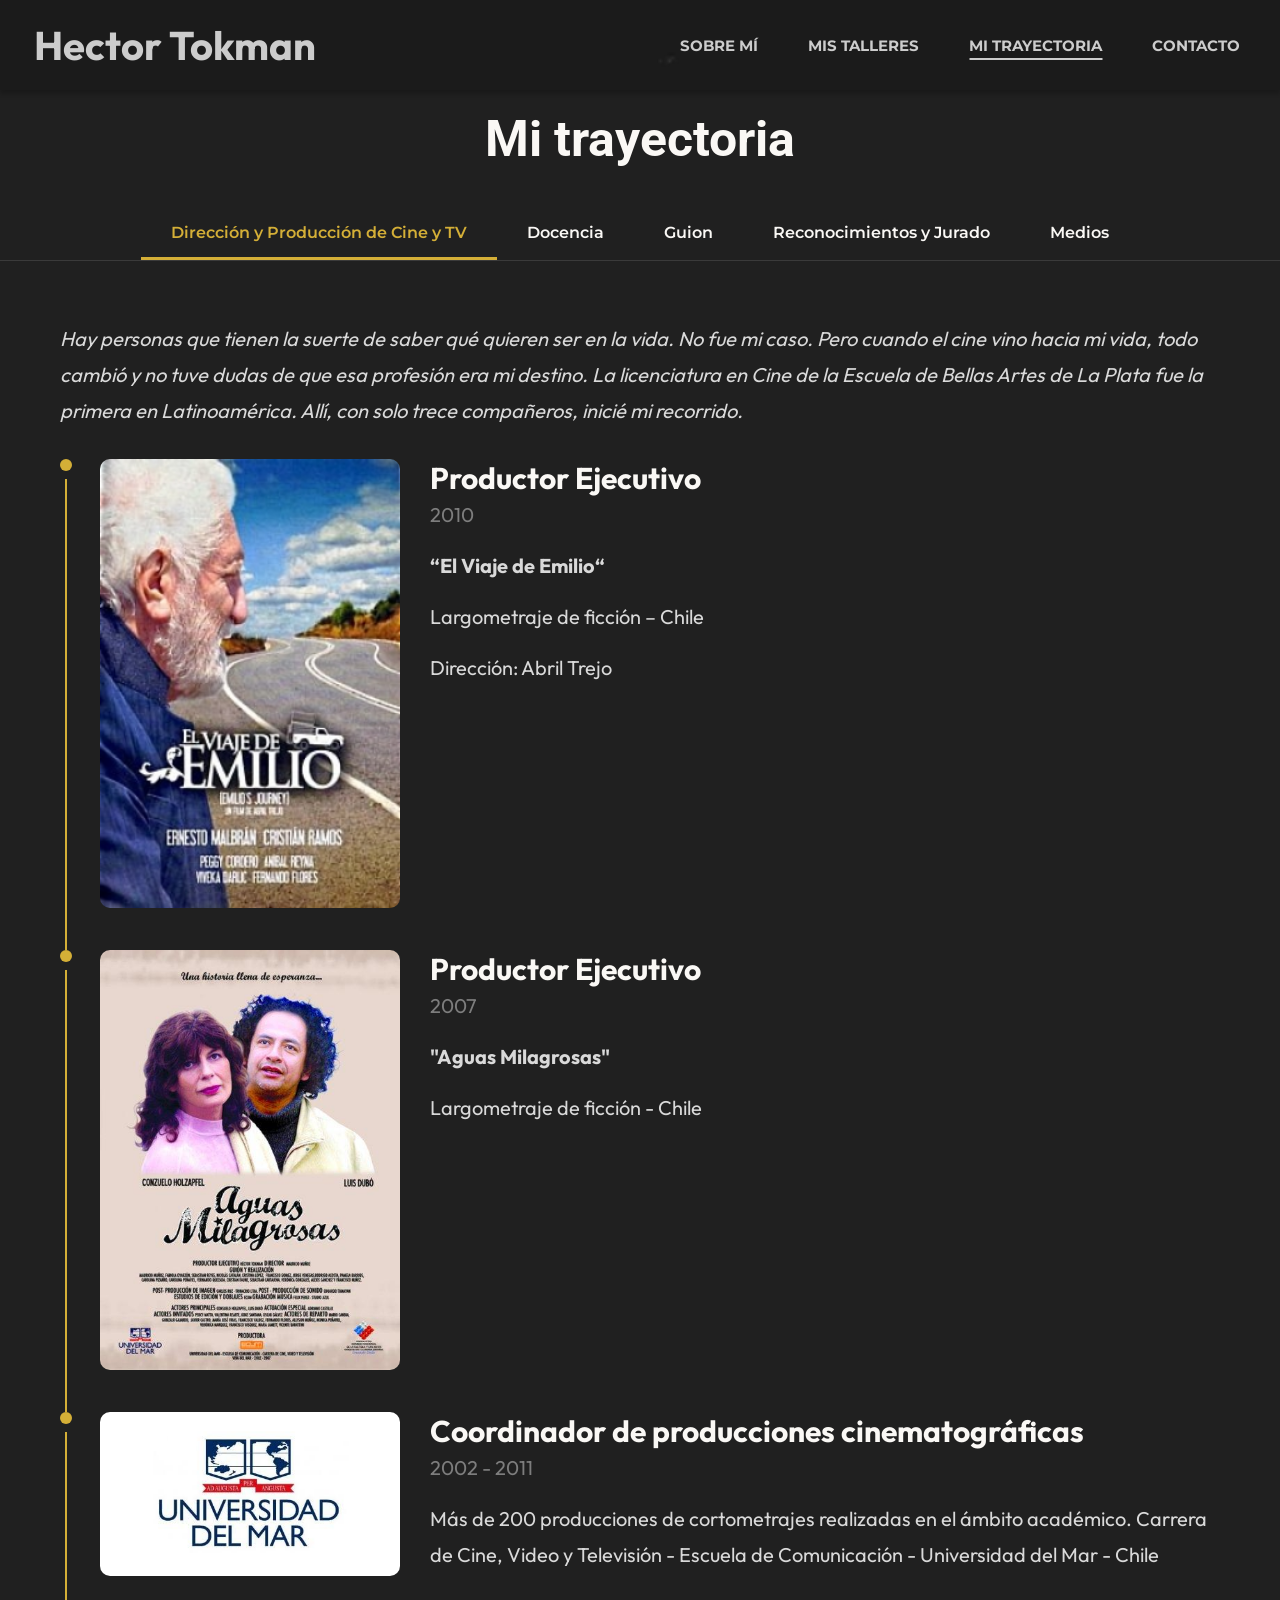
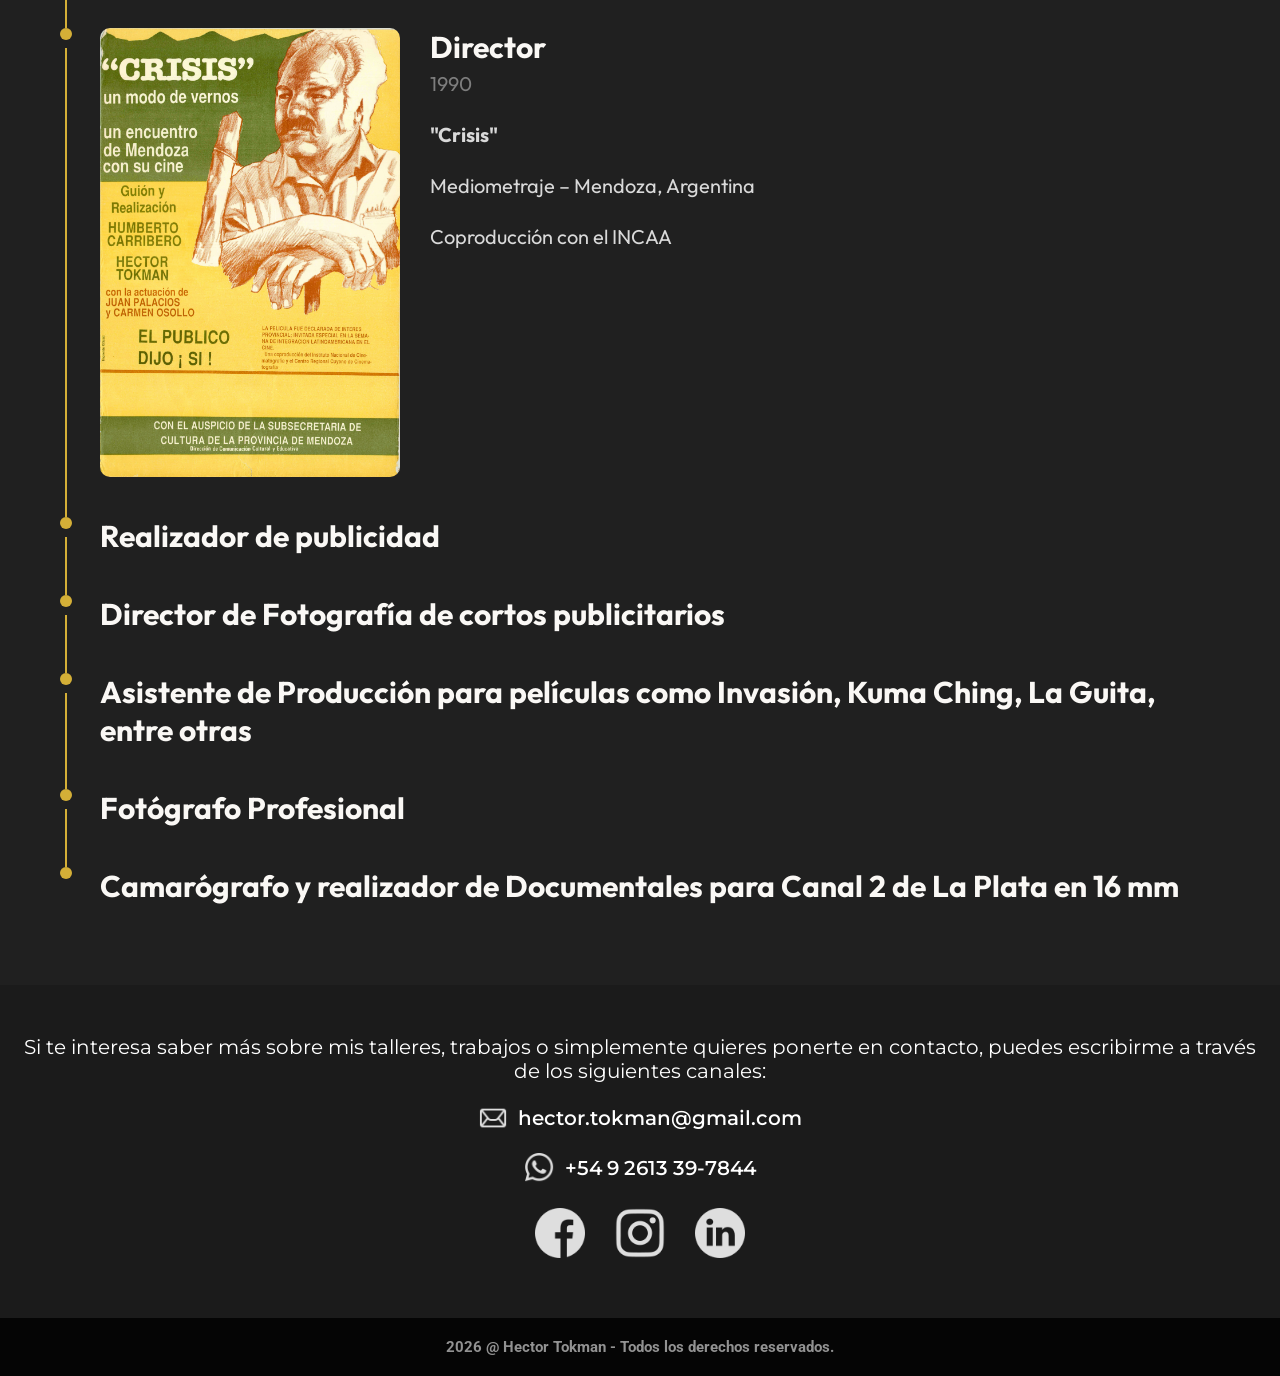
==== commit 0268d879: "correccion" ====
--- a/mistrabajos.html
+++ b/mistrabajos.html
@@ -296,11 +296,12 @@
                     <p class="fecha">Serie de 8 capítulos</p>
                     <p>Tras sufrir un traumatismo cerebral que lo deja en estado vegetativo en terapia intensiva, Manuel (24) emprende un viaje interior desde el silencio de su cuerpo inmóvil mientras su madre lucha por sostenerlo con vida, obligándolo a confrontar los fantasmas y tristezas de su pasado para decidir si existe una luz hacia la cual regresar.</p>
                 </div>
-            </div>
-
-            <div class="boxWork">
-                <div>
-                    <h3>“Juan Cruz”</h3>
+                <img src="./images/elciclista.jpeg" alt="Imagen de la serie El ciclista">
+            </div>
+
+            <div class="boxWork">
+                <div>
+                    <a href="./images/juancruz.mp4" target="_blank"><h3>“Juan Cruz”</h3></a>
                     <p class="fecha">Largometraje</p>
                     <p>Un adolescente que nació con sus manos contraídas y dificultad para caminar sueña con convertirse en artista tatuador; cuando en las vacaciones de invierno conoce a una chica con la que nace una fascinación mutua, decide desafiar sus propios límites físicos y sociales para hacer realidad su vocación.</p>
                 </div>
@@ -369,7 +370,9 @@
 
             <div class="boxWork">
                 <div>
-                    <h3>“Música es”</h3>
+                    <a href="https://youtu.be/K6RUyqfSYF4" target="_blank">
+                        <h3>“Música es”</h3>
+                    </a>
                     <p class="fecha">Largometraje ∙ Biopic de la cantante Martha Heredia</p>
                     <p>Tras conquistar los escenarios internacionales con un talento descomunal, una joven promesa musical queda atrapada entre el control asfixiante de su entorno y las garras del mundo del narcotráfico, encontrando en una celda de prisión el único lugar donde reconstruir su verdad.</p>
                 </div>
@@ -404,7 +407,7 @@
 
             <div class="boxWork">
                 <div>
-                    <h3>“El día de la Virgen”</h3>
+                    <a href="./images/elcantodeljilguero.pdf" target="_blank"><h3>“El Canto del Jilguero”</h3></a>
                     <p class="fecha">Largometraje ∙ Con Sonia Expósito</p>
                     <p>En un pequeño pueblo andaluz, una madre se enfrenta a la comunidad cuando queda libre el violador de su hija.</p>
                 </div>
@@ -484,7 +487,7 @@
 
             <div class="boxWork">
                 <div>
-                    <h3>“Pajarito”</h3>
+                    <a href="./images/pajarito.pdf" target="_blank"><h3>“Pajarito”</h3></a>
                     <p class="fecha">Largometraje ∙ Con Sol Capasso</p>
                     <p>Una niña de seis años viaja con sus padres desde Italia a la Argentina para pasar las navidades con su familia paterna, enfrentándose a las tensiones de una familia disfuncional y las dificultades económicas. A través de su mirada inocente descubrirá secretos ocultos y las complejas dinámicas de los adultos, encontrando el coraje necesario para empezar a comprender su propia identidad.</p>
                 </div>
--- a/styles/style.css
+++ b/styles/style.css
@@ -465,14 +465,65 @@
     color: #D4AF37;
 }
 
-/* Link debajo de las cards */
+/* Ventana de todos los talleres: mas ancha, alineada a la izquierda y con scroll si no entra */
+dialog.modal.modalAncho{
+    width: min(620px, calc(100vw - 32px));
+    overflow: hidden;
+}
+
+/* el scroll va en el contenido y la X queda fija en la esquina de la ventana */
+.modalAncho .modalContenido{
+    position: static;
+    max-height: 85vh;
+    overflow-y: auto;
+    text-align: left;
+}
+
+.modalAncho .modalContenido h3{
+    text-align: center;
+    margin-bottom: 25px;
+}
+
+.modalTaller{
+    padding: 18px 0;
+    border-top: 1px solid #2a2a2a;
+}
+
+.modalTaller h4{
+    font-family: "Outfit", sans-serif;
+    font-size: 2rem;
+    color: #D4AF37;
+    margin-bottom: 4px;
+}
+
+.modalTaller .fecha{
+    font-size: 1.4rem;
+    margin-bottom: 10px;
+}
+
+.modalTaller ul{
+    list-style: disc;
+    padding-left: 2rem;
+}
+
+.modalTaller li{
+    font-size: 1.5rem;
+    line-height: 1.5;
+    margin-bottom: 6px;
+}
+
+/* Boton debajo de las cards: se ve como link subrayado y abre la ventana de talleres */
 .verTodos{
     margin-top: 40px;
+    font-family: inherit;
     font-size: 2rem;
     font-weight: 600;
     color: #FAF8F5;
+    background: none;
+    border: none;
     border-bottom: 2px solid #D4AF37;
-    padding-bottom: 4px;
+    padding: 0 0 4px;
+    cursor: pointer;
     transition: color 0.3s ease;
 }
 
